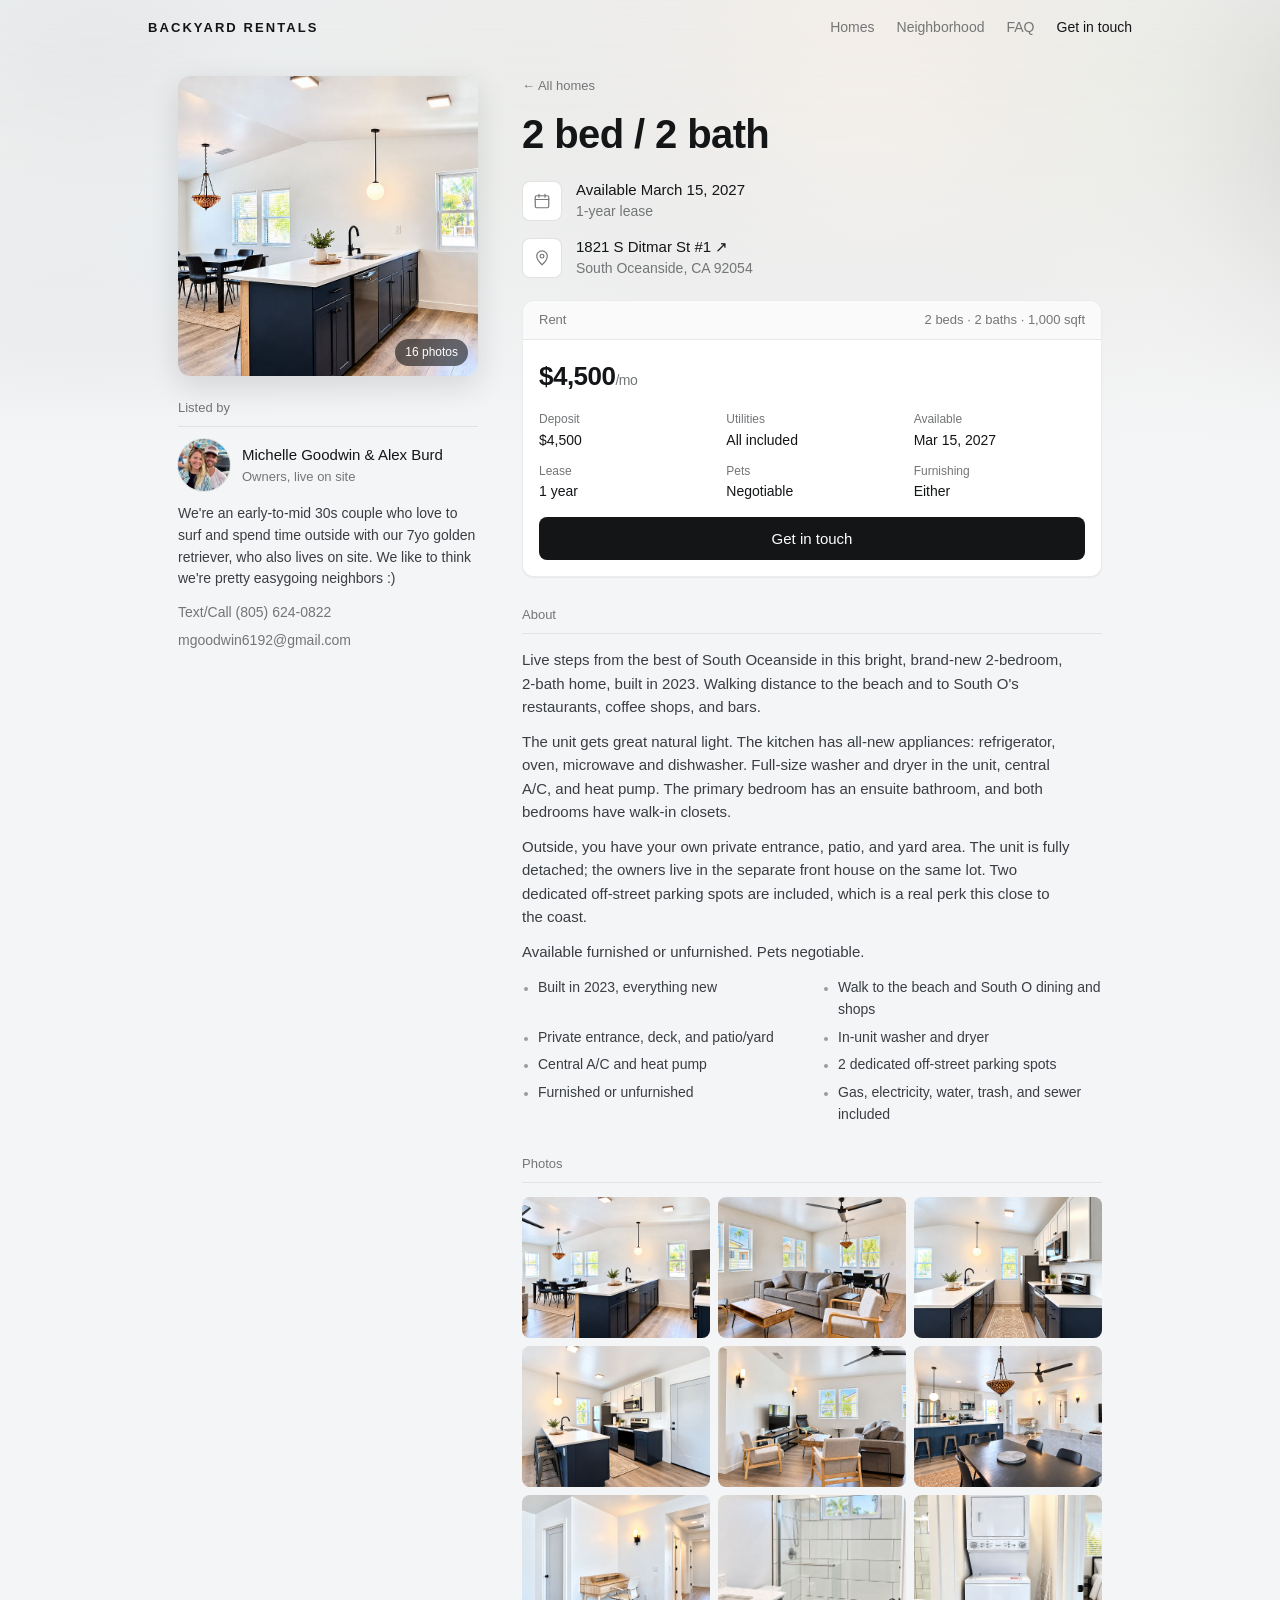
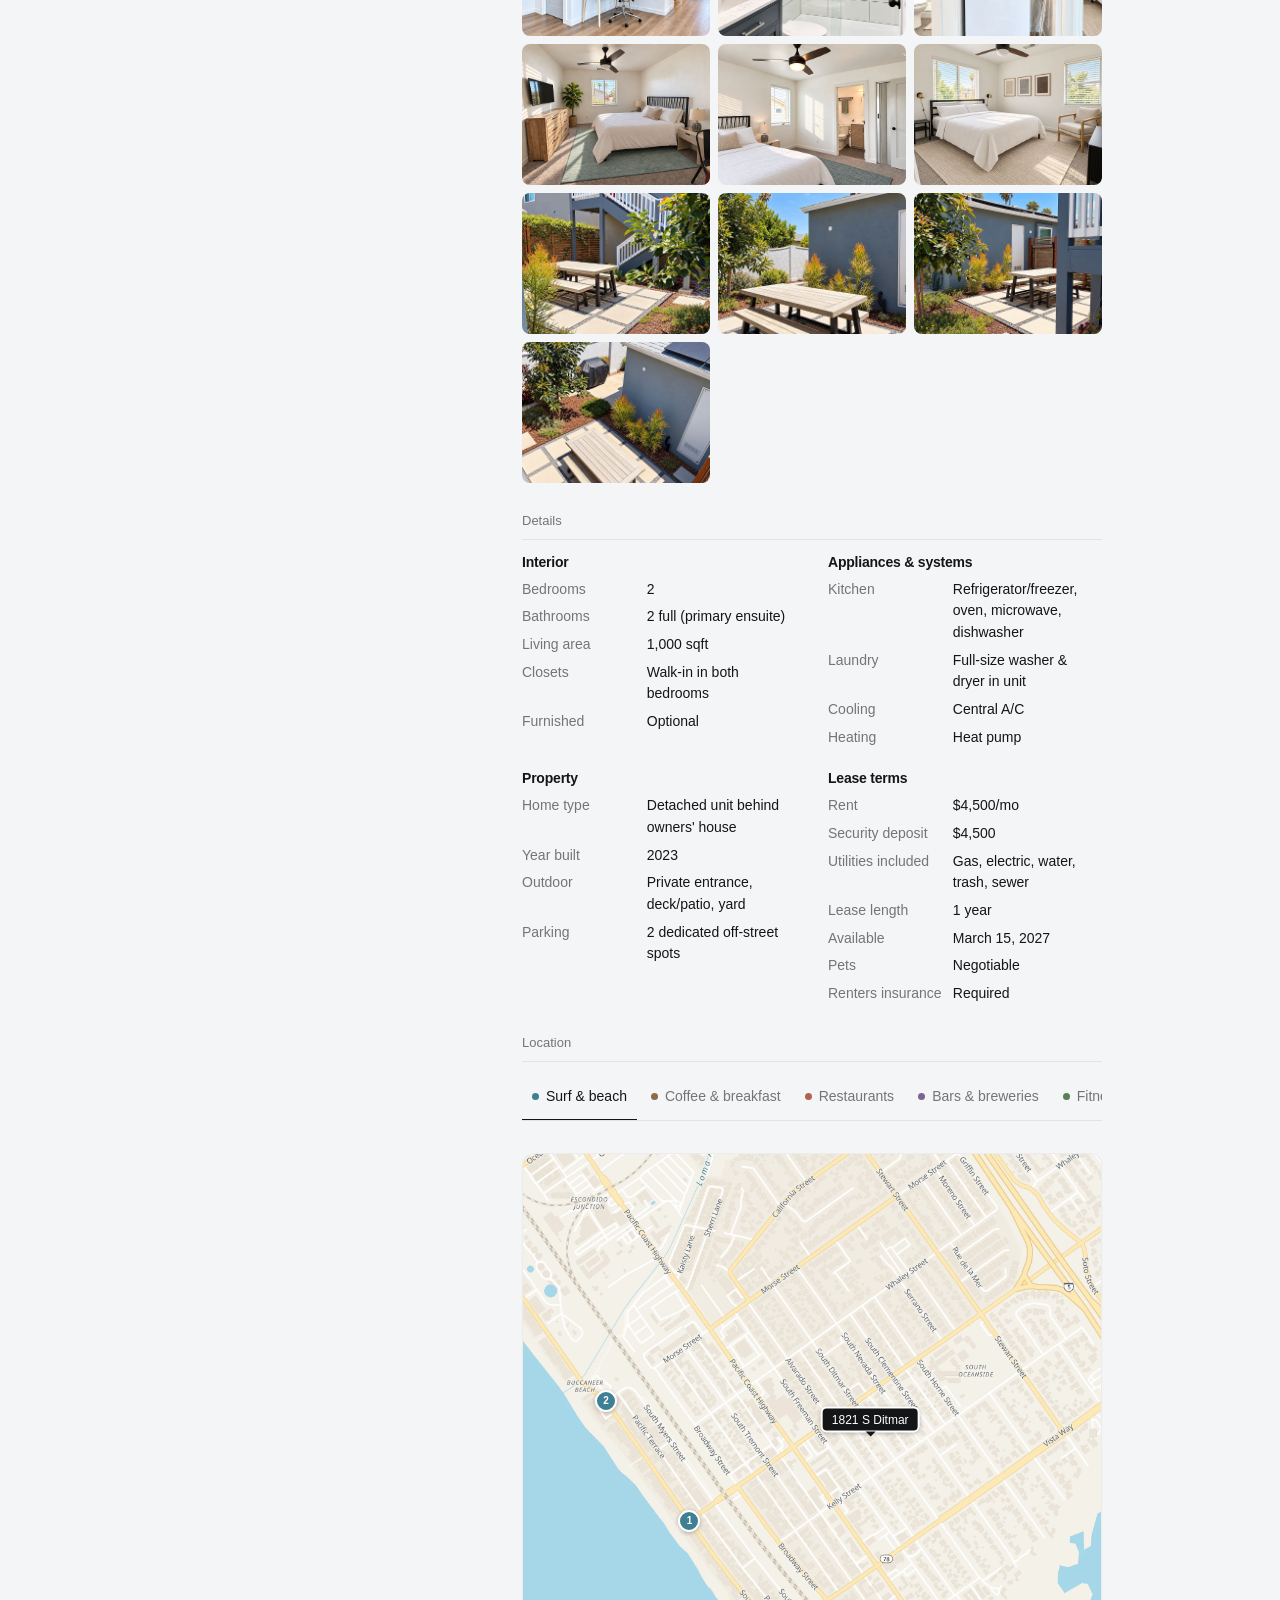
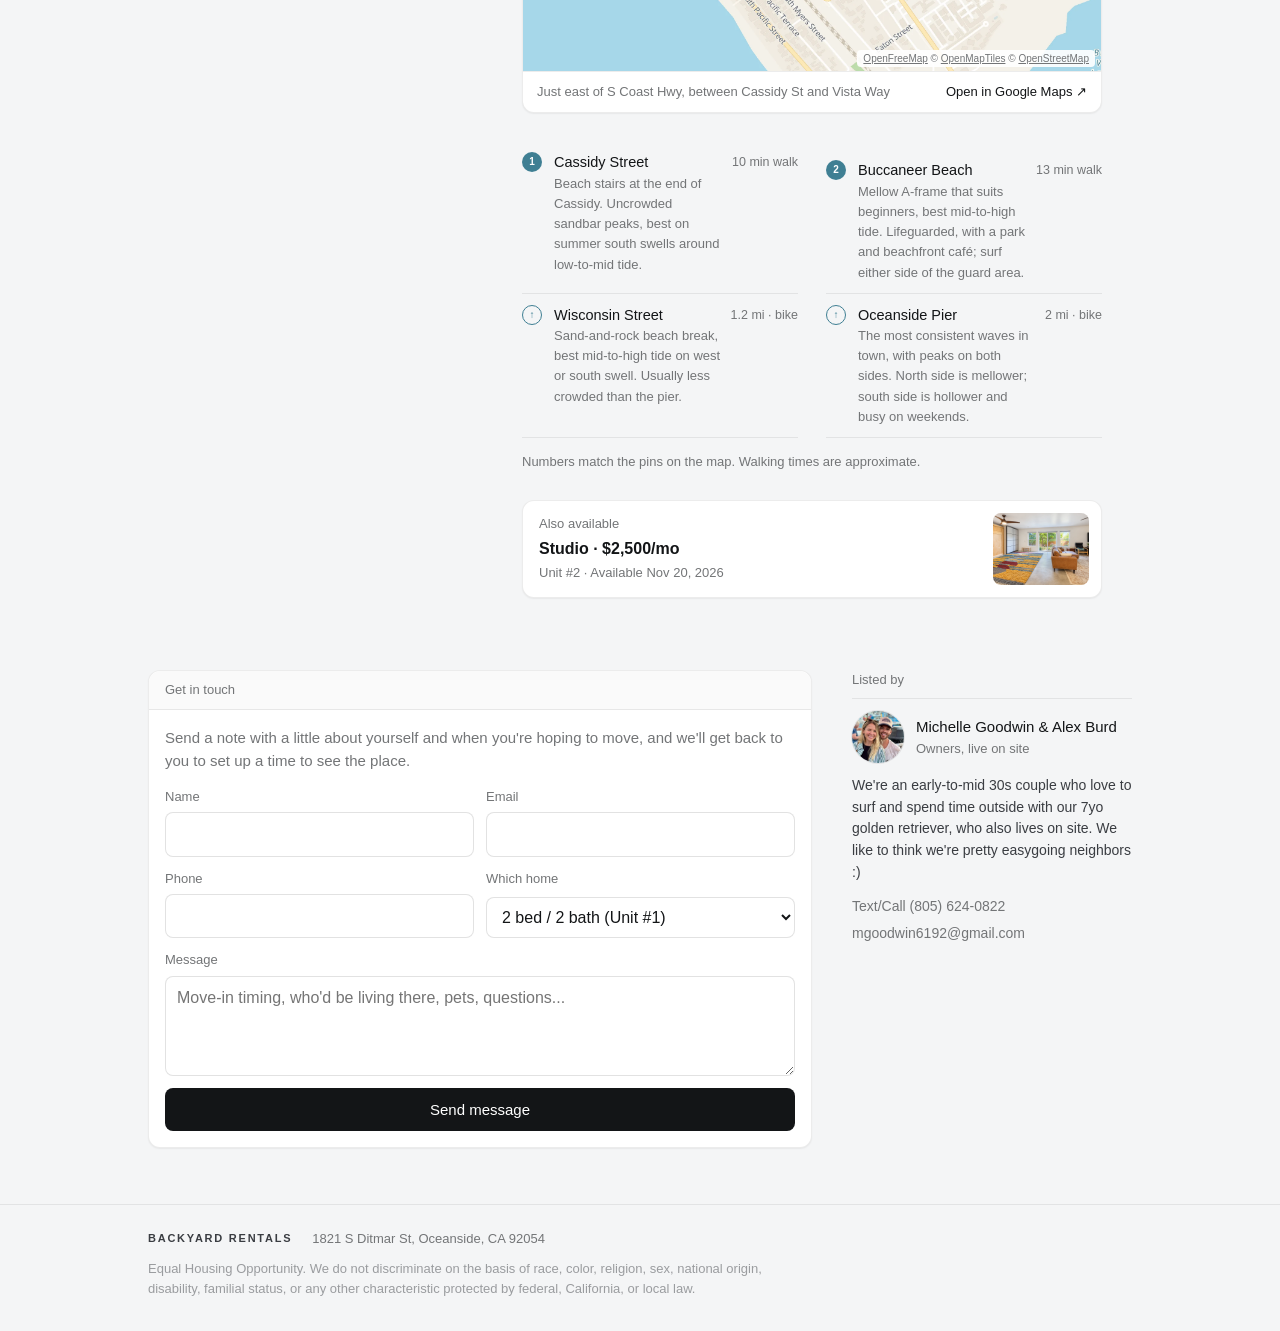
==== homes/unit1.html @ dcb22b27 "Add files via upload" ====
<!doctype html>
<html lang="en">
<head>
<meta charset="utf-8">
<meta name="viewport" content="width=device-width, initial-scale=1, viewport-fit=cover">
<title>2 bed / 2 bath for rent · $4,500/mo · 1821 S Ditmar St</title>
<meta name="description" content="2 bed / 2 bath at 1821 S Ditmar St in South Oceanside. $4,500/mo, available March 15, 2027. Utilities included.">
<meta name="robots" content="noindex, nofollow">
<link rel="canonical" href="https://osiderentals.com/homes/unit1">
<meta property="og:type" content="website">
<meta property="og:site_name" content="Backyard Rentals">
<meta property="og:title" content="2 bed / 2 bath for rent · $4,500/mo · 1821 S Ditmar St">
<meta property="og:description" content="2 bed / 2 bath at 1821 S Ditmar St in South Oceanside. $4,500/mo, available March 15, 2027. Utilities included.">
<meta property="og:url" content="https://osiderentals.com/homes/unit1">
<meta property="og:image" content="https://osiderentals.com/01.jpg">
<meta property="og:image:width" content="1024">
<meta property="og:image:height" content="768">
<meta name="twitter:card" content="summary_large_image">
<meta name="theme-color" content="#f4f5f6">
<link rel="icon" href="/favicon.svg" type="image/svg+xml">
<link rel="icon" href="/favicon-32.png" sizes="32x32" type="image/png">
<link rel="apple-touch-icon" href="/apple-touch-icon.png">
<link rel="stylesheet" href="/assets/site.css">
</head>
<body data-page="unit" class="has-mbar">
<div class="tint" aria-hidden="true"><img src="/01.jpg" alt=""></div>
<header class="site-header">
  <div class="wrap">
    <a class="wordmark" href="/">Backyard Rentals</a>
    <nav class="nav" aria-label="Main">
      <a href="/#homes">Homes</a>
      <a href="/#neighborhood">Neighborhood</a>
      <a href="/#faq">FAQ</a>
      <a class="nav-cta" href="#contact">Get in touch</a>
    </nav>
  </div>
</header>
<main class="wrap unit">
  <div class="unit-left">
    <button class="cover" type="button" data-i="0" aria-label="Open photos"><img src="/01.jpg" alt="Kitchen and dining" fetchpriority="high"><span class="cover-count">16 photos</span></button>
    <div class="host">
          <div class="label">Listed by</div>
          <div class="host-row"><img class="avatar-photo" src="/owners.jpg" alt="Michelle and Alex"><div><b>Michelle Goodwin &amp; Alex Burd</b><span>Owners, live on site</span></div></div>
          <p class="host-bio">We're an early-to-mid 30s couple who love to surf and spend time outside with our 7yo golden retriever, who also lives on site. We like to think we're pretty easygoing neighbors :)</p>
          <ul class="contact-list">
            <li>Text/Call <a href="tel:+18056240822">(805) 624-0822</a></li>
            <li><a href="mailto:mgoodwin6192@gmail.com?subject=1821%20S%20Ditmar%20rental">mgoodwin6192@gmail.com</a></li>
          </ul>
        </div>
  </div>

  <div class="unit-right">
    <a class="crumb" href="/#homes">← All homes</a>
    <h1>2 bed / 2 bath</h1>
    <div class="rows">
      <div class="row"><div class="ibox"><svg viewBox="0 0 24 24" fill="none" stroke="currentColor" stroke-width="1.6" stroke-linecap="round" stroke-linejoin="round" aria-hidden="true"><rect x="3" y="5" width="18" height="16" rx="2"/><path d="M3 10h18M8 3v4M16 3v4"/></svg></div><div><b>Available March 15, 2027</b><span>1-year lease</span></div></div>
      <div class="row"><div class="ibox"><svg viewBox="0 0 24 24" fill="none" stroke="currentColor" stroke-width="1.6" stroke-linecap="round" stroke-linejoin="round" aria-hidden="true"><path d="M12 21s-7-6.2-7-11.5A7 7 0 0 1 19 9.5C19 14.8 12 21 12 21z"/><circle cx="12" cy="9.5" r="2.5"/></svg></div><div><a class="addr" href="https://www.google.com/maps/search/?api=1&query=1821+S+Ditmar+St+Oceanside+CA+92054" target="_blank" rel="noopener">1821 S Ditmar St #1 ↗</a><span>South Oceanside, CA 92054</span></div></div>
    </div>

    <div class="card rent-card">
      <div class="card-head"><span class="label">Rent</span><span class="label">2 beds · 2 baths · 1,000 sqft</span></div>
      <div class="card-body">
        <div class="rent-price">$4,500<span>/mo</span></div>
        <dl class="terms"><div><dt>Deposit</dt><dd>$4,500</dd></div><div><dt>Utilities</dt><dd>All included</dd></div><div><dt>Available</dt><dd>Mar 15, 2027</dd></div><div><dt>Lease</dt><dd>1 year</dd></div><div><dt>Pets</dt><dd>Negotiable</dd></div><div><dt>Furnishing</dt><dd>Either</dd></div></dl>
        <a class="btn btn-block" href="#contact">Get in touch</a>
      </div>
    </div>

    <section class="u-sec"><div class="label sec-label">About</div><div class="desc"><p>Live steps from the best of South Oceanside in this bright, brand-new 2-bedroom, 2-bath home, built in 2023. Walking distance to the beach and to South O&#x27;s restaurants, coffee shops, and bars.</p><p>The unit gets great natural light. The kitchen has all-new appliances: refrigerator, oven, microwave and dishwasher. Full-size washer and dryer in the unit, central A/C, and heat pump. The primary bedroom has an ensuite bathroom, and both bedrooms have walk-in closets.</p><p>Outside, you have your own private entrance, patio, and yard area. The unit is fully detached; the owners live in the separate front house on the same lot. Two dedicated off-street parking spots are included, which is a real perk this close to the coast.</p><p>Available furnished or unfurnished. Pets negotiable.</p></div><ul class="bullets"><li>Built in 2023, everything new</li><li>Walk to the beach and South O dining and shops</li><li>Private entrance, deck, and patio/yard</li><li>In-unit washer and dryer</li><li>Central A/C and heat pump</li><li>2 dedicated off-street parking spots</li><li>Furnished or unfurnished</li><li>Gas, electricity, water, trash, and sewer included</li></ul></section>
    <section class="u-sec"><div class="label sec-label">Photos</div><div class="thumbs" id="thumbs"><button type="button" data-i="0" aria-label="Open photo 1: Kitchen and dining"><img src="/01.jpg" alt="Kitchen and dining" loading="lazy"></button><button type="button" data-i="1" aria-label="Open photo 2: Living room"><img src="/02.jpg" alt="Living room" loading="lazy"></button><button type="button" data-i="2" aria-label="Open photo 3: Kitchen"><img src="/03.jpg" alt="Kitchen" loading="lazy"></button><button type="button" data-i="3" aria-label="Open photo 4: Kitchen and entry"><img src="/04.jpg" alt="Kitchen and entry" loading="lazy"></button><button type="button" data-i="4" aria-label="Open photo 5: Living room"><img src="/05.jpg" alt="Living room" loading="lazy"></button><button type="button" data-i="5" aria-label="Open photo 6: Dining area"><img src="/06.jpg" alt="Dining area" loading="lazy"></button><button type="button" data-i="6" aria-label="Open photo 7: Hallway desk nook + storage closet"><img src="/07.jpg" alt="Hallway desk nook + storage closet" loading="lazy"></button><button type="button" data-i="7" aria-label="Open photo 8: Bathroom"><img src="/08.jpg" alt="Bathroom" loading="lazy"></button><button type="button" data-i="8" aria-label="Open photo 9: Laundry"><img src="/09.jpg" alt="Laundry" loading="lazy"></button><button type="button" data-i="9" aria-label="Open photo 10: Primary bedroom"><img src="/10.jpg" alt="Primary bedroom" loading="lazy"></button><button type="button" data-i="10" aria-label="Open photo 11: Primary bedroom and ensuite"><img src="/11.jpg" alt="Primary bedroom and ensuite" loading="lazy"></button><button type="button" data-i="11" aria-label="Open photo 12: Second bedroom"><img src="/12.jpg" alt="Second bedroom" loading="lazy"></button><button type="button" data-i="12" aria-label="Open photo 13: Patio"><img src="/13.jpg" alt="Patio" loading="lazy"></button><button type="button" data-i="13" aria-label="Open photo 14: Patio and yard"><img src="/14.jpg" alt="Patio and yard" loading="lazy"></button><button type="button" data-i="14" aria-label="Open photo 15: Yard"><img src="/15.jpg" alt="Yard" loading="lazy"></button><button type="button" data-i="15" aria-label="Open photo 16: Patio"><img src="/16.jpg" alt="Patio" loading="lazy"></button></div></section>
    <section class="u-sec"><div class="label sec-label">Details</div><div class="facts"><div><h3>Interior</h3><dl><div><dt>Bedrooms</dt><dd>2</dd></div><div><dt>Bathrooms</dt><dd>2 full (primary ensuite)</dd></div><div><dt>Living area</dt><dd>1,000 sqft</dd></div><div><dt>Closets</dt><dd>Walk-in in both bedrooms</dd></div><div><dt>Furnished</dt><dd>Optional</dd></div></dl></div><div><h3>Appliances &amp; systems</h3><dl><div><dt>Kitchen</dt><dd>Refrigerator/freezer, oven, microwave, dishwasher</dd></div><div><dt>Laundry</dt><dd>Full-size washer &amp; dryer in unit</dd></div><div><dt>Cooling</dt><dd>Central A/C</dd></div><div><dt>Heating</dt><dd>Heat pump</dd></div></dl></div><div><h3>Property</h3><dl><div><dt>Home type</dt><dd>Detached unit behind owners&#x27; house</dd></div><div><dt>Year built</dt><dd>2023</dd></div><div><dt>Outdoor</dt><dd>Private entrance, deck/patio, yard</dd></div><div><dt>Parking</dt><dd>2 dedicated off-street spots</dd></div></dl></div><div><h3>Lease terms</h3><dl><div><dt>Rent</dt><dd>$4,500/mo</dd></div><div><dt>Security deposit</dt><dd>$4,500</dd></div><div><dt>Utilities included</dt><dd>Gas, electric, water, trash, sewer</dd></div><div><dt>Lease length</dt><dd>1 year</dd></div><div><dt>Available</dt><dd>March 15, 2027</dd></div><div><dt>Pets</dt><dd>Negotiable</dd></div><div><dt>Renters insurance</dt><dd>Required</dd></div></dl></div></div></section>
    <section class="u-sec" id="neighborhood"><div class="label sec-label">Location</div><div class="tabs" id="filters" role="tablist" aria-label="Neighborhood categories"></div><div class="card map-card">
          <div class="map" id="mapBox">
            <img src="/map-color.webp" alt="Street map of South Oceanside showing the homes on S Ditmar St, a block east of Coast Highway" width="960" height="860" loading="lazy">
            <span class="pin home" style="left:60.07%;top:55.04%">1821 S Ditmar</span>
            <div class="map-attrib"><a href="https://openfreemap.org" target="_blank" rel="noopener">OpenFreeMap</a> © <a href="https://www.openmaptiles.org/" target="_blank" rel="noopener">OpenMapTiles</a> © <a href="https://www.openstreetmap.org/copyright" target="_blank" rel="noopener">OpenStreetMap</a></div>
          </div>
          <div class="map-foot">
            <span class="muted">Just east of S Coast Hwy, between Cassidy St and Vista Way</span>
            <a href="https://www.google.com/maps/search/?api=1&query=1821+S+Ditmar+St+Oceanside+CA+92054" target="_blank" rel="noopener">Open in Google Maps ↗</a>
          </div>
        </div><div><div class="groups" id="groups"></div>
        <p class="muted small" style="margin-top:14px">Numbers match the pins on the map. Walking times are approximate.</p></div></section>
    <a class="card also" href="/homes/unit2">
      <div><span class="label">Also available</span><b>Studio · $2,500/mo</b><span class="muted small">Unit #2 · Available Nov 20, 2026</span></div>
      <img src="/studio/s01.jpg" alt="">
    </a>
  </div>
</main>
<section class="contact" id="contact">
  <div class="wrap contact-wrap">
    <div class="card form-card">
      <div class="card-head"><span class="label">Get in touch</span></div>
      <div class="card-body">
        <p class="muted">Send a note with a little about yourself and when you're hoping to move, and we'll get back to you to set up a time to see the place.</p>
        <form class="form" id="tourForm" novalidate>
          <div class="form-row">
            <div class="field"><label for="f-name">Name</label><input id="f-name" name="name" autocomplete="name" required></div>
            <div class="field"><label for="f-email">Email</label><input id="f-email" name="email" type="email" autocomplete="email" required></div>
          </div>
          <div class="form-row">
            <div class="field"><label for="f-phone">Phone</label><input id="f-phone" name="phone" type="tel" autocomplete="tel"></div>
            <div class="field"><label for="f-unit">Which home</label><select id="f-unit" name="home"><option value="2 bed / 2 bath (Unit #1)" selected>2 bed / 2 bath (Unit #1)</option>
<option value="Studio (Unit #2)">Studio (Unit #2)</option>
<option value="Either / not sure">Either / not sure</option></select></div>
          </div>
          <div class="field"><label for="f-msg">Message</label><textarea id="f-msg" name="message" placeholder="Move-in timing, who'd be living there, pets, questions..."></textarea></div>
          <input class="hp" type="text" name="_gotcha" tabindex="-1" autocomplete="off" aria-hidden="true">
          <input type="hidden" name="_subject" value="Rental inquiry: 1821 S Ditmar">
          <button class="btn btn-block" type="submit">Send message</button>
          <div class="form-status" id="formStatus" hidden role="status"></div>
        </form>
      </div>
    </div>
    <div class="contact-side">
      <div class="host">
          <div class="label">Listed by</div>
          <div class="host-row"><img class="avatar-photo" src="/owners.jpg" alt="Michelle and Alex"><div><b>Michelle Goodwin &amp; Alex Burd</b><span>Owners, live on site</span></div></div>
          <p class="host-bio">We're an early-to-mid 30s couple who love to surf and spend time outside with our 7yo golden retriever, who also lives on site. We like to think we're pretty easygoing neighbors :)</p>
          <ul class="contact-list">
            <li>Text/Call <a href="tel:+18056240822">(805) 624-0822</a></li>
            <li><a href="mailto:mgoodwin6192@gmail.com?subject=1821%20S%20Ditmar%20rental">mgoodwin6192@gmail.com</a></li>
          </ul>
        </div>
    </div>
  </div>
</section>
<footer class="site-footer">
  <div class="wrap">
    <div class="footer-row">
      <a class="wordmark" href="/">Backyard Rentals</a>
      <span>1821 S Ditmar St, Oceanside, CA 92054</span>
    </div>
    <p class="eho">Equal Housing Opportunity. We do not discriminate on the basis of race, color, religion, sex, national origin, disability, familial status, or any other characteristic protected by federal, California, or local law.</p>
  </div>
</footer>
<div class="mbar"><div><div class="p">$4,500<small>/mo</small></div><div class="s">Available Mar 15, 2027</div></div><a class="btn" href="#contact">Get in touch</a></div>

<div class="lb" id="lb" hidden role="dialog" aria-modal="true" aria-label="Photo viewer">
  <div class="lb-top"><div class="cap" id="lbCap"></div><button class="lb-x" id="lbClose" type="button" aria-label="Close photos">×</button></div>
  <div class="lb-stage" id="lbStage">
    <button class="lb-nav lb-prev" id="lbPrev" type="button" aria-label="Previous photo"><svg viewBox="0 0 24 24" fill="none" stroke="currentColor" stroke-width="2"><path d="M15 5l-7 7 7 7"/></svg></button>
    <img id="lbImg" alt="">
    <button class="lb-nav lb-next" id="lbNext" type="button" aria-label="Next photo"><svg viewBox="0 0 24 24" fill="none" stroke="currentColor" stroke-width="2"><path d="M9 5l7 7-7 7"/></svg></button>
  </div>
  <div class="lb-strip" id="lbStrip"></div>
</div>
<script>window.PHOTOS=[["/01.jpg","Kitchen and dining"],["/02.jpg","Living room"],["/03.jpg","Kitchen"],["/04.jpg","Kitchen and entry"],["/05.jpg","Living room"],["/06.jpg","Dining area"],["/07.jpg","Hallway desk nook + storage closet"],["/08.jpg","Bathroom"],["/09.jpg","Laundry"],["/10.jpg","Primary bedroom"],["/11.jpg","Primary bedroom and ensuite"],["/12.jpg","Second bedroom"],["/13.jpg","Patio"],["/14.jpg","Patio and yard"],["/15.jpg","Yard"],["/16.jpg","Patio"]];</script>
<script src="/assets/site.js" defer></script>
</body>
</html>
---- assets/site.css ----
/* Oside Rentals — Luma-inspired: soft gray canvas, white rounded cards, small muted labels, photo-tinted washes. */
:root{
  --bg:#f4f5f6;
  --card:#ffffff;
  --ink:#131517;
  --ink-2:#3a3d42;
  --muted:#737577;
  --faint:#9a9c9f;
  --line:rgba(19,21,23,.08);
  --line-2:rgba(19,21,23,.12);
  --soft:#f2f3f4;
  --accent:#3b6e72;
  --radius:12px;
  --shadow:0 1px 2px rgba(19,21,23,.04),0 1px 1px rgba(19,21,23,.02);
  --font:-apple-system,BlinkMacSystemFont,"SF Pro Text","Segoe UI",Roboto,Helvetica,Arial,sans-serif;
  --c-surf:#3f7f93;--c-coffee:#8e6a48;--c-eat:#b0644f;--c-drink:#7d6493;--c-fit:#5b7f57;--c-every:#6b7078;
  color-scheme:light;
}
*{box-sizing:border-box}
html{scroll-behavior:smooth;-webkit-text-size-adjust:100%}
body{margin:0;background:var(--bg);color:var(--ink);font-family:var(--font);font-size:15px;line-height:1.55;-webkit-font-smoothing:antialiased;position:relative}
img{max-width:100%;display:block}
[hidden]{display:none!important}
a{color:inherit}
h1,h2,h3{margin:0;font-weight:600;line-height:1.2;letter-spacing:-.015em;text-wrap:balance}
p{margin:0}
:focus-visible{outline:2px solid var(--accent);outline-offset:2px;border-radius:6px}
.wrap{max-width:1040px;margin:0 auto;padding-inline:clamp(16px,3.5vw,28px)}
.muted{color:var(--muted)}
.small{font-size:13px}
.label{font-size:13px;color:var(--muted)}
svg{flex:none}
.btn{display:inline-flex;align-items:center;justify-content:center;gap:6px;font:inherit;font-weight:500;font-size:15px;padding:10px 18px;border-radius:8px;border:0;background:var(--ink);color:#fff;cursor:pointer;text-decoration:none;white-space:nowrap;transition:opacity .15s ease}
.btn:hover{opacity:.88}
.btn-block{width:100%}
.btn-light{background:#fff;color:var(--ink);border-radius:999px;padding:10px 22px}
.btn-soft{background:var(--soft);color:var(--ink)}
.btn-soft:hover{background:#e9eaeb;opacity:1}
.card{background:var(--card);border:1px solid var(--line);border-radius:var(--radius);box-shadow:var(--shadow)}
.card-head{display:flex;justify-content:space-between;gap:12px;padding:9px 16px;background:#fafafa;border-bottom:1px solid var(--line);border-radius:var(--radius) var(--radius) 0 0}
.card-body{padding:16px}

/* header */
.site-header{position:relative;z-index:5}
.site-header .wrap{display:flex;align-items:center;justify-content:space-between;gap:20px;height:56px}
.wordmark{font-size:13px;font-weight:600;letter-spacing:.16em;text-transform:uppercase;text-decoration:none;color:var(--ink);white-space:nowrap}
.nav{display:flex;align-items:center;gap:22px;font-size:14px}
.nav a{color:var(--muted);text-decoration:none;transition:color .15s ease}
.nav a:hover{color:var(--ink)}
.nav .nav-cta{color:var(--ink);font-weight:500}
.site-header.on-photo .wordmark,.site-header.on-photo .nav .nav-cta{color:#fff}
.site-header.on-photo .nav a{color:rgba(255,255,255,.72)}
.site-header.on-photo .nav a:hover{color:#fff}

/* home hero: full-bleed photo, gentle left shade for the text */
.hero{position:relative;overflow:hidden;background:#3a3f46;color:#fff;isolation:isolate;min-height:clamp(360px,58vh,560px);display:flex;flex-direction:column}
.hero-photo{position:absolute;inset:0;width:100%;height:100%;object-fit:cover;object-position:60% 55%;z-index:-2}
.hero::after{content:"";position:absolute;inset:0;z-index:-1;background:linear-gradient(90deg,rgba(15,18,22,.5) 0%,rgba(15,18,22,.2) 45%,rgba(15,18,22,0) 70%),linear-gradient(180deg,rgba(15,18,22,.35) 0%,rgba(15,18,22,0) 22%)}
.hero-content{position:relative;z-index:1;flex:1;width:100%;display:flex;align-items:flex-end;padding-block:40px clamp(40px,6vw,64px)}
.hero-text{display:grid;gap:14px;justify-items:start}
.hero h1{font-size:clamp(40px,5.4vw,60px);letter-spacing:-.02em}
.hero-meta{display:flex;align-items:center;gap:6px;font-size:14px;color:rgba(255,255,255,.85)}
.hero-meta svg{width:16px;height:16px}
a.hero-meta{text-decoration:none;border-bottom:1px solid transparent;transition:color .15s ease,border-color .15s ease}
a.hero-meta:hover{color:#fff;border-bottom-color:rgba(255,255,255,.7)}

/* home */
.home-main{padding-block:40px 24px}
.home-grid{display:grid;grid-template-columns:minmax(0,1fr) 280px;gap:40px;align-items:start}
.sec-title{font-size:22px;margin-bottom:18px}
.sec{padding-block:44px 8px}
.sec-sub{max-width:62ch;margin:-8px 0 20px}
.timeline{position:relative;display:grid;gap:26px;padding-left:22px}
.timeline::before{content:"";position:absolute;left:4px;top:8px;bottom:8px;border-left:1.5px dashed var(--line-2)}
.tl-item{position:relative;display:grid;gap:10px}
.tl-item::before{content:"";position:absolute;left:-22px;top:6px;width:9px;height:9px;border-radius:50%;background:var(--faint);box-shadow:0 0 0 4px var(--bg)}
.tl-date{font-size:15px}
.tl-date b{font-weight:600}
.tl-date span{color:var(--muted);margin-left:4px}
.tl-card{display:grid;grid-template-columns:minmax(0,1fr) 128px;gap:16px;align-items:start;background:var(--card);border:1px solid var(--line);border-radius:var(--radius);box-shadow:var(--shadow);padding:14px 14px 14px 16px;text-decoration:none;color:var(--ink);transition:border-color .15s ease,box-shadow .15s ease}
.tl-card:hover{border-color:var(--line-2);box-shadow:0 4px 14px rgba(19,21,23,.06)}
.tl-text{display:grid;gap:4px;min-width:0}
.tl-price{font-size:15px;color:var(--muted)}
.tl-price span{font-size:13px}
.tl-card h3{font-size:19px;margin-bottom:4px}
.tl-meta{display:flex;align-items:center;gap:8px;font-size:14px;color:var(--muted)}
.tl-meta svg{width:15px;height:15px;color:var(--faint)}
.tl-card img{width:128px;height:128px;object-fit:cover;border-radius:8px}
.side-card{background:transparent;display:grid;gap:10px;padding-top:44px}
.side-icon{width:40px;height:40px;border-radius:50%;background:var(--accent);color:#fff;display:grid;place-items:center}
.side-icon svg{width:20px;height:20px}
.side-card h3{font-size:17px}
.side-card p{font-size:14px;margin-bottom:6px}

/* home cards */
.homes{display:grid;grid-template-columns:repeat(2,minmax(0,1fr));gap:24px}
.home-card{display:grid;grid-template-rows:auto 1fr;background:var(--card);border:1px solid var(--line);border-radius:var(--radius);box-shadow:var(--shadow);overflow:hidden;text-decoration:none;color:var(--ink);transition:box-shadow .2s ease,border-color .2s ease}
.home-card:hover{border-color:var(--line-2);box-shadow:0 8px 24px rgba(19,21,23,.08)}
.hc-img{position:relative;aspect-ratio:3/2;overflow:hidden;background:var(--soft)}
.hc-img img{width:100%;height:100%;object-fit:cover;transition:transform .5s ease}
.home-card:hover .hc-img img{transform:scale(1.03)}
.hc-count{position:absolute;right:10px;bottom:10px;background:rgba(19,21,23,.6);color:#fff;font-size:12px;padding:4px 10px;border-radius:999px;backdrop-filter:blur(6px)}
.hc-body{display:grid;gap:7px;padding:16px 18px 18px}
.hc-title{margin-bottom:2px}
.hc-date{display:flex;align-items:center;gap:10px;font-size:14px;color:var(--muted);margin-bottom:4px}
.hc-title{display:flex;justify-content:space-between;align-items:baseline;gap:12px;flex-wrap:wrap}
.hc-title h3{font-size:21px}
.hc-price{font-size:19px;font-weight:600;white-space:nowrap}
.hc-price small{font-size:13px;font-weight:400;color:var(--muted)}

/* faq */
.faq{overflow:hidden;max-width:720px}
.faq details+details{border-top:1px solid var(--line)}
.faq summary{cursor:pointer;list-style:none;padding:14px 18px;display:flex;justify-content:space-between;gap:16px;align-items:center;font-weight:500}
.faq summary::-webkit-details-marker{display:none}
.faq summary::after{content:"";width:8px;height:8px;border-right:1.5px solid var(--muted);border-bottom:1.5px solid var(--muted);transform:rotate(45deg) translateY(-2px);transition:transform .2s ease;flex:none}
.faq details[open] summary::after{transform:rotate(-135deg)}
.faq details p{padding:0 18px 16px;color:var(--ink-2);max-width:62ch}

/* contact */
.contact{padding-block:48px 56px}
.contact-wrap{display:grid;grid-template-columns:minmax(0,1fr) 280px;gap:40px;align-items:start}
.form-card .card-body{display:grid;gap:14px}
.form{display:grid;gap:12px}
.form-row{display:grid;grid-template-columns:repeat(2,minmax(0,1fr));gap:12px}
.field{display:grid;gap:5px;min-width:0}
.field label{font-size:13px;color:var(--muted)}
.field input,.field select,.field textarea{font:inherit;font-size:16px;color:var(--ink);background:#fff;border:1px solid var(--line-2);border-radius:8px;padding:9px 11px;width:100%}
.field textarea{min-height:100px;resize:vertical}
.field input:focus,.field select:focus,.field textarea:focus{outline:none;border-color:var(--ink);box-shadow:0 0 0 3px rgba(19,21,23,.06)}
.hp{position:absolute;left:-9999px;width:1px;height:1px;overflow:hidden}
.form-status{font-size:14px;border-radius:8px;padding:11px 13px}
.form-status.ok{background:#e9f4ef;color:#245a43}
.form-status.err{background:#fbefec;color:#7c2e22}
.host{display:grid;gap:12px}
.host .label{padding-bottom:8px;border-bottom:1px solid var(--line)}
.host-row{display:flex;align-items:center;gap:12px}
.host-row b{display:block;font-weight:500}
.host-row div span{display:block;font-size:13px;color:var(--muted)}
.avatar{width:32px;height:32px;border-radius:50%;background:linear-gradient(135deg,#7f9497,#4f6466);color:#fff;font-size:12px;font-weight:600;display:grid;place-items:center}
.avatars{display:flex;flex:none}
.avatars .avatar+.avatar{margin-left:-10px;background:linear-gradient(135deg,#a9917a,#6f5a49)}
.avatars .avatar{box-shadow:0 0 0 2px var(--bg)}
.avatar-photo{width:52px;height:52px;border-radius:50%;object-fit:cover;flex:none;box-shadow:0 0 0 1px var(--line)}
.host-bio{font-size:14px;color:var(--ink-2);line-height:1.55}
.contact-list{list-style:none;margin:0;padding:0;display:grid;gap:6px;font-size:14px;color:var(--muted)}
.contact-list a{color:var(--muted);text-decoration:none;overflow-wrap:anywhere}
.contact-list a:hover{color:var(--ink);text-decoration:underline}

/* footer */
.site-footer{border-top:1px solid var(--line);padding-block:24px 32px;font-size:13px;color:var(--muted)}
.site-footer .wrap{display:grid;gap:10px}
.footer-row{display:flex;flex-wrap:wrap;gap:6px 20px;align-items:center}
.site-footer .wordmark{font-size:11px;color:var(--ink-2)}
.eho{max-width:90ch;color:var(--faint)}

/* ===== unit page ===== */
.tint{position:absolute;top:0;left:0;right:0;height:440px;overflow:hidden;z-index:-1;pointer-events:none}
.tint img{width:100%;height:100%;object-fit:cover;filter:blur(70px) saturate(1.2);opacity:.38;transform:scale(1.3)}
.tint::after{content:"";position:absolute;inset:0;background:linear-gradient(180deg,rgba(244,245,246,0) 0%,var(--bg) 100%)}
.unit{display:grid;grid-template-columns:300px minmax(0,1fr);gap:clamp(28px,4vw,44px);align-items:start;padding-block:20px 24px;max-width:980px}
.unit-left{position:sticky;top:20px;display:grid;gap:22px}
.cover{all:unset;position:relative;display:block;cursor:pointer;border-radius:var(--radius);overflow:hidden;aspect-ratio:1/1;box-shadow:0 10px 30px rgba(19,21,23,.12)}
.cover:focus-visible{outline:2px solid var(--accent);outline-offset:3px}
.cover img{width:100%;height:100%;object-fit:cover;transition:transform .5s ease}
.cover:hover img{transform:scale(1.03)}
.cover-count{position:absolute;right:10px;bottom:10px;background:rgba(19,21,23,.6);color:#fff;font-size:12px;padding:4px 10px;border-radius:999px;backdrop-filter:blur(6px)}
.unit-right{min-width:0;display:grid;gap:20px}
.crumb{font-size:13px;color:var(--muted);text-decoration:none;justify-self:start}
.crumb:hover{color:var(--ink)}
.unit-right h1{font-size:clamp(32px,4vw,40px);margin-top:-6px}
.rows{display:grid;gap:12px}
.row{display:flex;align-items:center;gap:14px}
.row b{display:block;font-weight:500;font-size:15px}
.row span{display:block;font-size:14px;color:var(--muted)}
.row .addr{font-weight:500;text-decoration:none}
.row .addr:hover{text-decoration:underline}
.cal{width:40px;height:42px;border:1px solid var(--line-2);border-radius:8px;overflow:hidden;display:grid;grid-template-rows:14px 1fr;text-align:center;flex:none;background:#fff}
.cal span{font-size:9px;font-weight:600;letter-spacing:.06em;color:var(--muted);background:#f3f3f4;line-height:14px;display:block}
.cal b{font-size:15px;font-weight:600;line-height:26px;display:block}
.ibox{width:40px;height:40px;border:1px solid var(--line-2);border-radius:8px;display:grid;place-items:center;color:var(--muted);background:#fff;flex:none}
.ibox svg{width:18px;height:18px}
.rent-card .card-body{display:grid;gap:14px}
.rent-price{font-size:26px;font-weight:600;letter-spacing:-.02em}
.rent-price span{font-size:14px;font-weight:400;color:var(--muted)}
.terms{display:grid;grid-template-columns:repeat(3,minmax(0,1fr));gap:10px 16px;margin:0}
.terms div{display:grid;gap:1px}
.terms dt{font-size:12px;color:var(--muted)}
.terms dd{margin:0;font-size:14px}
.u-sec{display:grid;gap:14px;padding-top:8px}
.sec-label{padding-bottom:8px;border-bottom:1px solid var(--line)}
.desc p{color:var(--ink-2);max-width:66ch}
.desc p+p{margin-top:12px}
.quick{list-style:none;margin:4px 0 0;padding:0;display:grid;grid-template-columns:repeat(2,minmax(0,1fr));gap:10px 20px}
.quick li{display:flex;align-items:center;gap:10px;font-size:14px;color:var(--ink-2)}
.quick svg{width:18px;height:18px;color:var(--faint)}
.bullets{list-style:none;padding:0;margin:0;display:grid;grid-template-columns:repeat(2,minmax(0,1fr));gap:6px 20px;font-size:14px}
.bullets li{position:relative;padding-left:16px;color:var(--ink-2)}
.bullets li::before{content:"";position:absolute;left:2px;top:.7em;width:4px;height:4px;border-radius:50%;background:var(--faint)}
.thumbs{display:grid;grid-template-columns:repeat(3,minmax(0,1fr));gap:8px}
.thumbs button{all:unset;cursor:pointer;border-radius:8px;overflow:hidden;aspect-ratio:4/3;background:var(--soft)}
.thumbs button:focus-visible{outline:2px solid var(--accent);outline-offset:2px}
.thumbs img{width:100%;height:100%;object-fit:cover;transition:opacity .15s ease}
.thumbs button:hover img{opacity:.88}
.facts{display:grid;grid-template-columns:repeat(2,minmax(0,1fr));gap:22px 32px}
.facts h3{font-size:14px;font-weight:600;margin-bottom:8px}
.facts dl{margin:0;display:grid;gap:6px}
.facts dl div{display:grid;grid-template-columns:minmax(0,1fr) minmax(0,1.3fr);gap:10px;font-size:14px}
.facts dt{color:var(--muted)}
.facts dd{margin:0}
.also{display:grid;grid-template-columns:minmax(0,1fr) 96px;gap:14px;align-items:center;padding:12px 12px 12px 16px;text-decoration:none;color:var(--ink);margin-top:8px}
.also div{display:grid;gap:2px}
.also b{font-size:16px;font-weight:600}
.also img{width:96px;height:72px;object-fit:cover;border-radius:8px}
.also:hover{border-color:var(--line-2)}

/* neighborhood tabs */
.tabs{display:flex;gap:4px;overflow-x:auto;scrollbar-width:none;border-bottom:1px solid var(--line);margin-bottom:18px;-webkit-overflow-scrolling:touch}
.tabs::-webkit-scrollbar{display:none}
.tab{flex:none;display:inline-flex;align-items:center;gap:7px;font:inherit;font-size:14px;color:var(--muted);background:none;border:0;border-bottom:2px solid transparent;padding:10px 10px 11px;margin-bottom:-1px;cursor:pointer;white-space:nowrap}
.tab i{width:7px;height:7px;border-radius:50%;background:var(--c)}
.tab:hover{color:var(--ink)}
.tab[aria-selected="true"]{color:var(--ink);font-weight:500;border-bottom-color:var(--ink)}


/* map + neighborhood */
.nbhd{display:grid;grid-template-columns:minmax(0,1.05fr) minmax(0,.95fr);gap:28px;align-items:start}
.nbhd .map-card{position:sticky;top:20px}
.nbhd .groups{margin-top:0}
.nbhd .places{grid-template-columns:minmax(0,1fr)}
.map-card{overflow:hidden}
.map{position:relative;aspect-ratio:960/860;max-width:100%;overflow:hidden;background:var(--soft)}
.map img{position:absolute;inset:0;width:100%;height:100%}
.pin{position:absolute;transform:translate(-50%,-50%);width:22px;height:22px;border-radius:50%;background:var(--c,var(--ink));color:#fff;font:600 10px/18px var(--font);text-align:center;border:2px solid #fff;box-shadow:0 1px 4px rgba(0,0,0,.25);cursor:pointer;padding:0;transition:transform .15s ease,opacity .2s ease}
.pin.on,.pin:hover{transform:translate(-50%,-50%) scale(1.3);z-index:3}
.pin.off{opacity:0;pointer-events:none}
.pin.home{width:auto;height:auto;padding:5px 9px;border-radius:6px;background:var(--ink);color:#fff;font:500 12px/1 var(--font);z-index:2;cursor:default;transform:translate(-50%,-125%);white-space:nowrap}
.pin.home::after{content:"";position:absolute;left:50%;bottom:-6px;transform:translateX(-50%);border:5px solid transparent;border-top-color:var(--ink);border-bottom:0}
.map-attrib{position:absolute;right:6px;bottom:4px;font-size:10px;background:rgba(255,255,255,.9);color:var(--muted);padding:1px 6px;border-radius:4px}
.map-attrib a{color:inherit}
.map-filters{display:flex;flex-wrap:wrap;gap:6px;padding:10px 12px;border-bottom:1px solid var(--line)}
.fbtn{display:inline-flex;align-items:center;gap:6px;border:1px solid var(--line);background:#fff;border-radius:999px;padding:4px 10px;font:inherit;font-size:12.5px;cursor:pointer;color:var(--ink-2)}
.fbtn i{width:7px;height:7px;border-radius:50%;background:var(--c,var(--ink))}
.fbtn[aria-pressed="true"]{background:var(--ink);color:#fff;border-color:var(--ink)}
.map-foot{display:flex;flex-wrap:wrap;justify-content:space-between;align-items:center;gap:8px;padding:10px 14px;border-top:1px solid var(--line);font-size:13px}
.map-foot a{text-decoration:none;font-weight:500}
.map-foot a:hover{text-decoration:underline}
.groups{display:grid;gap:22px;margin-top:22px}
.nbhd .places li:first-child,.u-sec .places li:first-child{padding-top:2px}
.group h3{display:flex;align-items:center;gap:8px;font-size:15px}
.group h3 i{width:8px;height:8px;border-radius:50%;background:var(--c)}
.places{list-style:none;margin:0;padding:0;display:grid;grid-template-columns:repeat(auto-fit,minmax(min(100%,260px),1fr));gap:0 28px}
.places li{display:grid;grid-template-columns:22px minmax(0,1fr) auto;gap:10px;align-items:start;padding:10px 0;border-bottom:1px solid var(--line)}
.places li[data-pin]{cursor:pointer}
.places li[data-pin]:hover strong,.places li.on strong{color:var(--accent)}
.places .n{width:20px;height:20px;border-radius:50%;background:var(--c);color:#fff;font:600 10px/20px var(--font);text-align:center;margin-top:1px}
.places .n.far{background:transparent;color:var(--c);border:1.5px solid var(--c);line-height:17px;font-size:10px}
.places strong{display:block;font-weight:500;font-size:14.5px}
.places span{color:var(--muted);font-size:13px;display:block}
.places em{font-style:normal;font-size:12.5px;color:var(--muted);white-space:nowrap;padding-top:2px}

.mbar{display:none}

/* lightbox */
.lb{position:fixed;inset:0;z-index:60;background:rgba(12,13,15,.96);color:#fff;display:grid;grid-template-rows:auto minmax(0,1fr) auto;padding-top:env(safe-area-inset-top,0px);padding-bottom:env(safe-area-inset-bottom,0px)}
.lb[hidden]{display:none}
.lb-top{display:flex;justify-content:space-between;align-items:center;padding:14px 18px;gap:12px;font-size:14px}
.lb-top .cap b{font-weight:400;opacity:.6;margin-right:10px;font-variant-numeric:tabular-nums}
.lb-x{background:rgba(255,255,255,.1);border:0;color:#fff;width:38px;height:38px;border-radius:50%;cursor:pointer;font-size:22px;line-height:1}
.lb-stage{position:relative;display:flex;align-items:center;justify-content:center;min-height:0;padding:0 64px}
.lb-stage img{max-width:100%;max-height:100%;object-fit:contain;user-select:none;border-radius:6px}
.lb-nav{position:absolute;top:50%;transform:translateY(-50%);width:44px;height:44px;border-radius:50%;border:0;background:rgba(255,255,255,.1);color:#fff;cursor:pointer;display:grid;place-items:center}
.lb-nav:hover{background:rgba(255,255,255,.2)}
.lb-nav svg{width:20px;height:20px}
.lb-prev{left:10px}.lb-next{right:10px}
.lb-strip{display:flex;gap:6px;overflow-x:auto;padding:12px 18px 16px}
.lb-strip button{flex:none;border:2px solid transparent;padding:0;border-radius:6px;overflow:hidden;cursor:pointer;opacity:.5;background:none}
.lb-strip button.on{border-color:#fff;opacity:1}
.lb-strip img{width:80px;height:58px;object-fit:cover}

section[id]{scroll-margin-top:16px}

/* responsive */
@media (max-width:900px){
  .home-grid,.contact-wrap{grid-template-columns:minmax(0,1fr)}
  .homes{grid-template-columns:minmax(0,1fr)}
  .side-card{padding-top:0;max-width:520px}
  .nbhd{grid-template-columns:minmax(0,1fr)}
  .nbhd .map-card{position:static}
  .nbhd .places{grid-template-columns:repeat(auto-fit,minmax(min(100%,260px),1fr))}
  .unit{grid-template-columns:minmax(0,1fr)}
  .unit-left{position:static}
  .unit-left .host{display:none}
  .cover{aspect-ratio:4/3}
}
@media (max-width:720px){
  .nav a:not(.nav-cta){display:none}
  .hero{min-height:400px}
  .hero::after{background:linear-gradient(180deg,rgba(15,18,22,.35) 0%,rgba(15,18,22,0) 25%,rgba(15,18,22,0) 50%,rgba(15,18,22,.5) 100%)}
  .terms{grid-template-columns:repeat(2,minmax(0,1fr))}
  .facts,.bullets,.quick{grid-template-columns:minmax(0,1fr)}
  .form-row{grid-template-columns:minmax(0,1fr)}
  .thumbs{grid-template-columns:repeat(2,minmax(0,1fr))}
  .tl-card{grid-template-columns:minmax(0,1fr) 92px}
  .tl-card img{width:92px;height:92px}
}
@media (max-width:640px){
  .lb-stage{padding:0 8px}
  .lb-nav{display:none}
  .map-attrib{font-size:9px;left:6px;right:auto}
  .pin{width:18px;height:18px;font-size:9px;line-height:14px}
  body.has-mbar{padding-bottom:calc(70px + env(safe-area-inset-bottom,0px))}
  .mbar{display:flex;position:fixed;left:0;right:0;bottom:0;z-index:40;background:rgba(255,255,255,.96);backdrop-filter:blur(10px);-webkit-backdrop-filter:blur(10px);border-top:1px solid var(--line);padding:10px 16px calc(10px + env(safe-area-inset-bottom,0px));align-items:center;justify-content:space-between;gap:12px}
  .mbar .p{font-size:17px;font-weight:600;line-height:1.2}
  .mbar .p small{font-size:13px;color:var(--muted);font-weight:400}
  .mbar .s{font-size:12px;color:var(--muted)}
}
.group h3{display:none}
@media (prefers-reduced-motion:reduce){*{transition:none!important;scroll-behavior:auto!important}}
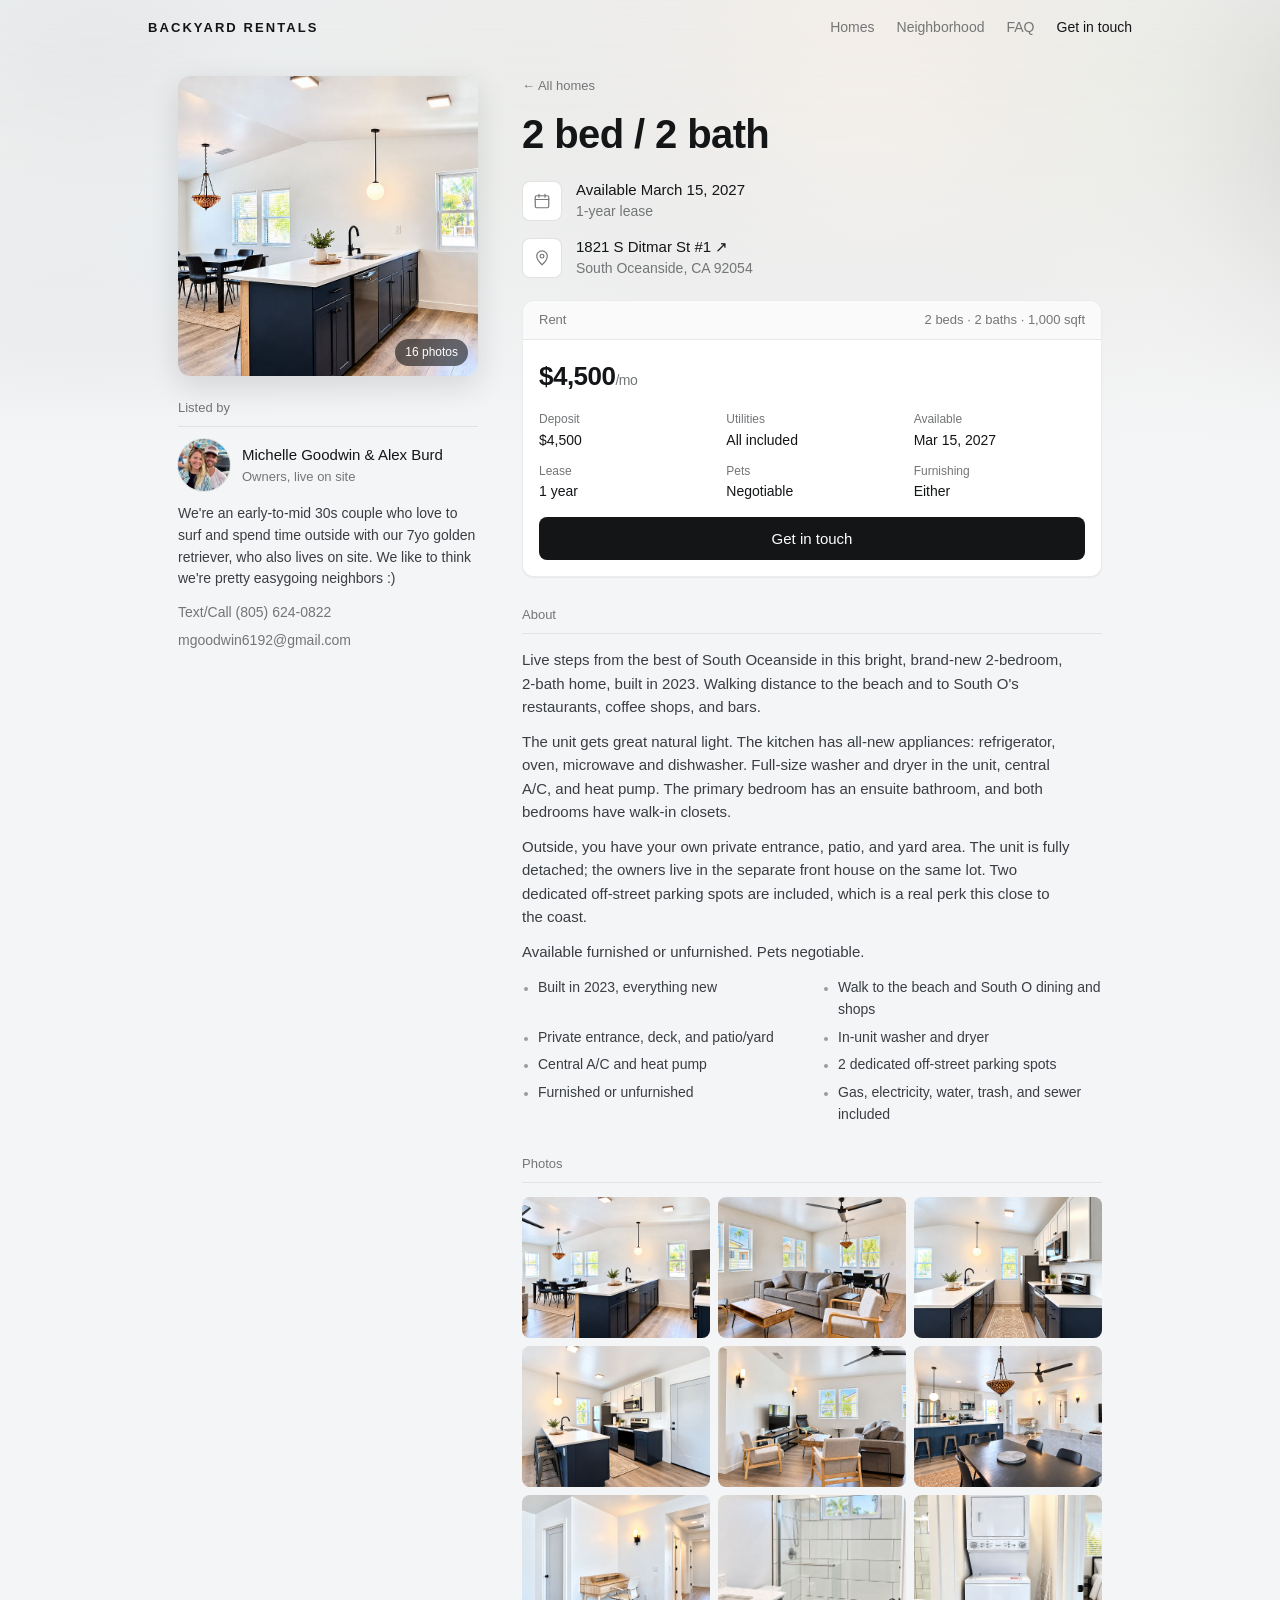
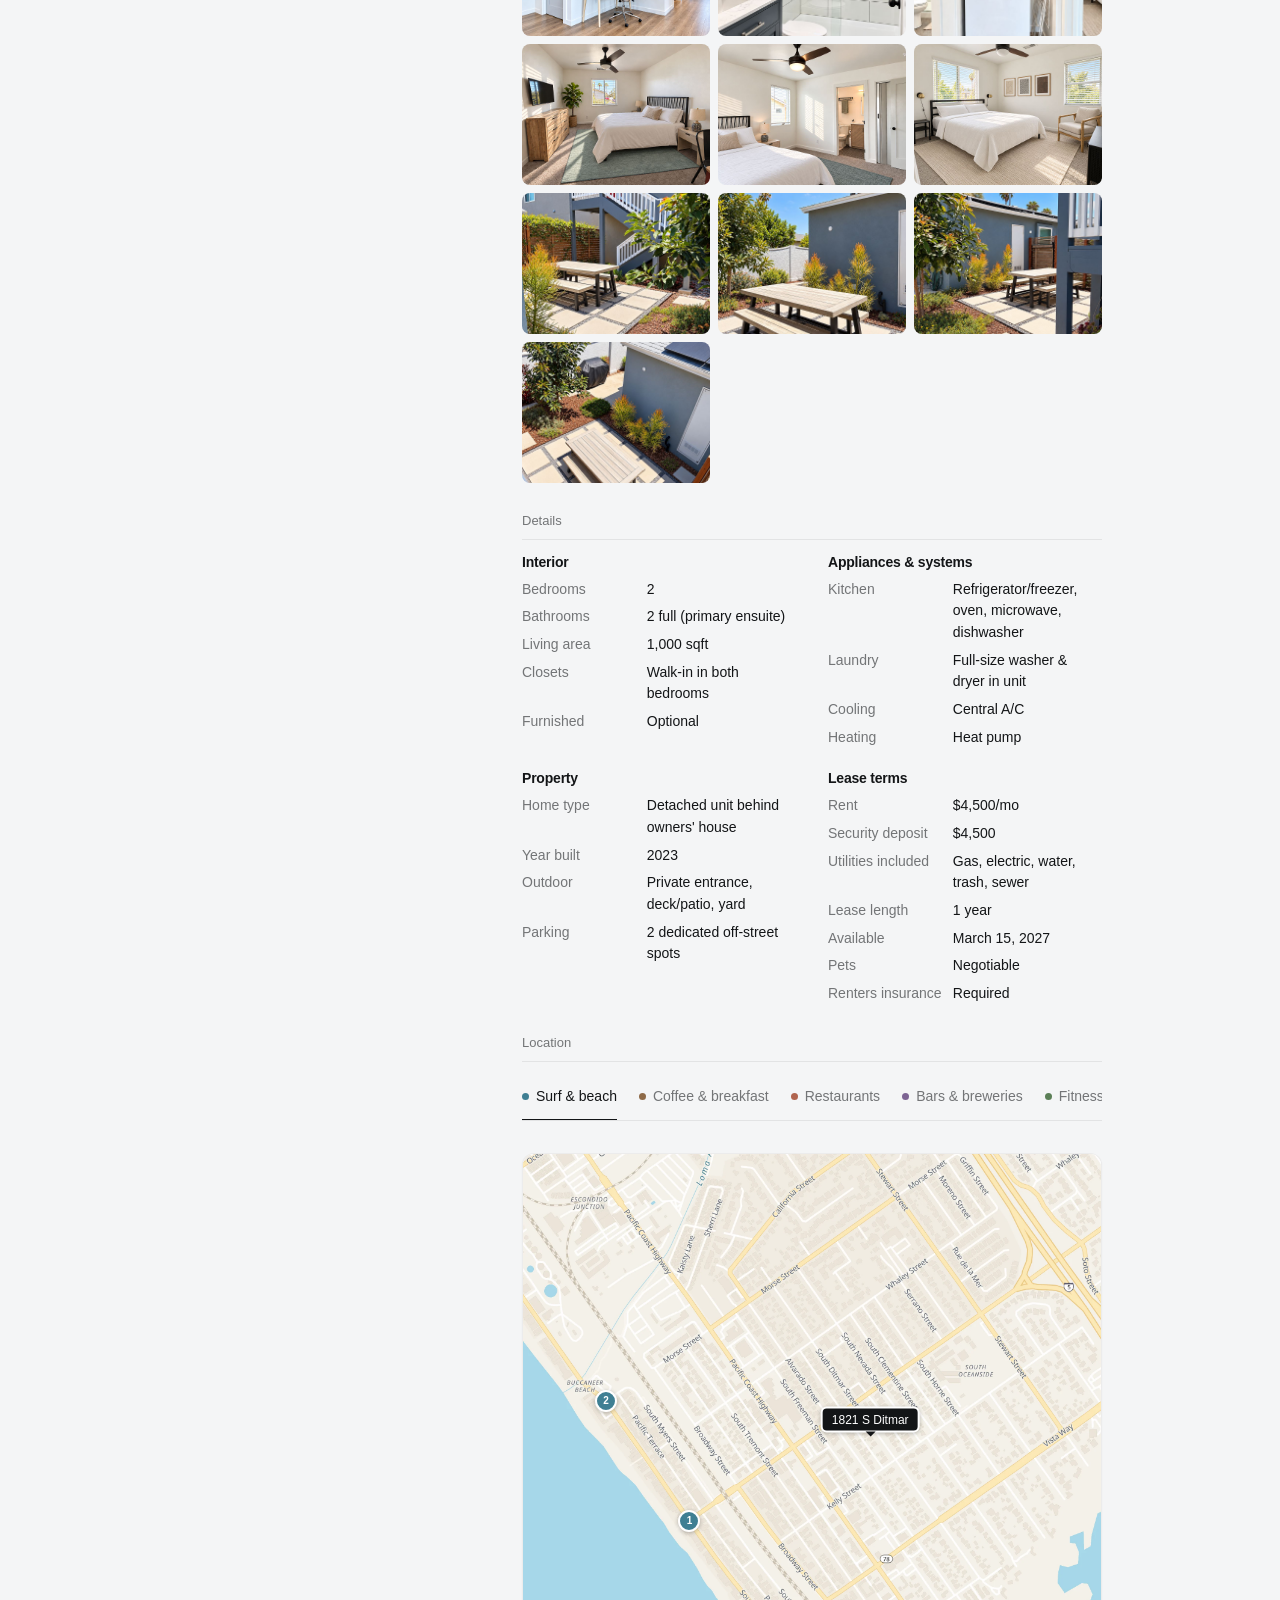
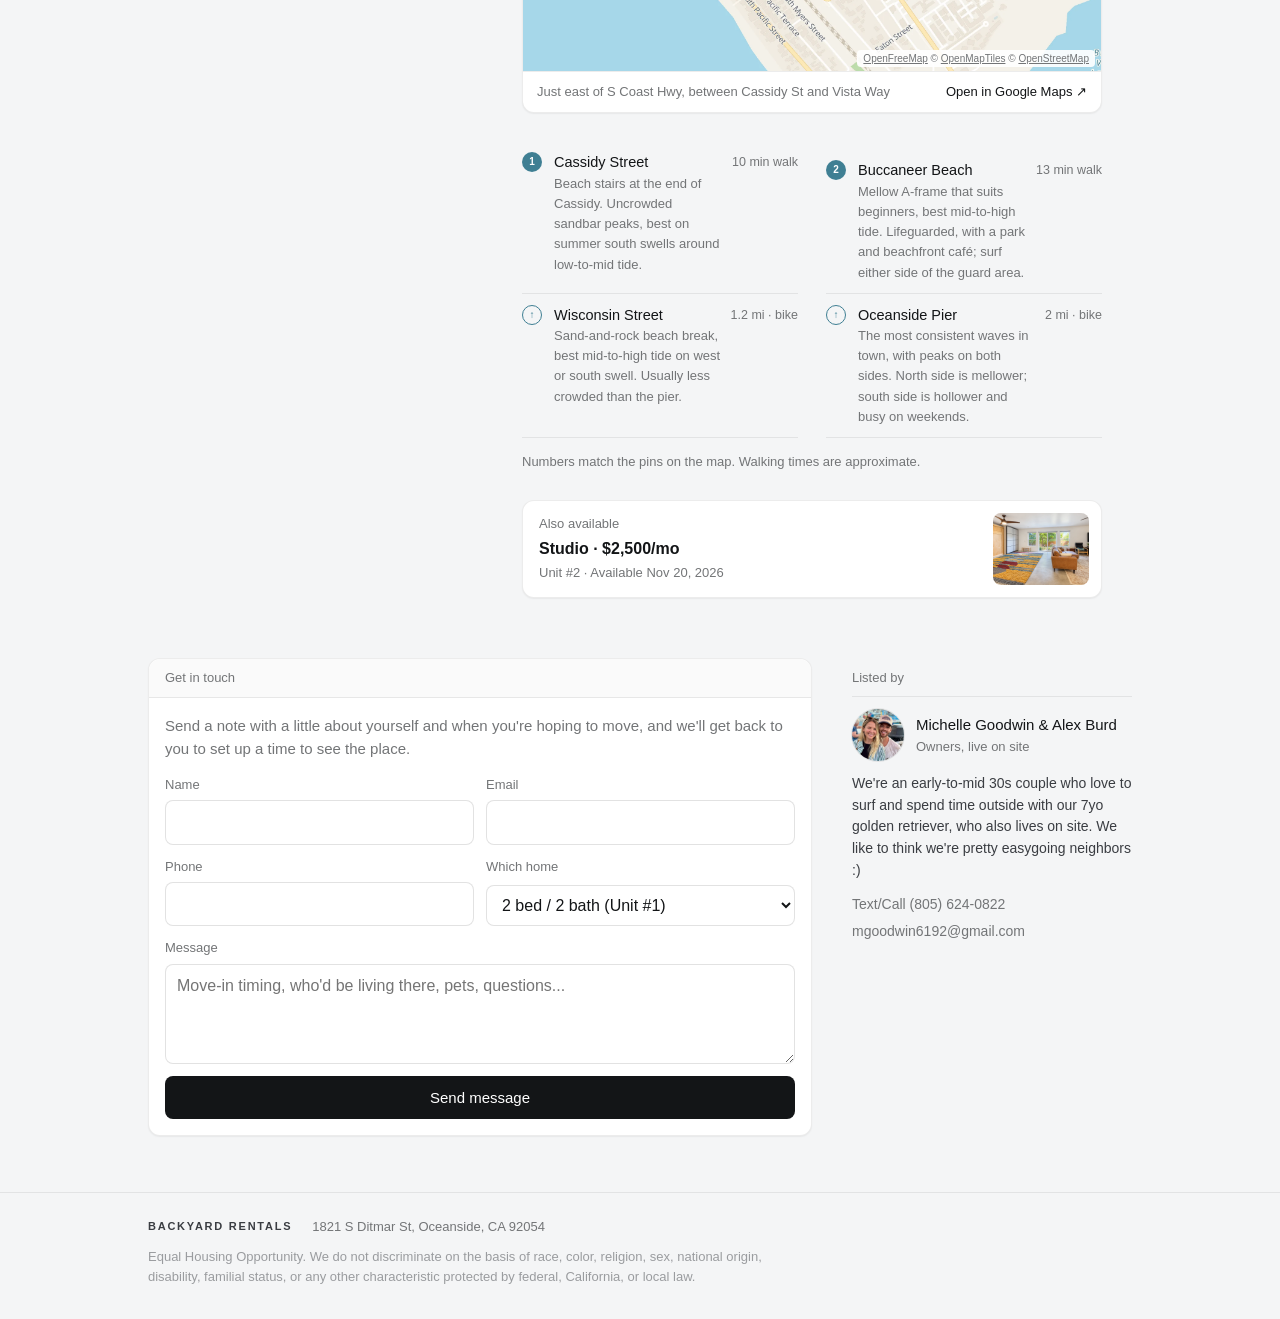
==== commit f52855d6: "New site icon: backyard house and wave The old O icons are kept in review/old-icons/.  Co-Authored-B" ====
--- a/homes/unit1.html
+++ b/homes/unit1.html
@@ -17,9 +17,9 @@
 <meta property="og:image:height" content="768">
 <meta name="twitter:card" content="summary_large_image">
 <meta name="theme-color" content="#f4f5f6">
-<link rel="icon" href="/favicon.svg" type="image/svg+xml">
-<link rel="icon" href="/favicon-32.png" sizes="32x32" type="image/png">
-<link rel="apple-touch-icon" href="/apple-touch-icon.png">
+<link rel="icon" href="/favicon.svg?v=2" type="image/svg+xml">
+<link rel="icon" href="/favicon-32.png?v=2" sizes="32x32" type="image/png">
+<link rel="apple-touch-icon" href="/apple-touch-icon.png?v=2">
 <link rel="stylesheet" href="/assets/site.css">
 </head>
 <body data-page="unit" class="has-mbar">
--- a/assets/site.css
+++ b/assets/site.css
@@ -53,12 +53,12 @@
 .site-header.on-photo .nav a:hover{color:#fff}
 
 /* home hero: full-bleed photo, gentle left shade for the text */
-.hero{position:relative;overflow:hidden;background:#3a3f46;color:#fff;isolation:isolate;min-height:clamp(360px,58vh,560px);display:flex;flex-direction:column}
+.hero{position:relative;overflow:hidden;background:#3a3f46;color:#fff;isolation:isolate;min-height:clamp(280px,42vh,400px);display:flex;flex-direction:column}
 .hero-photo{position:absolute;inset:0;width:100%;height:100%;object-fit:cover;object-position:60% 55%;z-index:-2}
 .hero::after{content:"";position:absolute;inset:0;z-index:-1;background:linear-gradient(90deg,rgba(15,18,22,.5) 0%,rgba(15,18,22,.2) 45%,rgba(15,18,22,0) 70%),linear-gradient(180deg,rgba(15,18,22,.35) 0%,rgba(15,18,22,0) 22%)}
-.hero-content{position:relative;z-index:1;flex:1;width:100%;display:flex;align-items:flex-end;padding-block:40px clamp(40px,6vw,64px)}
+.hero-content{position:relative;z-index:1;flex:1;width:100%;display:flex;align-items:flex-end;padding-block:24px clamp(32px,4vw,44px)}
 .hero-text{display:grid;gap:14px;justify-items:start}
-.hero h1{font-size:clamp(40px,5.4vw,60px);letter-spacing:-.02em}
+.hero h1{font-size:clamp(34px,4.2vw,50px);letter-spacing:-.02em}
 .hero-meta{display:flex;align-items:center;gap:6px;font-size:14px;color:rgba(255,255,255,.85)}
 .hero-meta svg{width:16px;height:16px}
 a.hero-meta{text-decoration:none;border-bottom:1px solid transparent;transition:color .15s ease,border-color .15s ease}
@@ -109,7 +109,7 @@
 .hc-price small{font-size:13px;font-weight:400;color:var(--muted)}
 
 /* faq */
-.faq{overflow:hidden;max-width:720px}
+.faq{overflow:hidden;max-width:calc(100% - 320px)}
 .faq details+details{border-top:1px solid var(--line)}
 .faq summary{cursor:pointer;list-style:none;padding:14px 18px;display:flex;justify-content:space-between;gap:16px;align-items:center;font-weight:500}
 .faq summary::-webkit-details-marker{display:none}
@@ -118,7 +118,7 @@
 .faq details p{padding:0 18px 16px;color:var(--ink-2);max-width:62ch}
 
 /* contact */
-.contact{padding-block:48px 56px}
+.contact{padding-block:36px 56px}
 .contact-wrap{display:grid;grid-template-columns:minmax(0,1fr) 280px;gap:40px;align-items:start}
 .form-card .card-body{display:grid;gap:14px}
 .form{display:grid;gap:12px}
@@ -134,6 +134,7 @@
 .form-status.err{background:#fbefec;color:#7c2e22}
 .host{display:grid;gap:12px}
 .host .label{padding-bottom:8px;border-bottom:1px solid var(--line)}
+.contact-side .host{padding-top:10px}
 .host-row{display:flex;align-items:center;gap:12px}
 .host-row b{display:block;font-weight:500}
 .host-row div span{display:block;font-size:13px;color:var(--muted)}
@@ -215,9 +216,9 @@
 .also:hover{border-color:var(--line-2)}
 
 /* neighborhood tabs */
-.tabs{display:flex;gap:4px;overflow-x:auto;scrollbar-width:none;border-bottom:1px solid var(--line);margin-bottom:18px;-webkit-overflow-scrolling:touch}
+.tabs{display:flex;gap:22px;overflow-x:auto;scrollbar-width:none;border-bottom:1px solid var(--line);margin-bottom:18px;-webkit-overflow-scrolling:touch}
 .tabs::-webkit-scrollbar{display:none}
-.tab{flex:none;display:inline-flex;align-items:center;gap:7px;font:inherit;font-size:14px;color:var(--muted);background:none;border:0;border-bottom:2px solid transparent;padding:10px 10px 11px;margin-bottom:-1px;cursor:pointer;white-space:nowrap}
+.tab{flex:none;display:inline-flex;align-items:center;gap:7px;font:inherit;font-size:14px;color:var(--muted);background:none;border:0;border-bottom:2px solid transparent;padding:10px 0 11px;margin-bottom:-1px;cursor:pointer;white-space:nowrap}
 .tab i{width:7px;height:7px;border-radius:50%;background:var(--c)}
 .tab:hover{color:var(--ink)}
 .tab[aria-selected="true"]{color:var(--ink);font-weight:500;border-bottom-color:var(--ink)}
@@ -283,6 +284,8 @@
 /* responsive */
 @media (max-width:900px){
   .home-grid,.contact-wrap{grid-template-columns:minmax(0,1fr)}
+  .faq{max-width:none}
+  .contact-side .host{padding-top:0}
   .homes{grid-template-columns:minmax(0,1fr)}
   .side-card{padding-top:0;max-width:520px}
   .nbhd{grid-template-columns:minmax(0,1fr)}
@@ -295,7 +298,7 @@
 }
 @media (max-width:720px){
   .nav a:not(.nav-cta){display:none}
-  .hero{min-height:400px}
+  .hero{min-height:340px}
   .hero::after{background:linear-gradient(180deg,rgba(15,18,22,.35) 0%,rgba(15,18,22,0) 25%,rgba(15,18,22,0) 50%,rgba(15,18,22,.5) 100%)}
   .terms{grid-template-columns:repeat(2,minmax(0,1fr))}
   .facts,.bullets,.quick{grid-template-columns:minmax(0,1fr)}
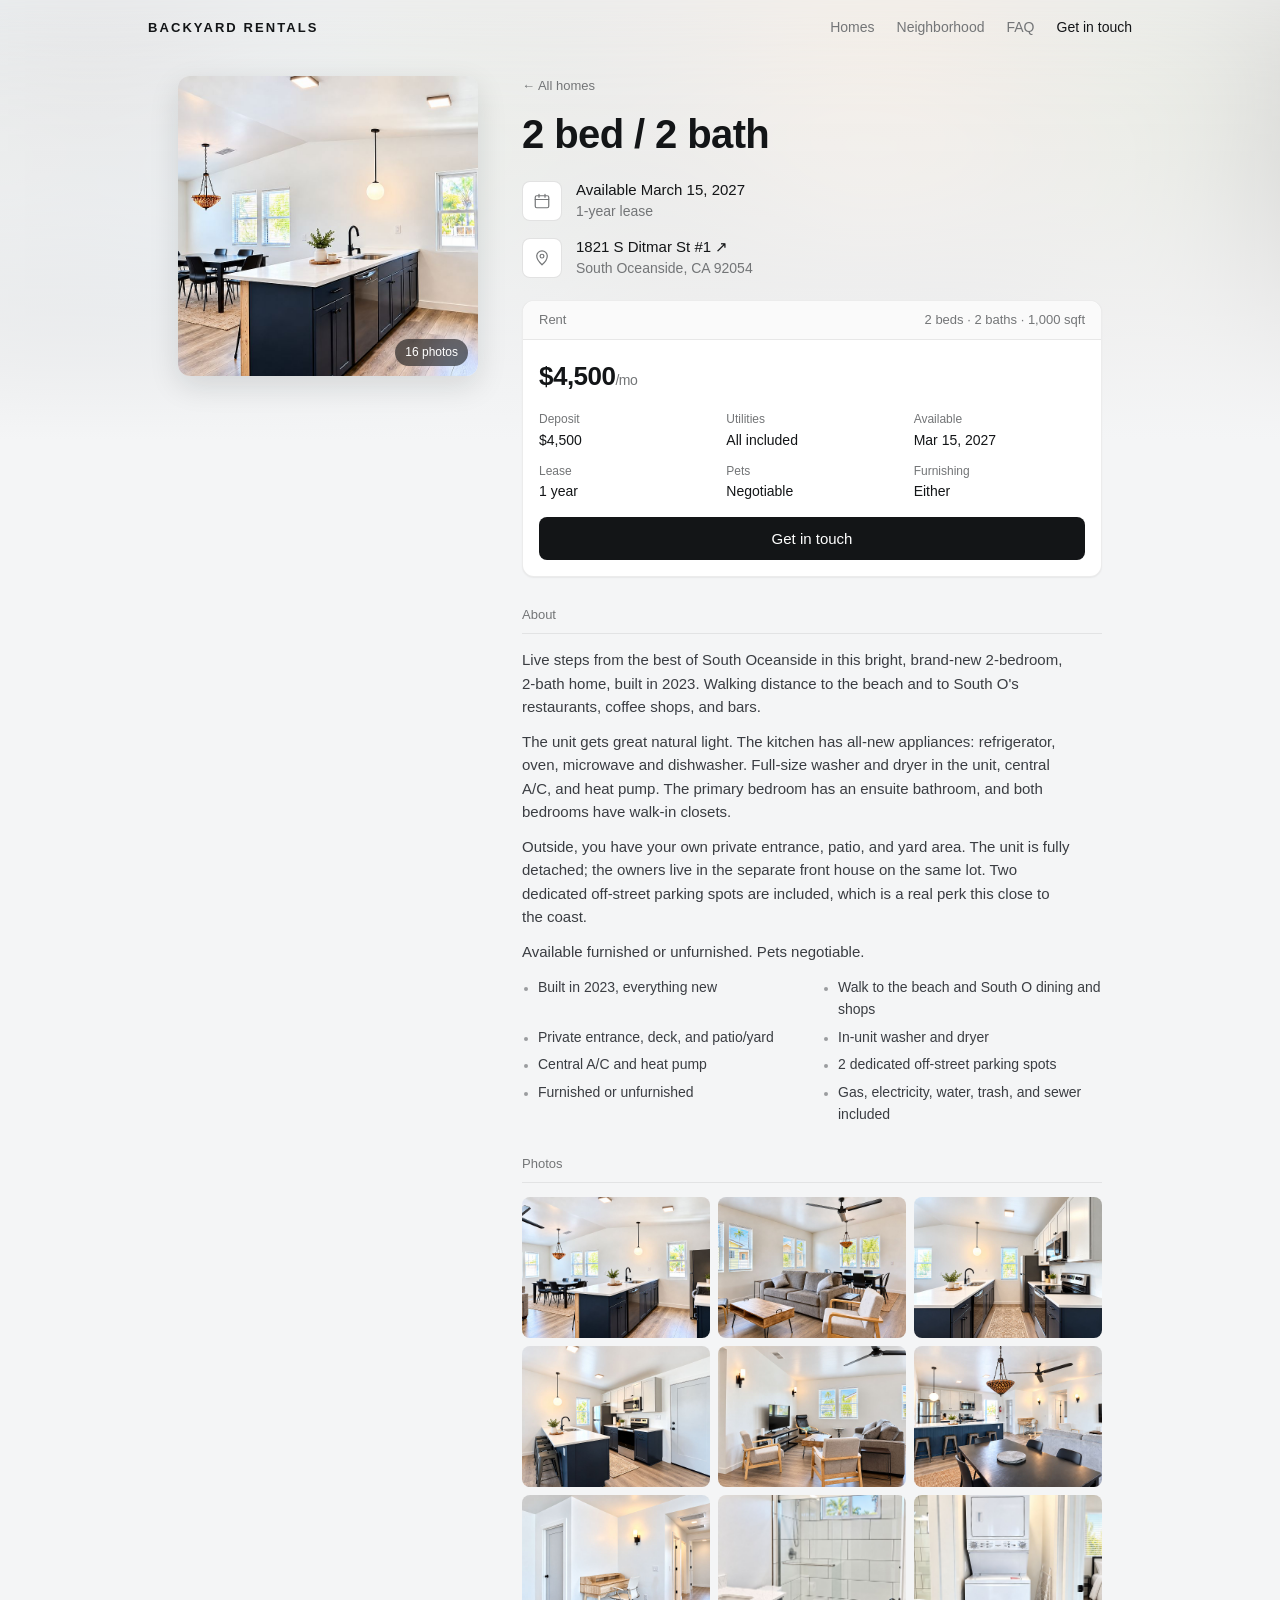
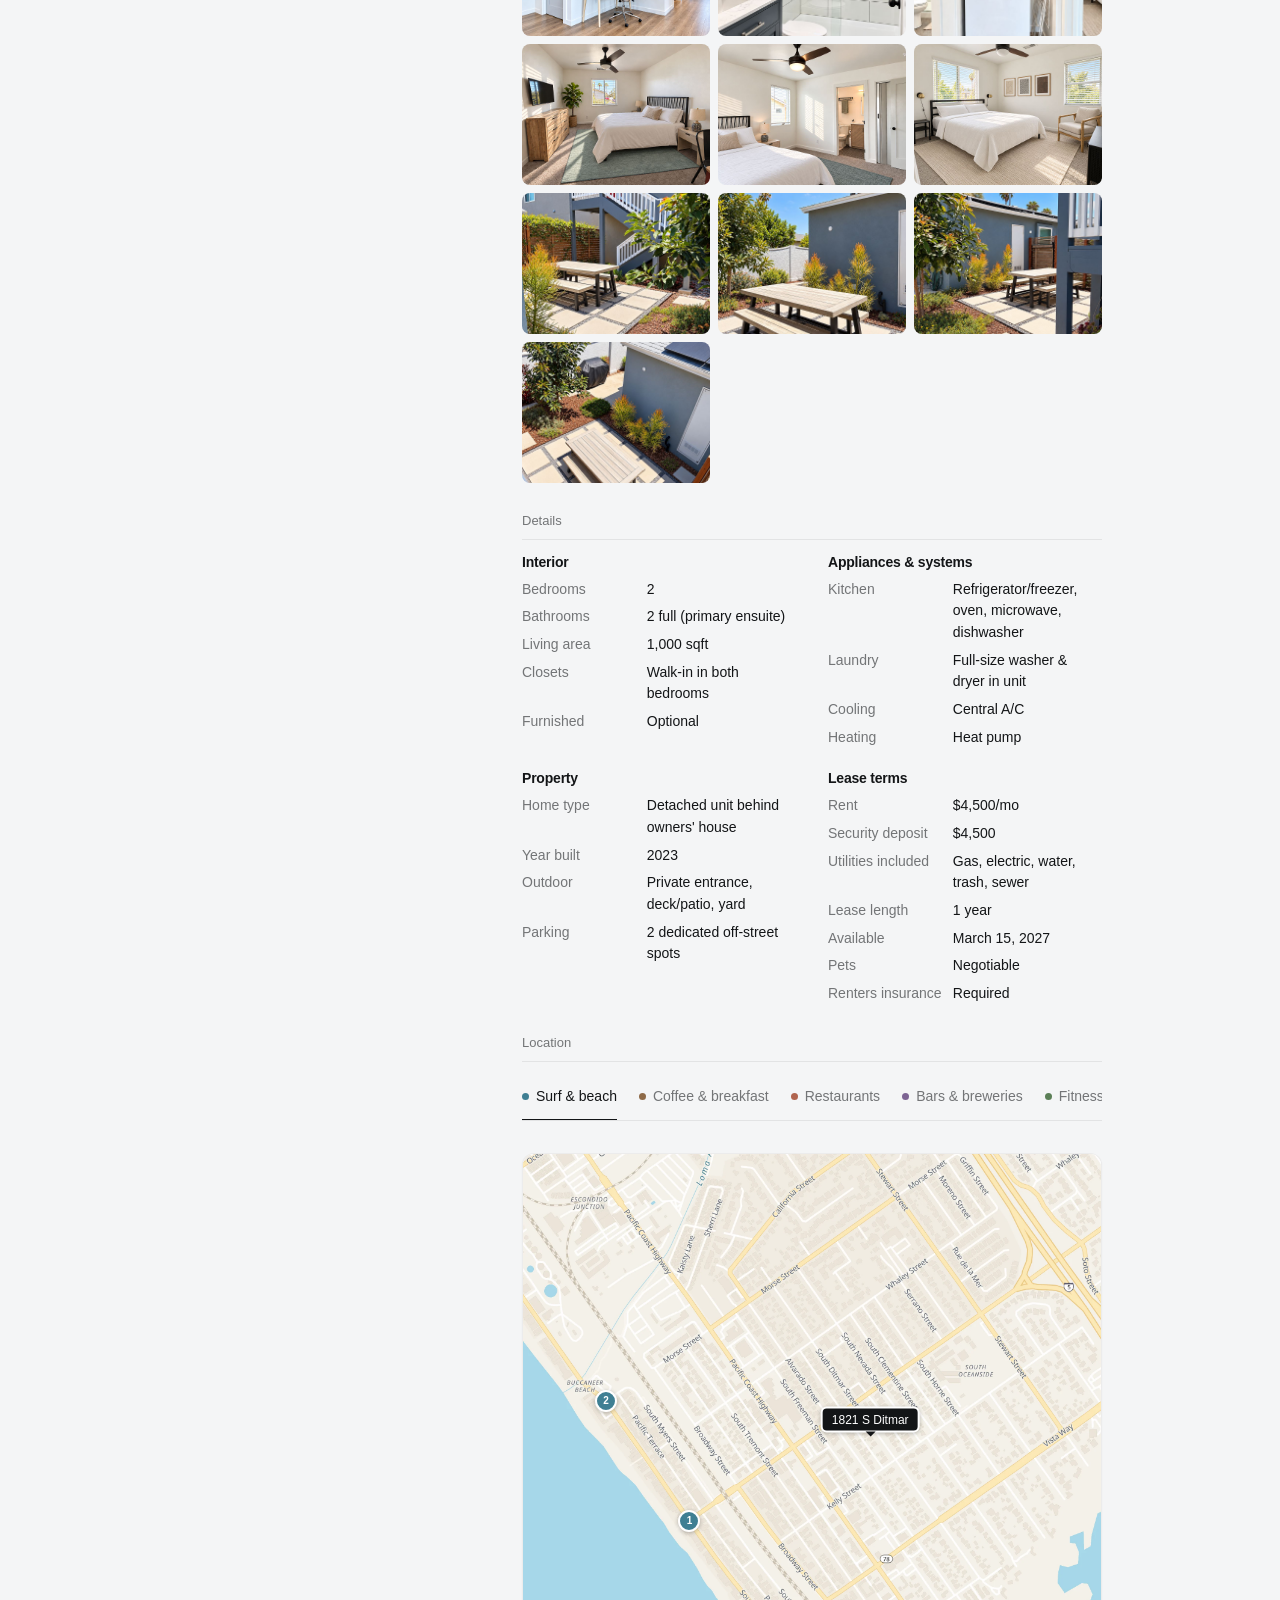
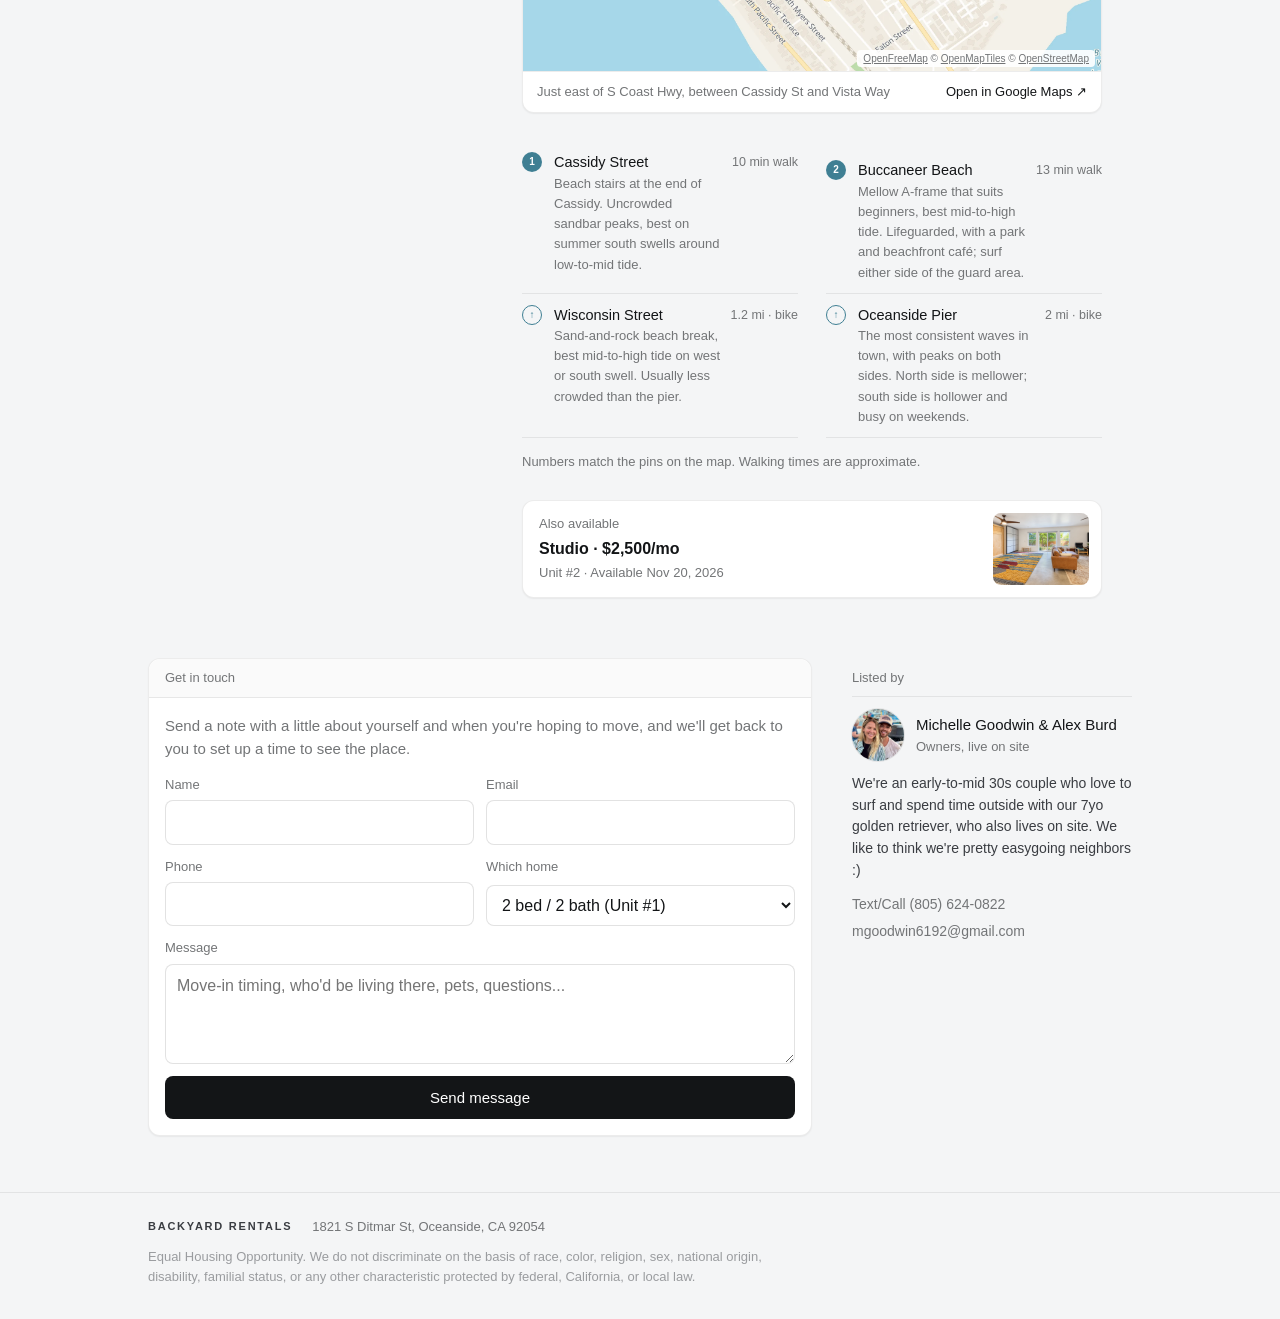
==== commit cb735928: "Show Listed by once, at the bottom of each unit page Co-Authored-By: Claude Opus 5.5 <noreply@anthro" ====
--- a/homes/unit1.html
+++ b/homes/unit1.html
@@ -38,15 +38,6 @@
 <main class="wrap unit">
   <div class="unit-left">
     <button class="cover" type="button" data-i="0" aria-label="Open photos"><img src="/01.jpg" alt="Kitchen and dining" fetchpriority="high"><span class="cover-count">16 photos</span></button>
-    <div class="host">
-          <div class="label">Listed by</div>
-          <div class="host-row"><img class="avatar-photo" src="/owners.jpg" alt="Michelle and Alex"><div><b>Michelle Goodwin &amp; Alex Burd</b><span>Owners, live on site</span></div></div>
-          <p class="host-bio">We're an early-to-mid 30s couple who love to surf and spend time outside with our 7yo golden retriever, who also lives on site. We like to think we're pretty easygoing neighbors :)</p>
-          <ul class="contact-list">
-            <li>Text/Call <a href="tel:+18056240822">(805) 624-0822</a></li>
-            <li><a href="mailto:mgoodwin6192@gmail.com?subject=1821%20S%20Ditmar%20rental">mgoodwin6192@gmail.com</a></li>
-          </ul>
-        </div>
   </div>
 
   <div class="unit-right">
--- a/assets/site.css
+++ b/assets/site.css
@@ -293,7 +293,6 @@
   .nbhd .places{grid-template-columns:repeat(auto-fit,minmax(min(100%,260px),1fr))}
   .unit{grid-template-columns:minmax(0,1fr)}
   .unit-left{position:static}
-  .unit-left .host{display:none}
   .cover{aspect-ratio:4/3}
 }
 @media (max-width:720px){
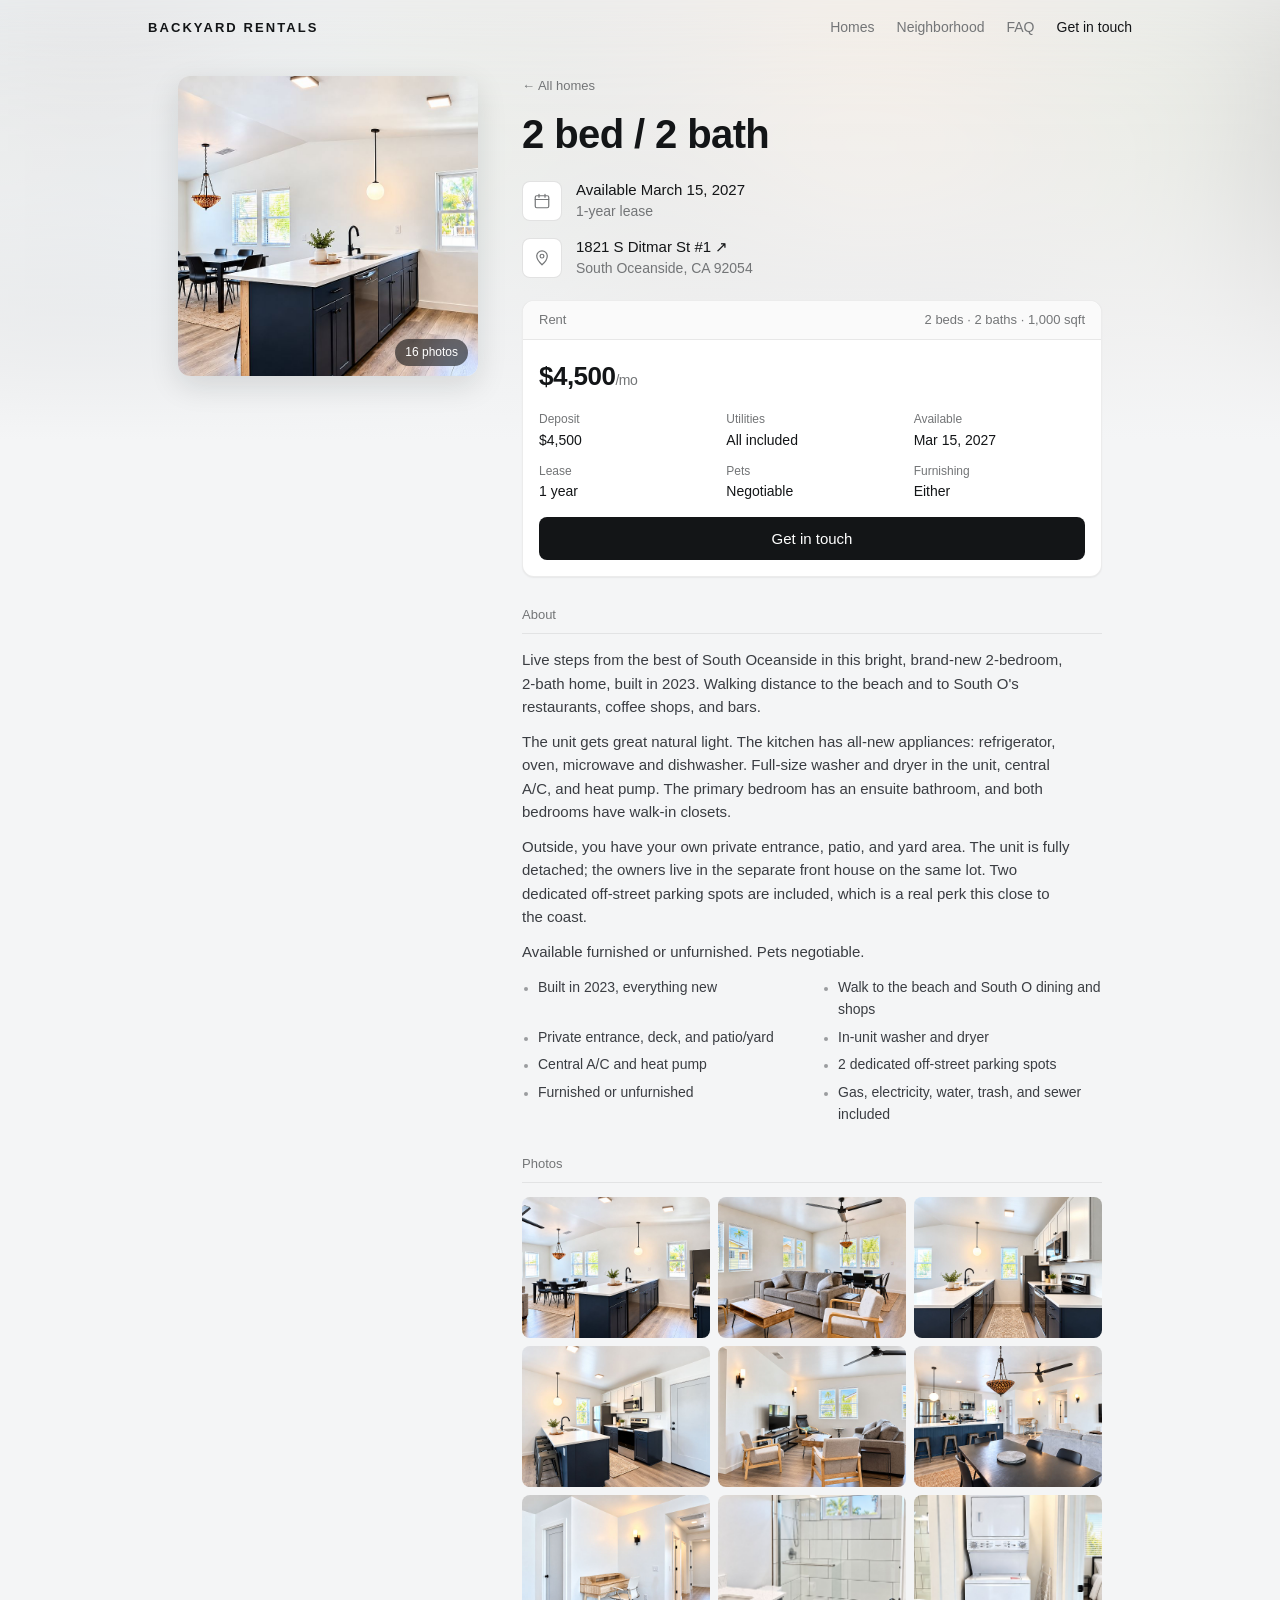
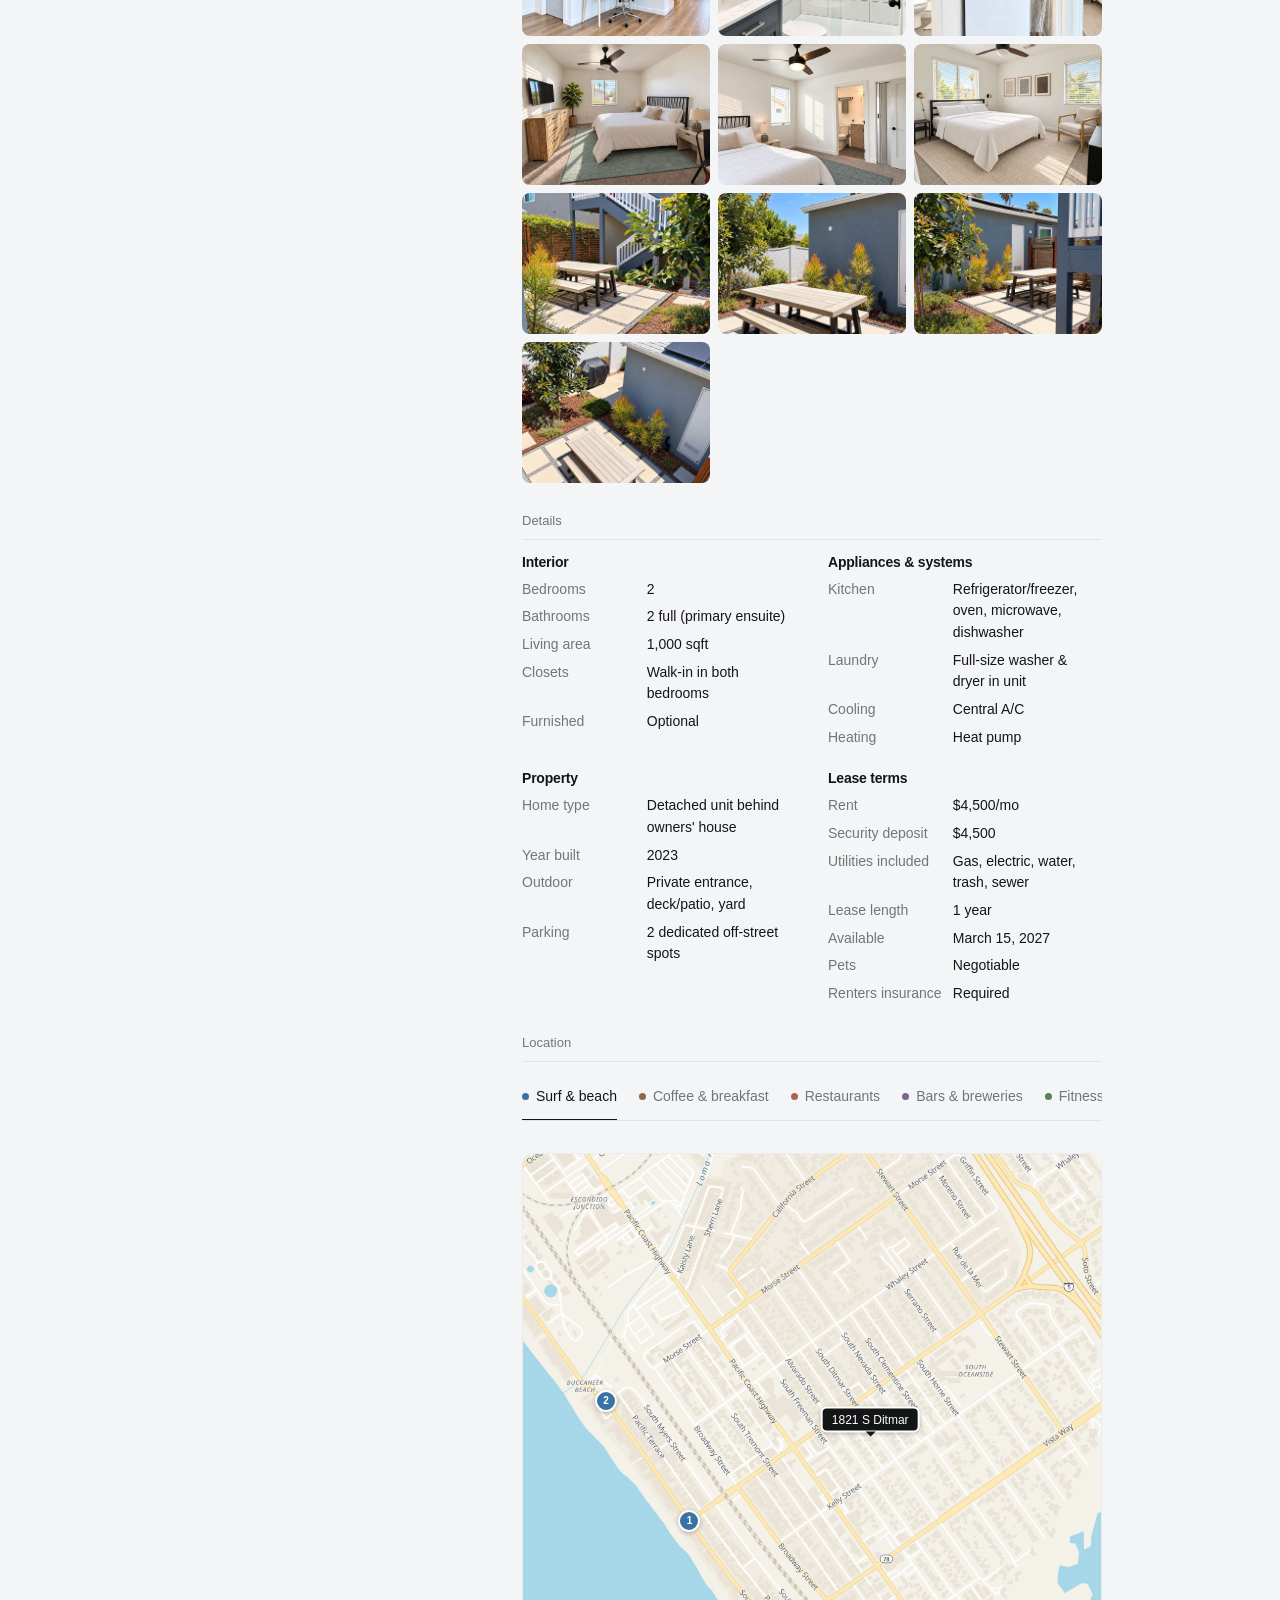
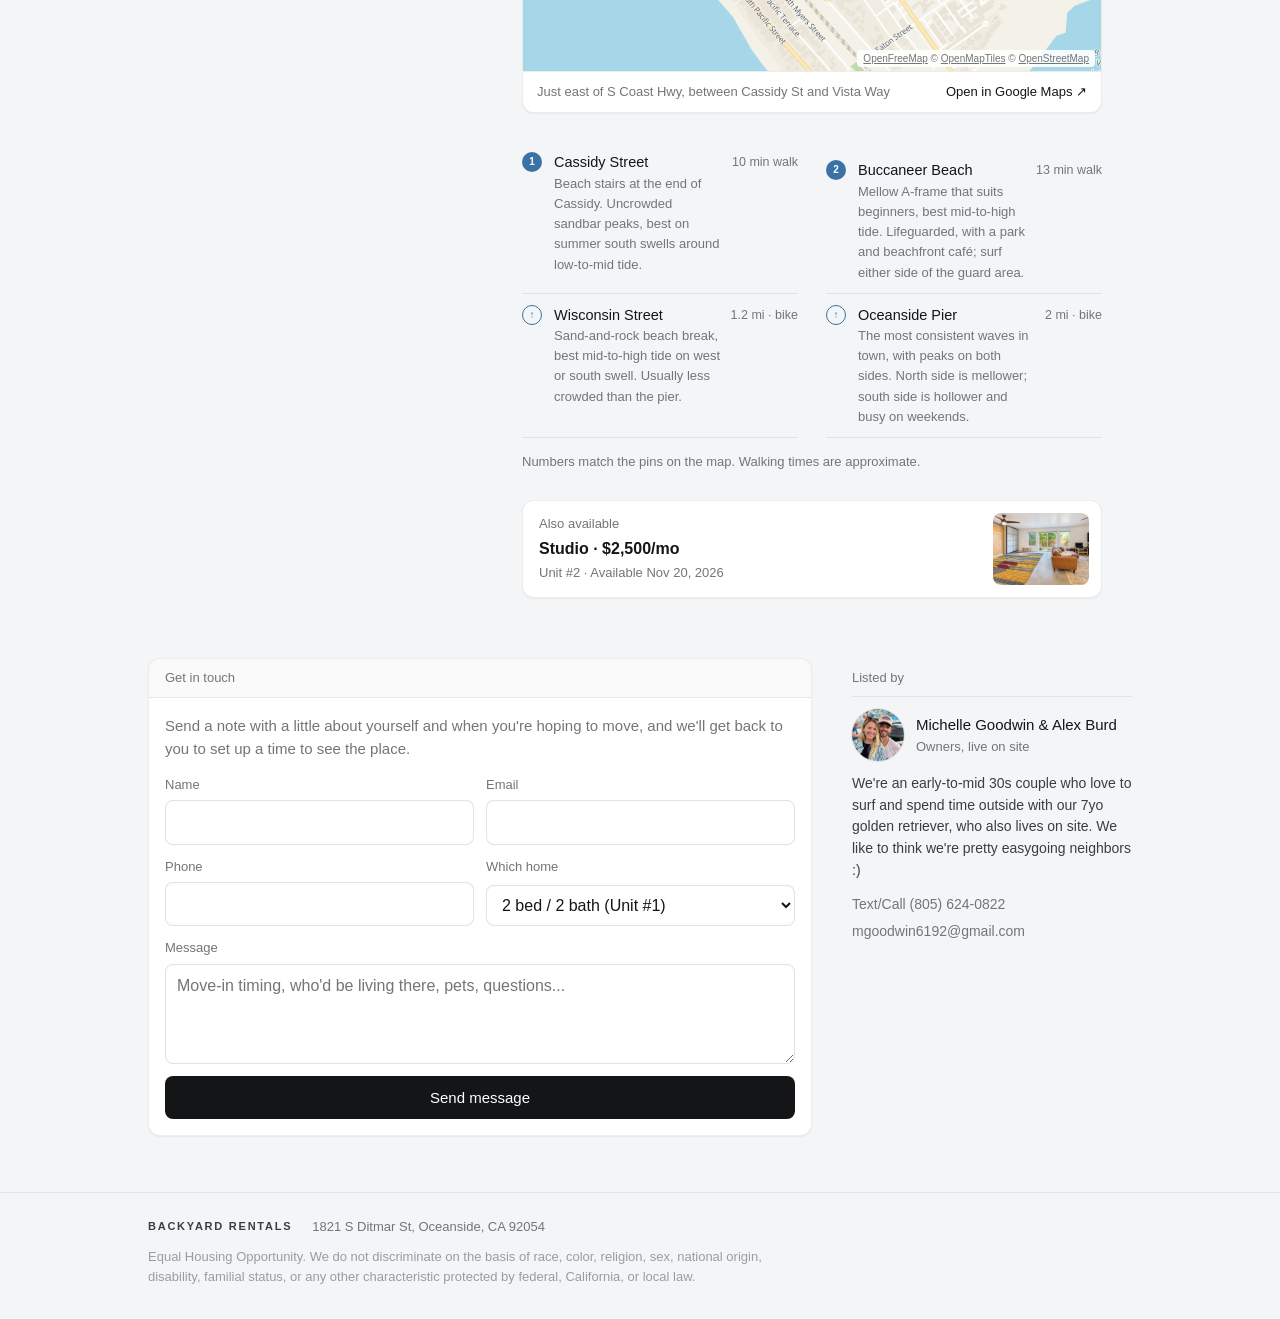
==== commit 2ae5bc64: "Shift accent and icon from teal to ocean blue Co-Authored-By: Claude Opus 5.5 <noreply@anthropic.com" ====
--- a/homes/unit1.html
+++ b/homes/unit1.html
@@ -17,9 +17,9 @@
 <meta property="og:image:height" content="768">
 <meta name="twitter:card" content="summary_large_image">
 <meta name="theme-color" content="#f4f5f6">
-<link rel="icon" href="/favicon.svg?v=2" type="image/svg+xml">
-<link rel="icon" href="/favicon-32.png?v=2" sizes="32x32" type="image/png">
-<link rel="apple-touch-icon" href="/apple-touch-icon.png?v=2">
+<link rel="icon" href="/favicon.svg?v=3" type="image/svg+xml">
+<link rel="icon" href="/favicon-32.png?v=3" sizes="32x32" type="image/png">
+<link rel="apple-touch-icon" href="/apple-touch-icon.png?v=3">
 <link rel="stylesheet" href="/assets/site.css">
 </head>
 <body data-page="unit" class="has-mbar">
--- a/assets/site.css
+++ b/assets/site.css
@@ -9,11 +9,11 @@
   --line:rgba(19,21,23,.08);
   --line-2:rgba(19,21,23,.12);
   --soft:#f2f3f4;
-  --accent:#3b6e72;
+  --accent:#35618a;
   --radius:12px;
   --shadow:0 1px 2px rgba(19,21,23,.04),0 1px 1px rgba(19,21,23,.02);
   --font:-apple-system,BlinkMacSystemFont,"SF Pro Text","Segoe UI",Roboto,Helvetica,Arial,sans-serif;
-  --c-surf:#3f7f93;--c-coffee:#8e6a48;--c-eat:#b0644f;--c-drink:#7d6493;--c-fit:#5b7f57;--c-every:#6b7078;
+  --c-surf:#3a72a4;--c-coffee:#8e6a48;--c-eat:#b0644f;--c-drink:#7d6493;--c-fit:#5b7f57;--c-every:#6b7078;
   color-scheme:light;
 }
 *{box-sizing:border-box}
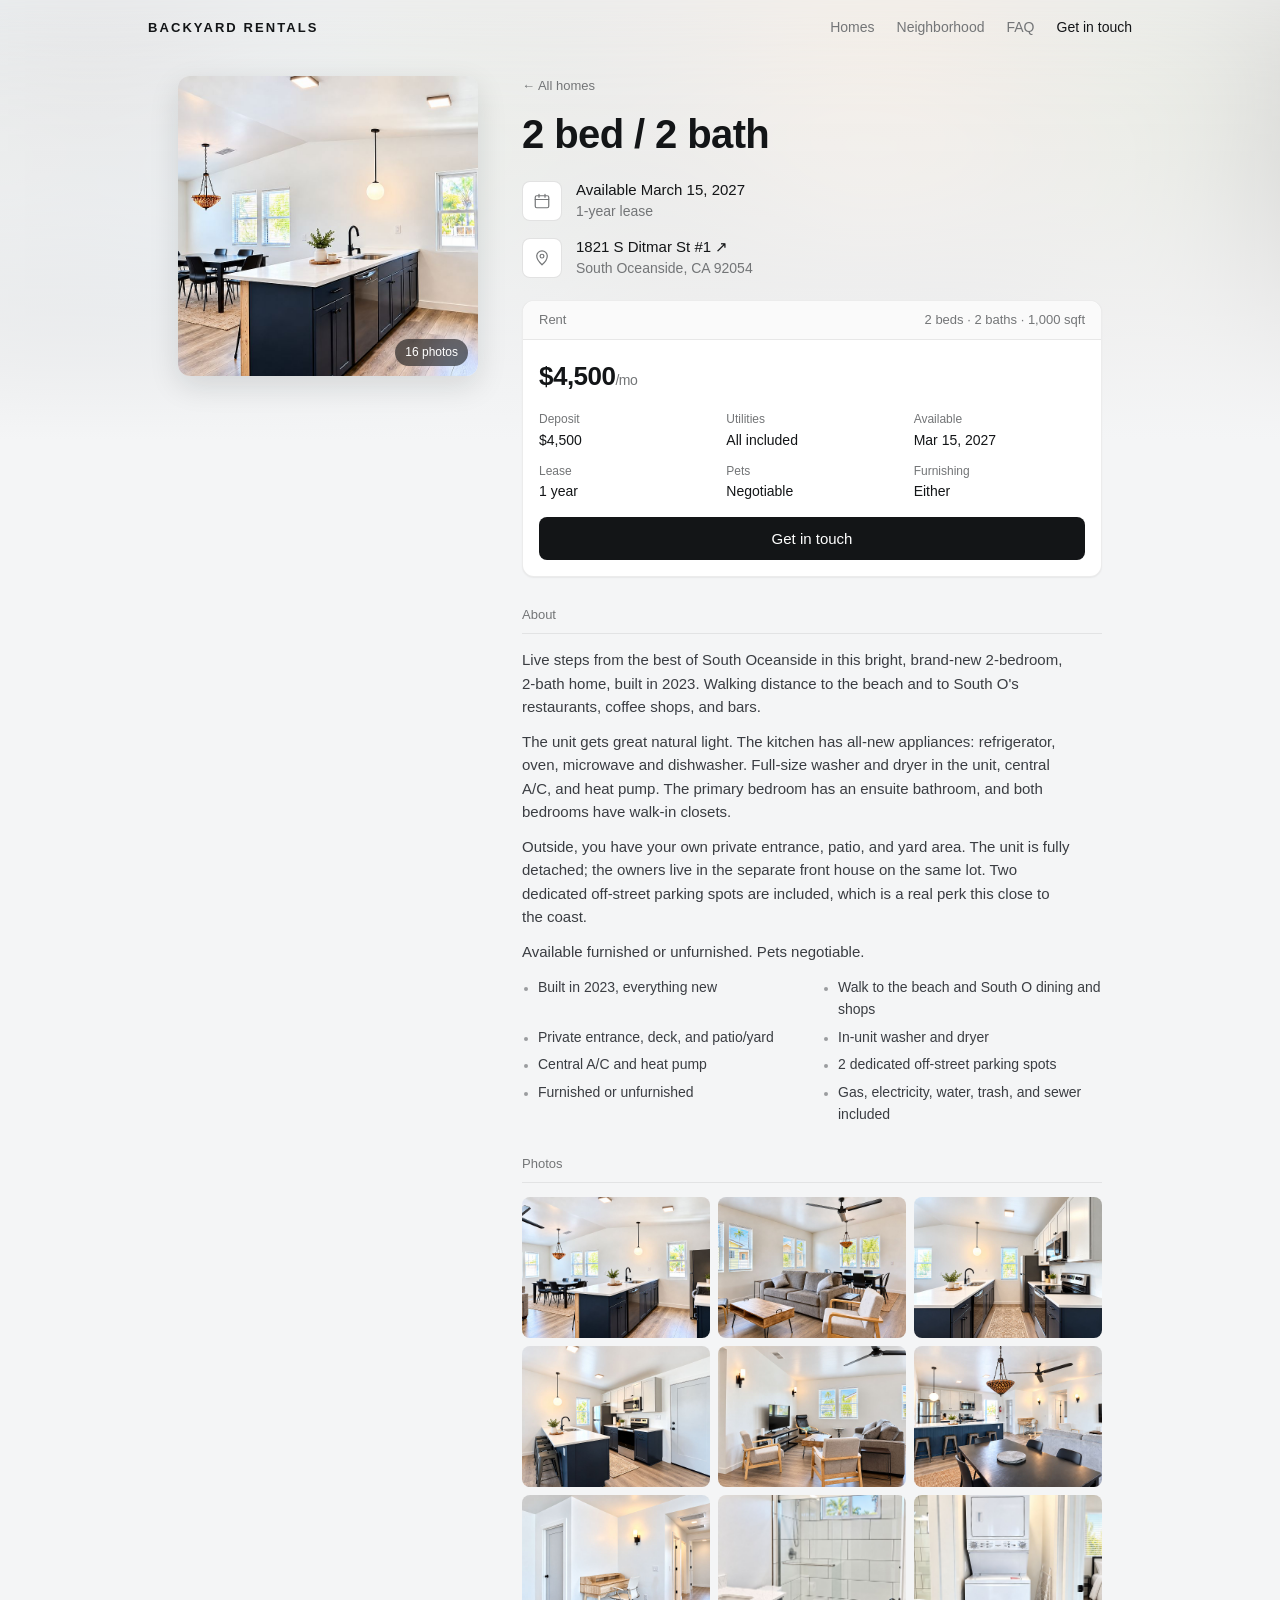
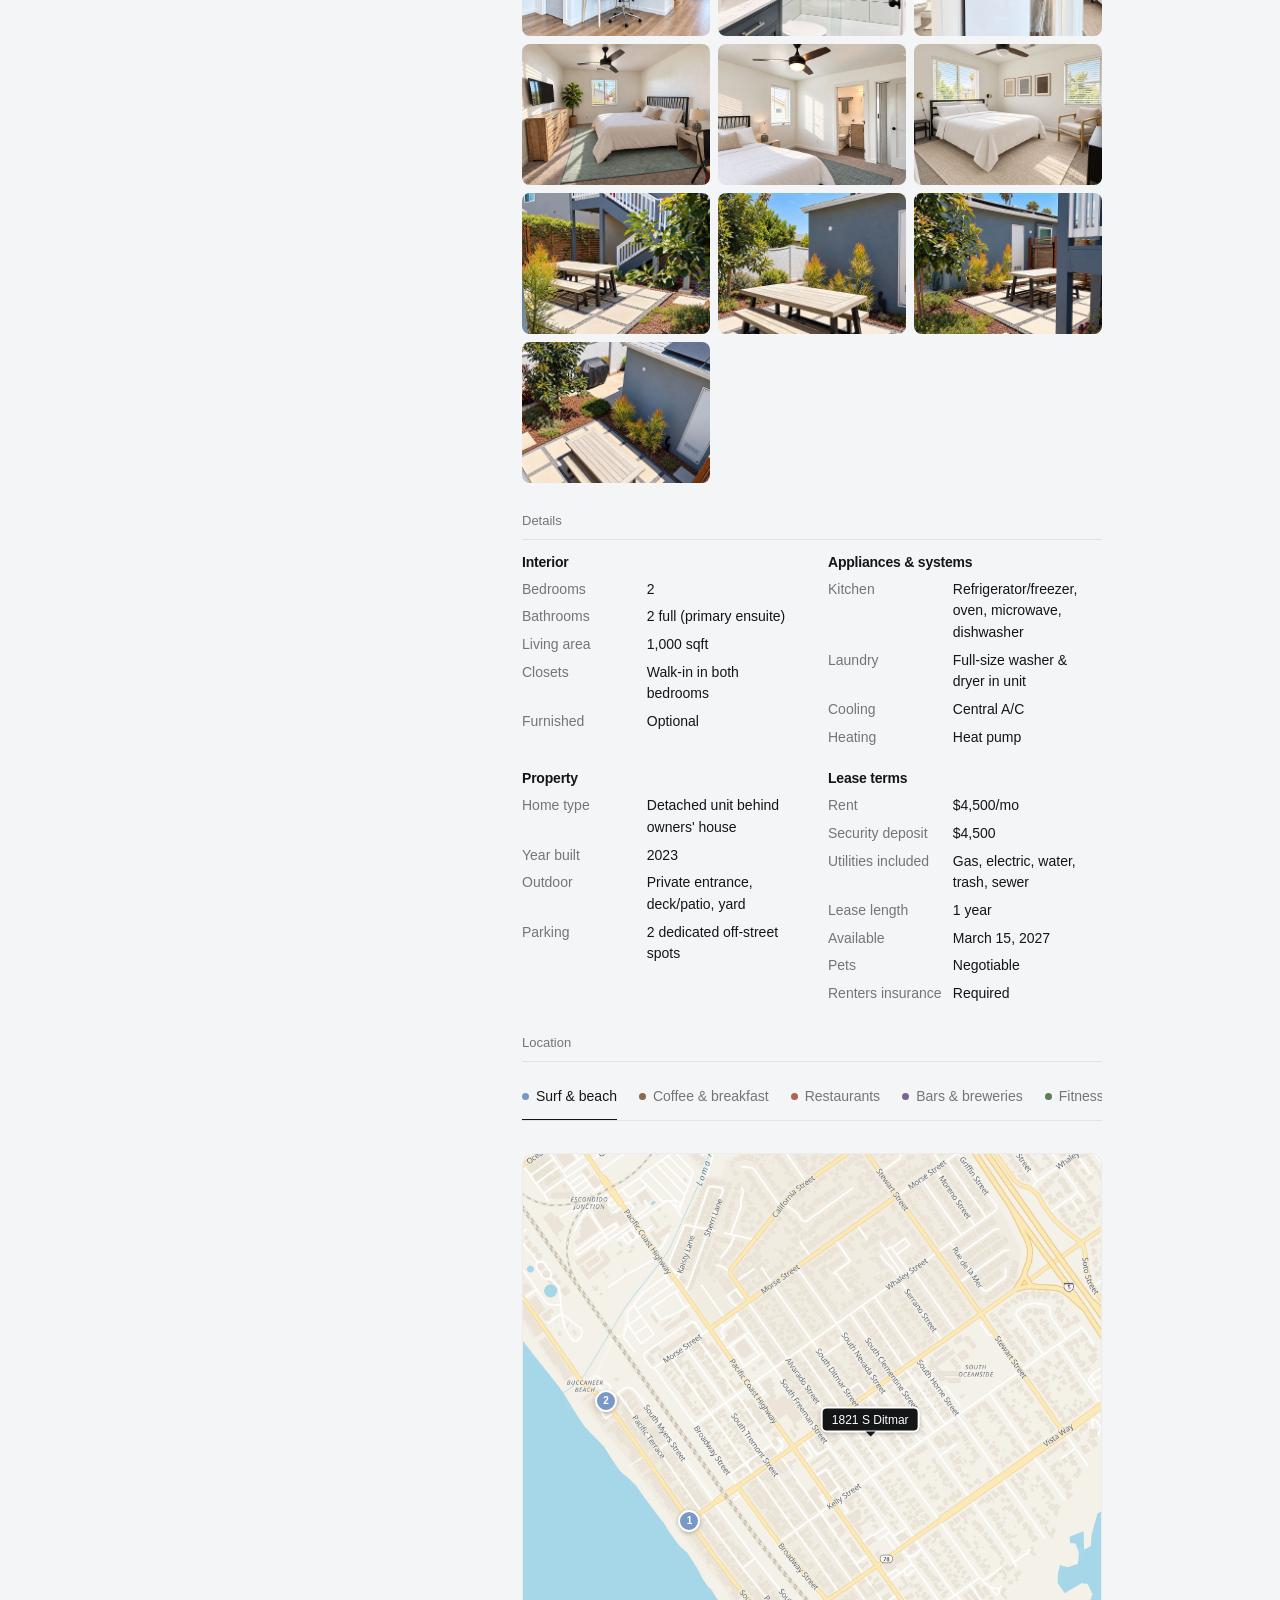
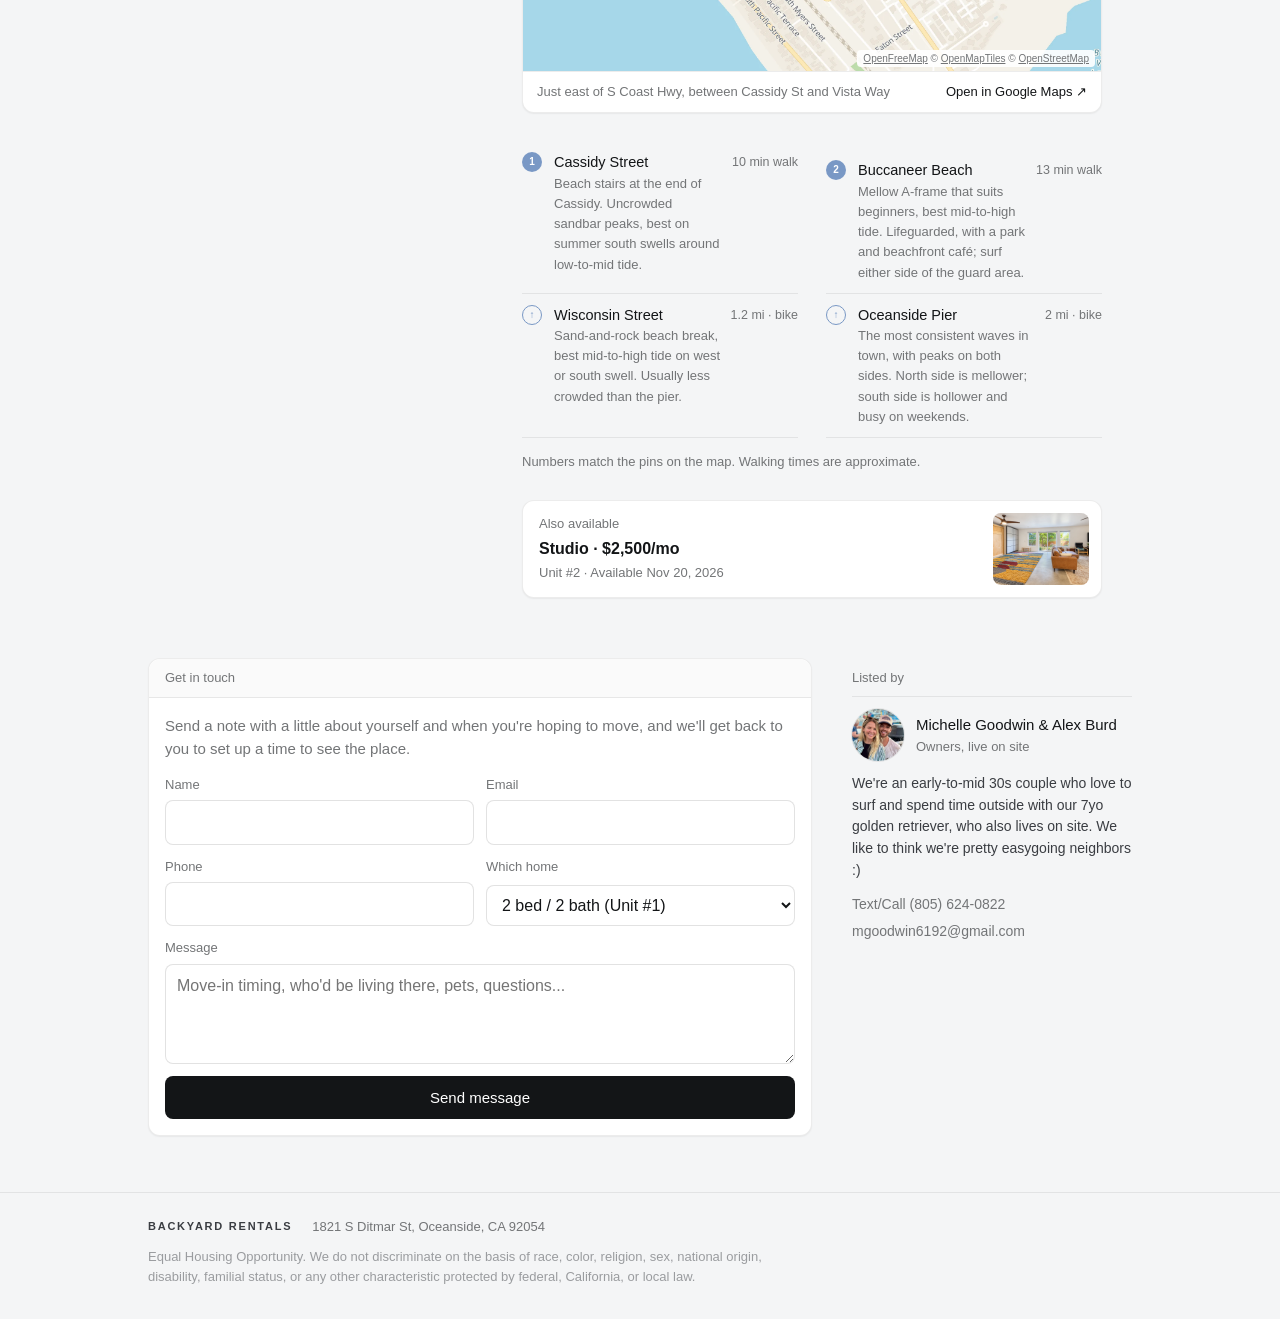
==== commit b488e2f8: "Soften blue accent and icon to #7998c5 Co-Authored-By: Claude Opus 5.5 <noreply@anthropic.com> Claud" ====
--- a/homes/unit1.html
+++ b/homes/unit1.html
@@ -17,9 +17,9 @@
 <meta property="og:image:height" content="768">
 <meta name="twitter:card" content="summary_large_image">
 <meta name="theme-color" content="#f4f5f6">
-<link rel="icon" href="/favicon.svg?v=3" type="image/svg+xml">
-<link rel="icon" href="/favicon-32.png?v=3" sizes="32x32" type="image/png">
-<link rel="apple-touch-icon" href="/apple-touch-icon.png?v=3">
+<link rel="icon" href="/favicon.svg?v=4" type="image/svg+xml">
+<link rel="icon" href="/favicon-32.png?v=4" sizes="32x32" type="image/png">
+<link rel="apple-touch-icon" href="/apple-touch-icon.png?v=4">
 <link rel="stylesheet" href="/assets/site.css">
 </head>
 <body data-page="unit" class="has-mbar">
--- a/assets/site.css
+++ b/assets/site.css
@@ -9,11 +9,11 @@
   --line:rgba(19,21,23,.08);
   --line-2:rgba(19,21,23,.12);
   --soft:#f2f3f4;
-  --accent:#35618a;
+  --accent:#5a7bab;
   --radius:12px;
   --shadow:0 1px 2px rgba(19,21,23,.04),0 1px 1px rgba(19,21,23,.02);
   --font:-apple-system,BlinkMacSystemFont,"SF Pro Text","Segoe UI",Roboto,Helvetica,Arial,sans-serif;
-  --c-surf:#3a72a4;--c-coffee:#8e6a48;--c-eat:#b0644f;--c-drink:#7d6493;--c-fit:#5b7f57;--c-every:#6b7078;
+  --c-surf:#7998c5;--c-coffee:#8e6a48;--c-eat:#b0644f;--c-drink:#7d6493;--c-fit:#5b7f57;--c-every:#6b7078;
   color-scheme:light;
 }
 *{box-sizing:border-box}
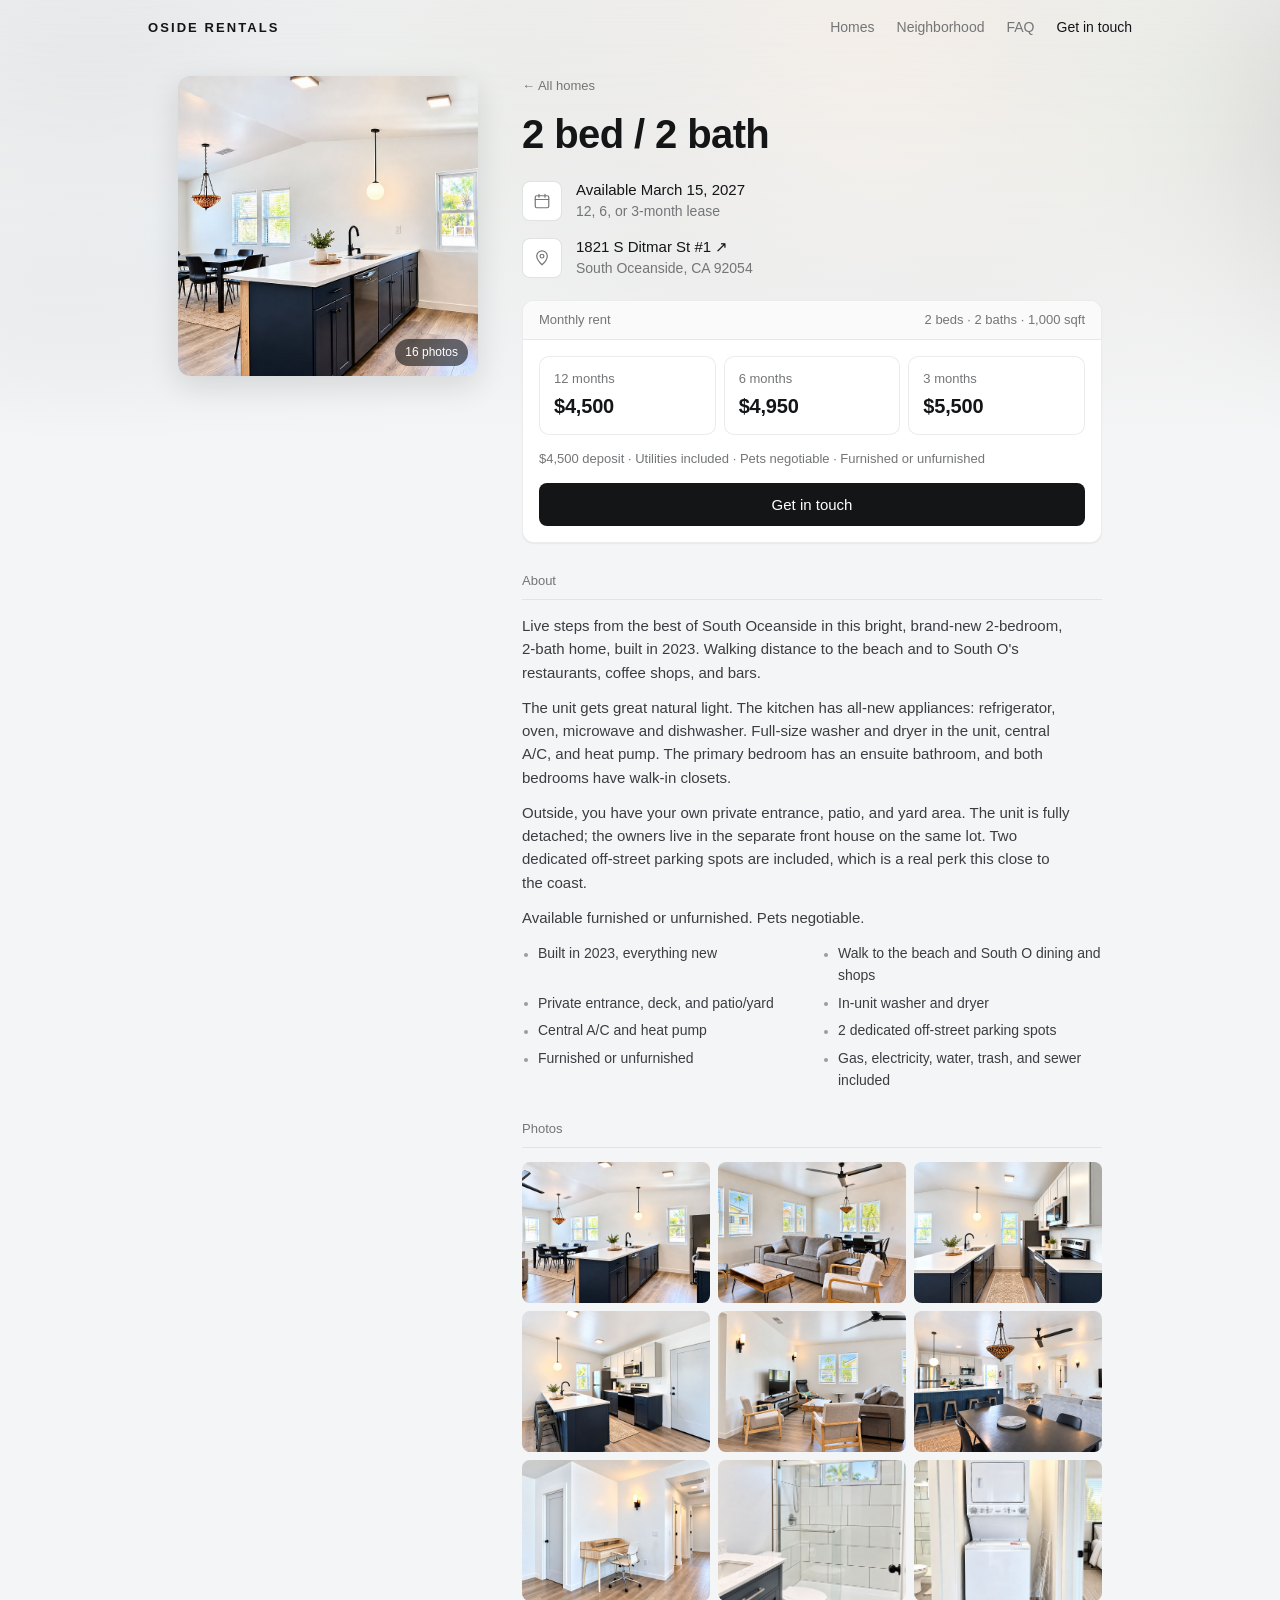
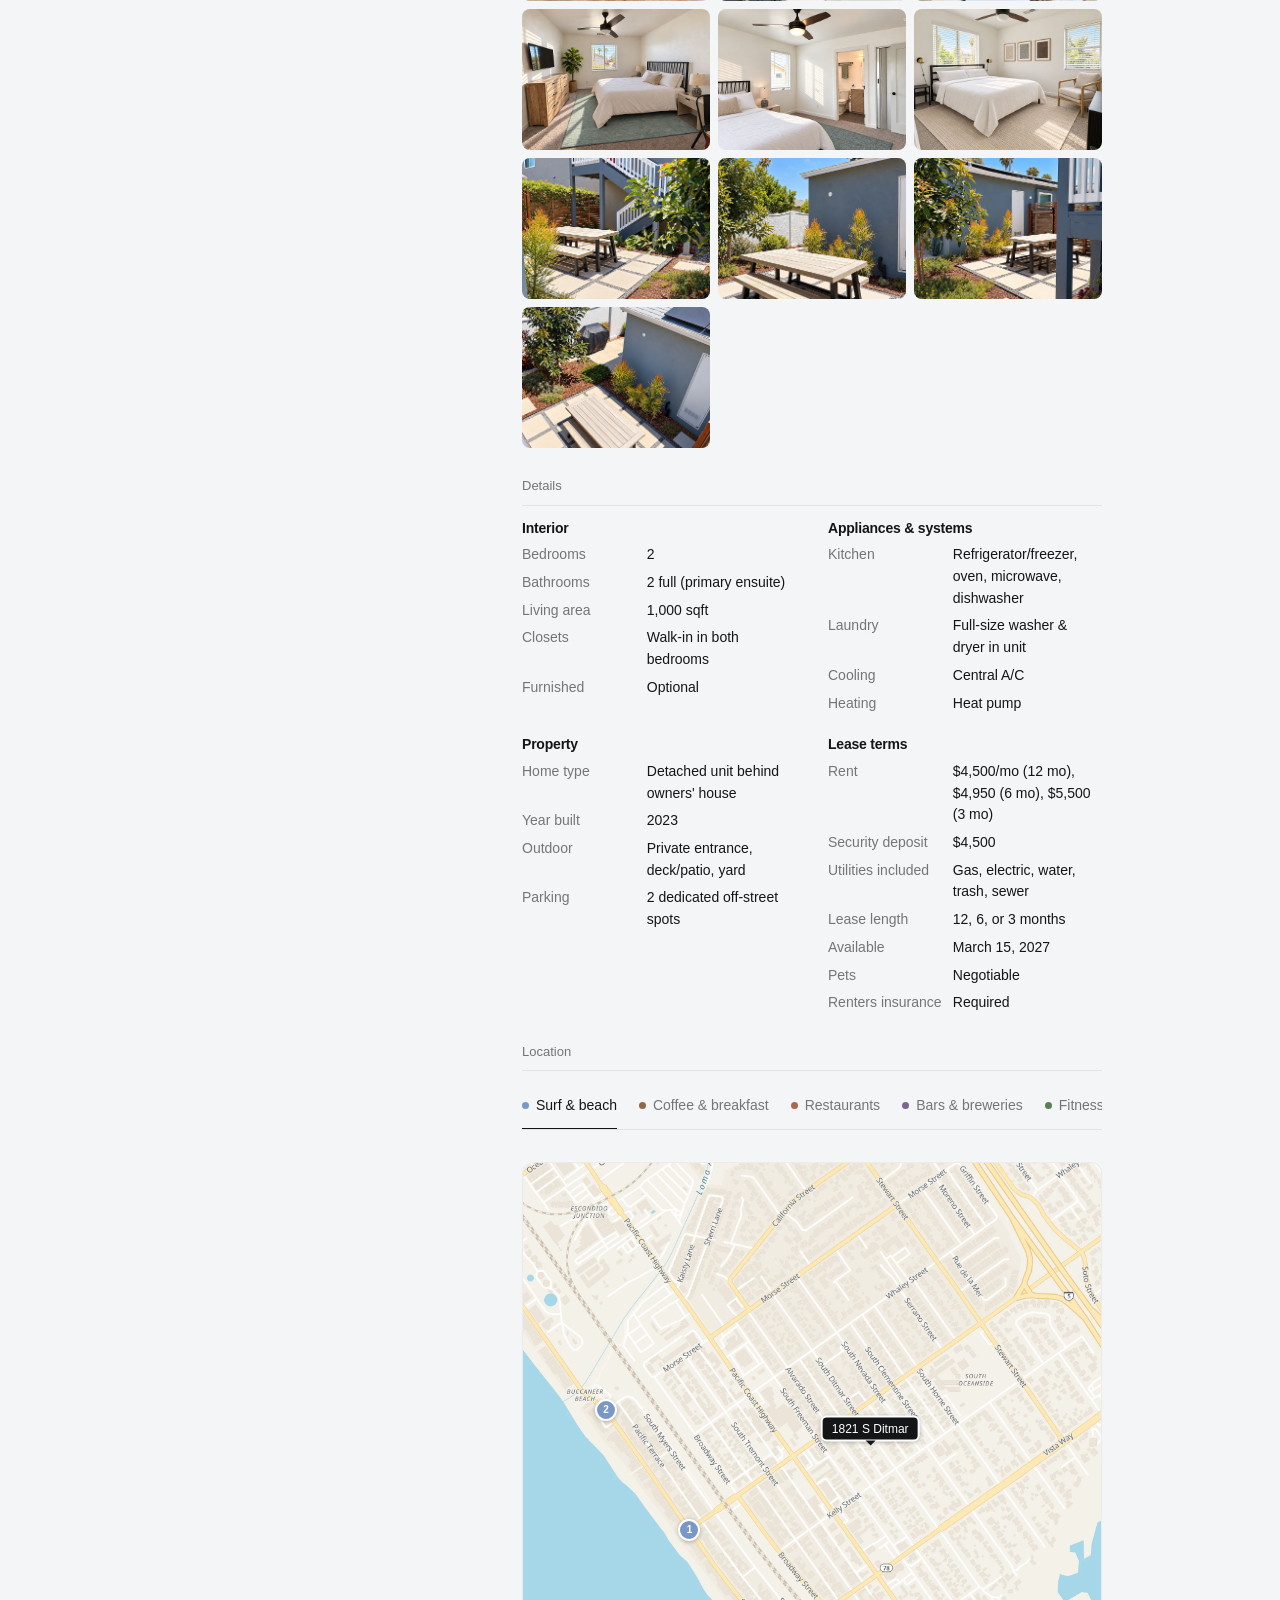
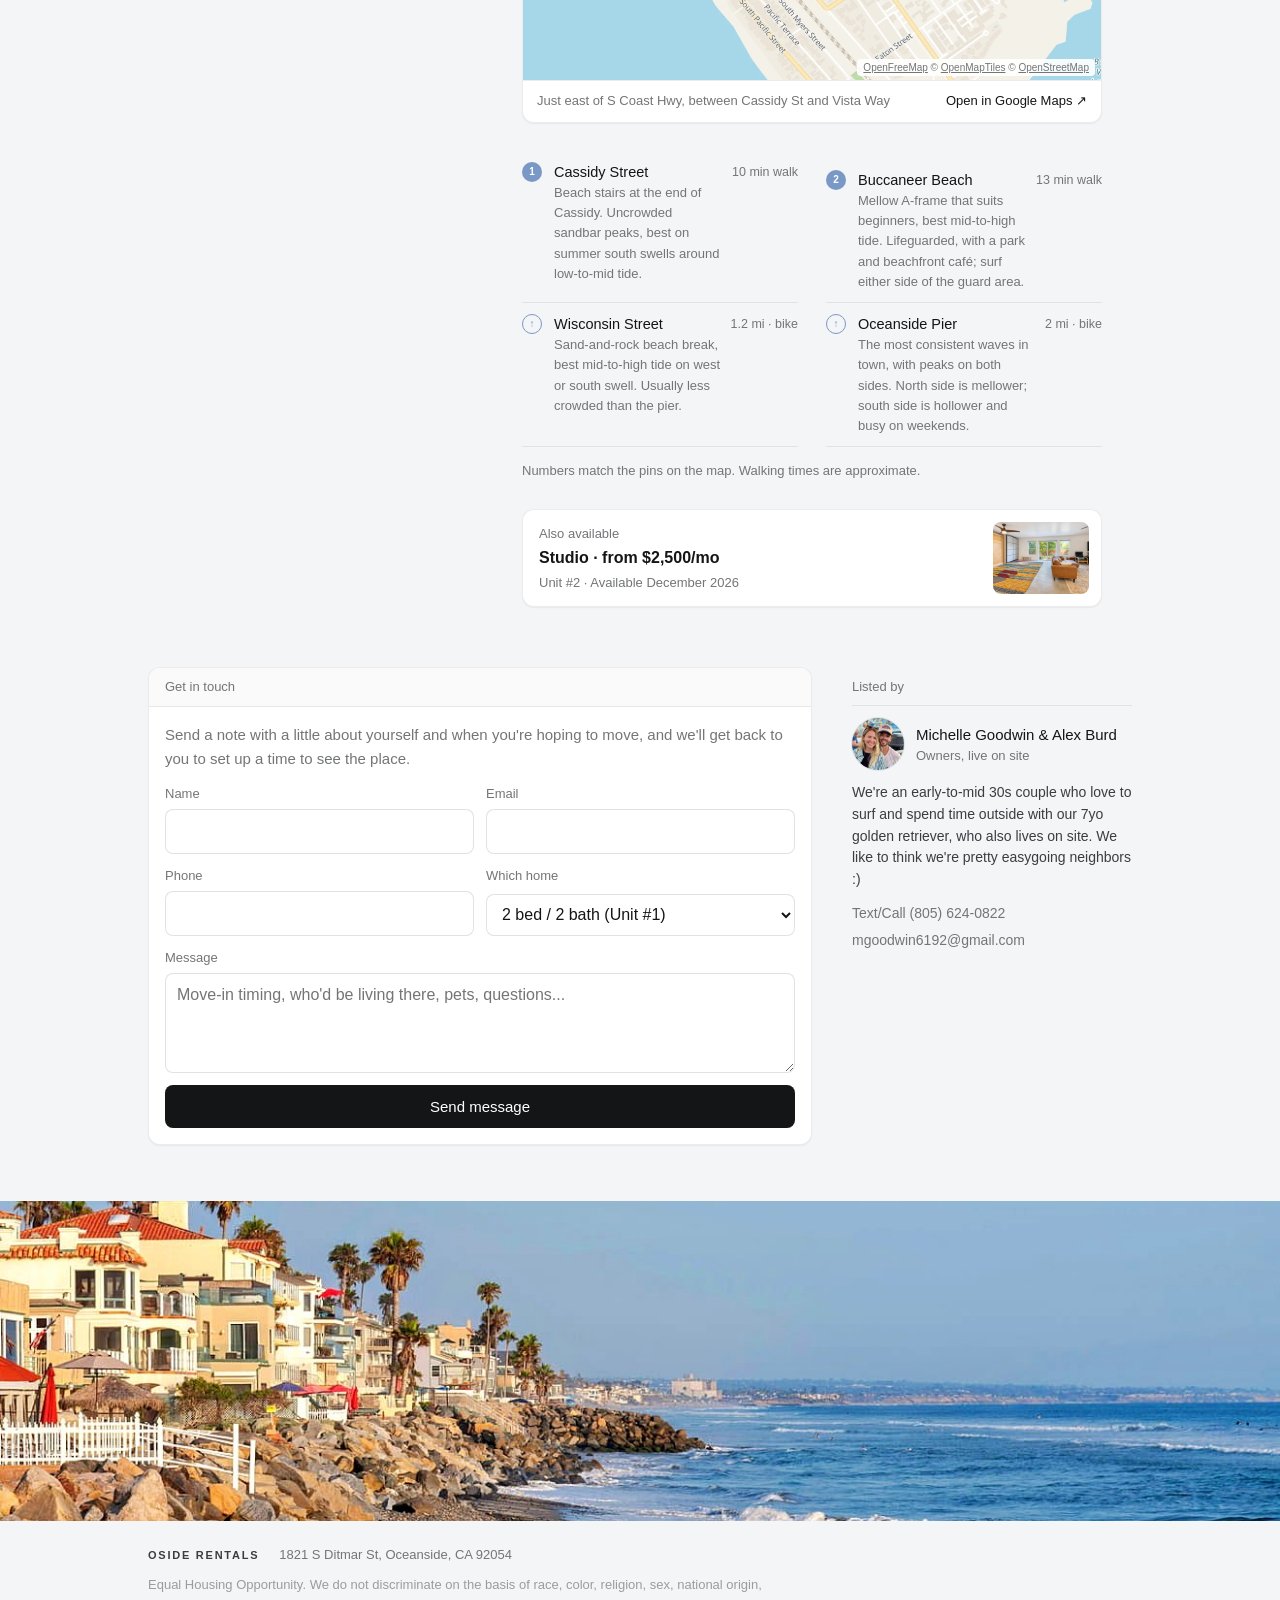
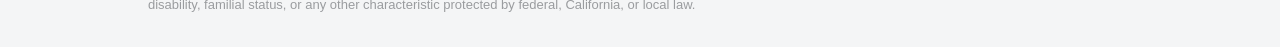
==== commit 5fd4b72d: "Add files via upload" ====
--- a/homes/unit1.html
+++ b/homes/unit1.html
@@ -3,14 +3,14 @@
 <head>
 <meta charset="utf-8">
 <meta name="viewport" content="width=device-width, initial-scale=1, viewport-fit=cover">
-<title>2 bed / 2 bath for rent · $4,500/mo · 1821 S Ditmar St</title>
-<meta name="description" content="2 bed / 2 bath at 1821 S Ditmar St in South Oceanside. $4,500/mo, available March 15, 2027. Utilities included.">
+<title>2 bed / 2 bath for rent · from $4,500/mo · 1821 S Ditmar St</title>
+<meta name="description" content="2 bed / 2 bath at 1821 S Ditmar St in South Oceanside. From $4,500/mo, available March 15, 2027. Utilities included.">
 <meta name="robots" content="noindex, nofollow">
 <link rel="canonical" href="https://osiderentals.com/homes/unit1">
 <meta property="og:type" content="website">
-<meta property="og:site_name" content="Backyard Rentals">
-<meta property="og:title" content="2 bed / 2 bath for rent · $4,500/mo · 1821 S Ditmar St">
-<meta property="og:description" content="2 bed / 2 bath at 1821 S Ditmar St in South Oceanside. $4,500/mo, available March 15, 2027. Utilities included.">
+<meta property="og:site_name" content="Oside Rentals">
+<meta property="og:title" content="2 bed / 2 bath for rent · from $4,500/mo · 1821 S Ditmar St">
+<meta property="og:description" content="2 bed / 2 bath at 1821 S Ditmar St in South Oceanside. From $4,500/mo, available March 15, 2027. Utilities included.">
 <meta property="og:url" content="https://osiderentals.com/homes/unit1">
 <meta property="og:image" content="https://osiderentals.com/01.jpg">
 <meta property="og:image:width" content="1024">
@@ -26,7 +26,7 @@
 <div class="tint" aria-hidden="true"><img src="/01.jpg" alt=""></div>
 <header class="site-header">
   <div class="wrap">
-    <a class="wordmark" href="/">Backyard Rentals</a>
+    <a class="wordmark" href="/">Oside Rentals</a>
     <nav class="nav" aria-label="Main">
       <a href="/#homes">Homes</a>
       <a href="/#neighborhood">Neighborhood</a>
@@ -44,22 +44,22 @@
     <a class="crumb" href="/#homes">← All homes</a>
     <h1>2 bed / 2 bath</h1>
     <div class="rows">
-      <div class="row"><div class="ibox"><svg viewBox="0 0 24 24" fill="none" stroke="currentColor" stroke-width="1.6" stroke-linecap="round" stroke-linejoin="round" aria-hidden="true"><rect x="3" y="5" width="18" height="16" rx="2"/><path d="M3 10h18M8 3v4M16 3v4"/></svg></div><div><b>Available March 15, 2027</b><span>1-year lease</span></div></div>
+      <div class="row"><div class="ibox"><svg viewBox="0 0 24 24" fill="none" stroke="currentColor" stroke-width="1.6" stroke-linecap="round" stroke-linejoin="round" aria-hidden="true"><rect x="3" y="5" width="18" height="16" rx="2"/><path d="M3 10h18M8 3v4M16 3v4"/></svg></div><div><b>Available March 15, 2027</b><span>12, 6, or 3-month lease</span></div></div>
       <div class="row"><div class="ibox"><svg viewBox="0 0 24 24" fill="none" stroke="currentColor" stroke-width="1.6" stroke-linecap="round" stroke-linejoin="round" aria-hidden="true"><path d="M12 21s-7-6.2-7-11.5A7 7 0 0 1 19 9.5C19 14.8 12 21 12 21z"/><circle cx="12" cy="9.5" r="2.5"/></svg></div><div><a class="addr" href="https://www.google.com/maps/search/?api=1&query=1821+S+Ditmar+St+Oceanside+CA+92054" target="_blank" rel="noopener">1821 S Ditmar St #1 ↗</a><span>South Oceanside, CA 92054</span></div></div>
     </div>
 
     <div class="card rent-card">
-      <div class="card-head"><span class="label">Rent</span><span class="label">2 beds · 2 baths · 1,000 sqft</span></div>
+      <div class="card-head"><span class="label">Monthly rent</span><span class="label">2 beds · 2 baths · 1,000 sqft</span></div>
       <div class="card-body">
-        <div class="rent-price">$4,500<span>/mo</span></div>
-        <dl class="terms"><div><dt>Deposit</dt><dd>$4,500</dd></div><div><dt>Utilities</dt><dd>All included</dd></div><div><dt>Available</dt><dd>Mar 15, 2027</dd></div><div><dt>Lease</dt><dd>1 year</dd></div><div><dt>Pets</dt><dd>Negotiable</dd></div><div><dt>Furnishing</dt><dd>Either</dd></div></dl>
+        <div class="tiers"><div><span>12 months</span><b>$4,500</b></div><div><span>6 months</span><b>$4,950</b></div><div><span>3 months</span><b>$5,500</b></div></div>
+        <p class="rent-note">$4,500 deposit · Utilities included · Pets negotiable · Furnished or unfurnished</p>
         <a class="btn btn-block" href="#contact">Get in touch</a>
       </div>
     </div>
 
     <section class="u-sec"><div class="label sec-label">About</div><div class="desc"><p>Live steps from the best of South Oceanside in this bright, brand-new 2-bedroom, 2-bath home, built in 2023. Walking distance to the beach and to South O&#x27;s restaurants, coffee shops, and bars.</p><p>The unit gets great natural light. The kitchen has all-new appliances: refrigerator, oven, microwave and dishwasher. Full-size washer and dryer in the unit, central A/C, and heat pump. The primary bedroom has an ensuite bathroom, and both bedrooms have walk-in closets.</p><p>Outside, you have your own private entrance, patio, and yard area. The unit is fully detached; the owners live in the separate front house on the same lot. Two dedicated off-street parking spots are included, which is a real perk this close to the coast.</p><p>Available furnished or unfurnished. Pets negotiable.</p></div><ul class="bullets"><li>Built in 2023, everything new</li><li>Walk to the beach and South O dining and shops</li><li>Private entrance, deck, and patio/yard</li><li>In-unit washer and dryer</li><li>Central A/C and heat pump</li><li>2 dedicated off-street parking spots</li><li>Furnished or unfurnished</li><li>Gas, electricity, water, trash, and sewer included</li></ul></section>
     <section class="u-sec"><div class="label sec-label">Photos</div><div class="thumbs" id="thumbs"><button type="button" data-i="0" aria-label="Open photo 1: Kitchen and dining"><img src="/01.jpg" alt="Kitchen and dining" loading="lazy"></button><button type="button" data-i="1" aria-label="Open photo 2: Living room"><img src="/02.jpg" alt="Living room" loading="lazy"></button><button type="button" data-i="2" aria-label="Open photo 3: Kitchen"><img src="/03.jpg" alt="Kitchen" loading="lazy"></button><button type="button" data-i="3" aria-label="Open photo 4: Kitchen and entry"><img src="/04.jpg" alt="Kitchen and entry" loading="lazy"></button><button type="button" data-i="4" aria-label="Open photo 5: Living room"><img src="/05.jpg" alt="Living room" loading="lazy"></button><button type="button" data-i="5" aria-label="Open photo 6: Dining area"><img src="/06.jpg" alt="Dining area" loading="lazy"></button><button type="button" data-i="6" aria-label="Open photo 7: Hallway desk nook + storage closet"><img src="/07.jpg" alt="Hallway desk nook + storage closet" loading="lazy"></button><button type="button" data-i="7" aria-label="Open photo 8: Bathroom"><img src="/08.jpg" alt="Bathroom" loading="lazy"></button><button type="button" data-i="8" aria-label="Open photo 9: Laundry"><img src="/09.jpg" alt="Laundry" loading="lazy"></button><button type="button" data-i="9" aria-label="Open photo 10: Primary bedroom"><img src="/10.jpg" alt="Primary bedroom" loading="lazy"></button><button type="button" data-i="10" aria-label="Open photo 11: Primary bedroom and ensuite"><img src="/11.jpg" alt="Primary bedroom and ensuite" loading="lazy"></button><button type="button" data-i="11" aria-label="Open photo 12: Second bedroom"><img src="/12.jpg" alt="Second bedroom" loading="lazy"></button><button type="button" data-i="12" aria-label="Open photo 13: Patio"><img src="/13.jpg" alt="Patio" loading="lazy"></button><button type="button" data-i="13" aria-label="Open photo 14: Patio and yard"><img src="/14.jpg" alt="Patio and yard" loading="lazy"></button><button type="button" data-i="14" aria-label="Open photo 15: Yard"><img src="/15.jpg" alt="Yard" loading="lazy"></button><button type="button" data-i="15" aria-label="Open photo 16: Patio"><img src="/16.jpg" alt="Patio" loading="lazy"></button></div></section>
-    <section class="u-sec"><div class="label sec-label">Details</div><div class="facts"><div><h3>Interior</h3><dl><div><dt>Bedrooms</dt><dd>2</dd></div><div><dt>Bathrooms</dt><dd>2 full (primary ensuite)</dd></div><div><dt>Living area</dt><dd>1,000 sqft</dd></div><div><dt>Closets</dt><dd>Walk-in in both bedrooms</dd></div><div><dt>Furnished</dt><dd>Optional</dd></div></dl></div><div><h3>Appliances &amp; systems</h3><dl><div><dt>Kitchen</dt><dd>Refrigerator/freezer, oven, microwave, dishwasher</dd></div><div><dt>Laundry</dt><dd>Full-size washer &amp; dryer in unit</dd></div><div><dt>Cooling</dt><dd>Central A/C</dd></div><div><dt>Heating</dt><dd>Heat pump</dd></div></dl></div><div><h3>Property</h3><dl><div><dt>Home type</dt><dd>Detached unit behind owners&#x27; house</dd></div><div><dt>Year built</dt><dd>2023</dd></div><div><dt>Outdoor</dt><dd>Private entrance, deck/patio, yard</dd></div><div><dt>Parking</dt><dd>2 dedicated off-street spots</dd></div></dl></div><div><h3>Lease terms</h3><dl><div><dt>Rent</dt><dd>$4,500/mo</dd></div><div><dt>Security deposit</dt><dd>$4,500</dd></div><div><dt>Utilities included</dt><dd>Gas, electric, water, trash, sewer</dd></div><div><dt>Lease length</dt><dd>1 year</dd></div><div><dt>Available</dt><dd>March 15, 2027</dd></div><div><dt>Pets</dt><dd>Negotiable</dd></div><div><dt>Renters insurance</dt><dd>Required</dd></div></dl></div></div></section>
+    <section class="u-sec"><div class="label sec-label">Details</div><div class="facts"><div><h3>Interior</h3><dl><div><dt>Bedrooms</dt><dd>2</dd></div><div><dt>Bathrooms</dt><dd>2 full (primary ensuite)</dd></div><div><dt>Living area</dt><dd>1,000 sqft</dd></div><div><dt>Closets</dt><dd>Walk-in in both bedrooms</dd></div><div><dt>Furnished</dt><dd>Optional</dd></div></dl></div><div><h3>Appliances &amp; systems</h3><dl><div><dt>Kitchen</dt><dd>Refrigerator/freezer, oven, microwave, dishwasher</dd></div><div><dt>Laundry</dt><dd>Full-size washer &amp; dryer in unit</dd></div><div><dt>Cooling</dt><dd>Central A/C</dd></div><div><dt>Heating</dt><dd>Heat pump</dd></div></dl></div><div><h3>Property</h3><dl><div><dt>Home type</dt><dd>Detached unit behind owners&#x27; house</dd></div><div><dt>Year built</dt><dd>2023</dd></div><div><dt>Outdoor</dt><dd>Private entrance, deck/patio, yard</dd></div><div><dt>Parking</dt><dd>2 dedicated off-street spots</dd></div></dl></div><div><h3>Lease terms</h3><dl><div><dt>Rent</dt><dd>$4,500/mo (12 mo), $4,950 (6 mo), $5,500 (3 mo)</dd></div><div><dt>Security deposit</dt><dd>$4,500</dd></div><div><dt>Utilities included</dt><dd>Gas, electric, water, trash, sewer</dd></div><div><dt>Lease length</dt><dd>12, 6, or 3 months</dd></div><div><dt>Available</dt><dd>March 15, 2027</dd></div><div><dt>Pets</dt><dd>Negotiable</dd></div><div><dt>Renters insurance</dt><dd>Required</dd></div></dl></div></div></section>
     <section class="u-sec" id="neighborhood"><div class="label sec-label">Location</div><div class="tabs" id="filters" role="tablist" aria-label="Neighborhood categories"></div><div class="card map-card">
           <div class="map" id="mapBox">
             <img src="/map-color.webp" alt="Street map of South Oceanside showing the homes on S Ditmar St, a block east of Coast Highway" width="960" height="860" loading="lazy">
@@ -73,7 +73,7 @@
         </div><div><div class="groups" id="groups"></div>
         <p class="muted small" style="margin-top:14px">Numbers match the pins on the map. Walking times are approximate.</p></div></section>
     <a class="card also" href="/homes/unit2">
-      <div><span class="label">Also available</span><b>Studio · $2,500/mo</b><span class="muted small">Unit #2 · Available Nov 20, 2026</span></div>
+      <div><span class="label">Also available</span><b>Studio · from $2,500/mo</b><span class="muted small">Unit #2 · Available December 2026</span></div>
       <img src="/studio/s01.jpg" alt="">
     </a>
   </div>
@@ -116,16 +116,17 @@
     </div>
   </div>
 </section>
+<div class="photo-band" aria-hidden="true"><img src="/hero-coast.jpg" alt="" loading="lazy"></div>
 <footer class="site-footer">
   <div class="wrap">
     <div class="footer-row">
-      <a class="wordmark" href="/">Backyard Rentals</a>
+      <a class="wordmark" href="/">Oside Rentals</a>
       <span>1821 S Ditmar St, Oceanside, CA 92054</span>
     </div>
     <p class="eho">Equal Housing Opportunity. We do not discriminate on the basis of race, color, religion, sex, national origin, disability, familial status, or any other characteristic protected by federal, California, or local law.</p>
   </div>
 </footer>
-<div class="mbar"><div><div class="p">$4,500<small>/mo</small></div><div class="s">Available Mar 15, 2027</div></div><a class="btn" href="#contact">Get in touch</a></div>
+<div class="mbar"><div><div class="p"><small>From </small>$4,500<small>/mo</small></div><div class="s">Available Mar 15, 2027</div></div><a class="btn" href="#contact">Get in touch</a></div>
 
 <div class="lb" id="lb" hidden role="dialog" aria-modal="true" aria-label="Photo viewer">
   <div class="lb-top"><div class="cap" id="lbCap"></div><button class="lb-x" id="lbClose" type="button" aria-label="Close photos">×</button></div>
--- a/assets/site.css
+++ b/assets/site.css
@@ -54,8 +54,8 @@
 
 /* home hero: full-bleed photo, gentle left shade for the text */
 .hero{position:relative;overflow:hidden;background:#3a3f46;color:#fff;isolation:isolate;min-height:clamp(280px,42vh,400px);display:flex;flex-direction:column}
-.hero-photo{position:absolute;inset:0;width:100%;height:100%;object-fit:cover;object-position:60% 55%;z-index:-2}
-.hero::after{content:"";position:absolute;inset:0;z-index:-1;background:linear-gradient(90deg,rgba(15,18,22,.5) 0%,rgba(15,18,22,.2) 45%,rgba(15,18,22,0) 70%),linear-gradient(180deg,rgba(15,18,22,.35) 0%,rgba(15,18,22,0) 22%)}
+.hero-photo{position:absolute;inset:0;width:100%;height:100%;object-fit:cover;object-position:50% 40%;z-index:-2}
+.hero::after{content:"";position:absolute;inset:0;z-index:-1;background:linear-gradient(90deg,rgba(15,18,22,.52) 0%,rgba(15,18,22,.26) 42%,rgba(15,18,22,0) 70%),linear-gradient(180deg,rgba(15,18,22,.35) 0%,rgba(15,18,22,0) 22%)}
 .hero-content{position:relative;z-index:1;flex:1;width:100%;display:flex;align-items:flex-end;padding-block:24px clamp(32px,4vw,44px)}
 .hero-text{display:grid;gap:14px;justify-items:start}
 .hero h1{font-size:clamp(34px,4.2vw,50px);letter-spacing:-.02em}
@@ -149,6 +149,9 @@
 .contact-list a:hover{color:var(--ink);text-decoration:underline}
 
 /* footer */
+.photo-band{height:clamp(200px,28vw,320px);overflow:hidden;background:var(--soft)}
+.photo-band img{width:100%;height:100%;object-fit:cover;object-position:50% 30%;display:block}
+.photo-band + .site-footer{border-top:0}
 .site-footer{border-top:1px solid var(--line);padding-block:24px 32px;font-size:13px;color:var(--muted)}
 .site-footer .wrap{display:grid;gap:10px}
 .footer-row{display:flex;flex-wrap:wrap;gap:6px 20px;align-items:center}
@@ -298,7 +301,10 @@
 @media (max-width:720px){
   .nav a:not(.nav-cta){display:none}
   .hero{min-height:340px}
-  .hero::after{background:linear-gradient(180deg,rgba(15,18,22,.35) 0%,rgba(15,18,22,0) 25%,rgba(15,18,22,0) 50%,rgba(15,18,22,.5) 100%)}
+  .hero-photo{object-position:88% 50%}
+  .photo-band{height:200px}
+  .photo-band img{object-position:50% 50%}
+  .hero::after{background:linear-gradient(180deg,rgba(15,18,22,.35) 0%,rgba(15,18,22,0) 22%,rgba(15,18,22,.2) 40%,rgba(15,18,22,.72) 100%)}
   .terms{grid-template-columns:repeat(2,minmax(0,1fr))}
   .facts,.bullets,.quick{grid-template-columns:minmax(0,1fr)}
   .form-row{grid-template-columns:minmax(0,1fr)}
@@ -319,3 +325,11 @@
 }
 .group h3{display:none}
 @media (prefers-reduced-motion:reduce){*{transition:none!important;scroll-behavior:auto!important}}
+.desc p.note{background:var(--soft,#f2f3f4);border-radius:8px;padding:10px 14px;font-size:14px}
+
+.tiers{display:grid;grid-template-columns:repeat(3,minmax(0,1fr));gap:8px}
+.tiers div{display:grid;gap:2px;padding:12px 14px;border:1px solid var(--line);border-radius:10px;background:#fff}
+.tiers span{font-size:13px;color:var(--muted)}
+.tiers b{font-size:20px;font-weight:600;letter-spacing:-.01em}
+.rent-note{font-size:13px;color:var(--muted);line-height:1.5}
+.hc-price small:first-child,.mbar .p small:first-child{font-weight:400;color:var(--muted);font-size:13px}
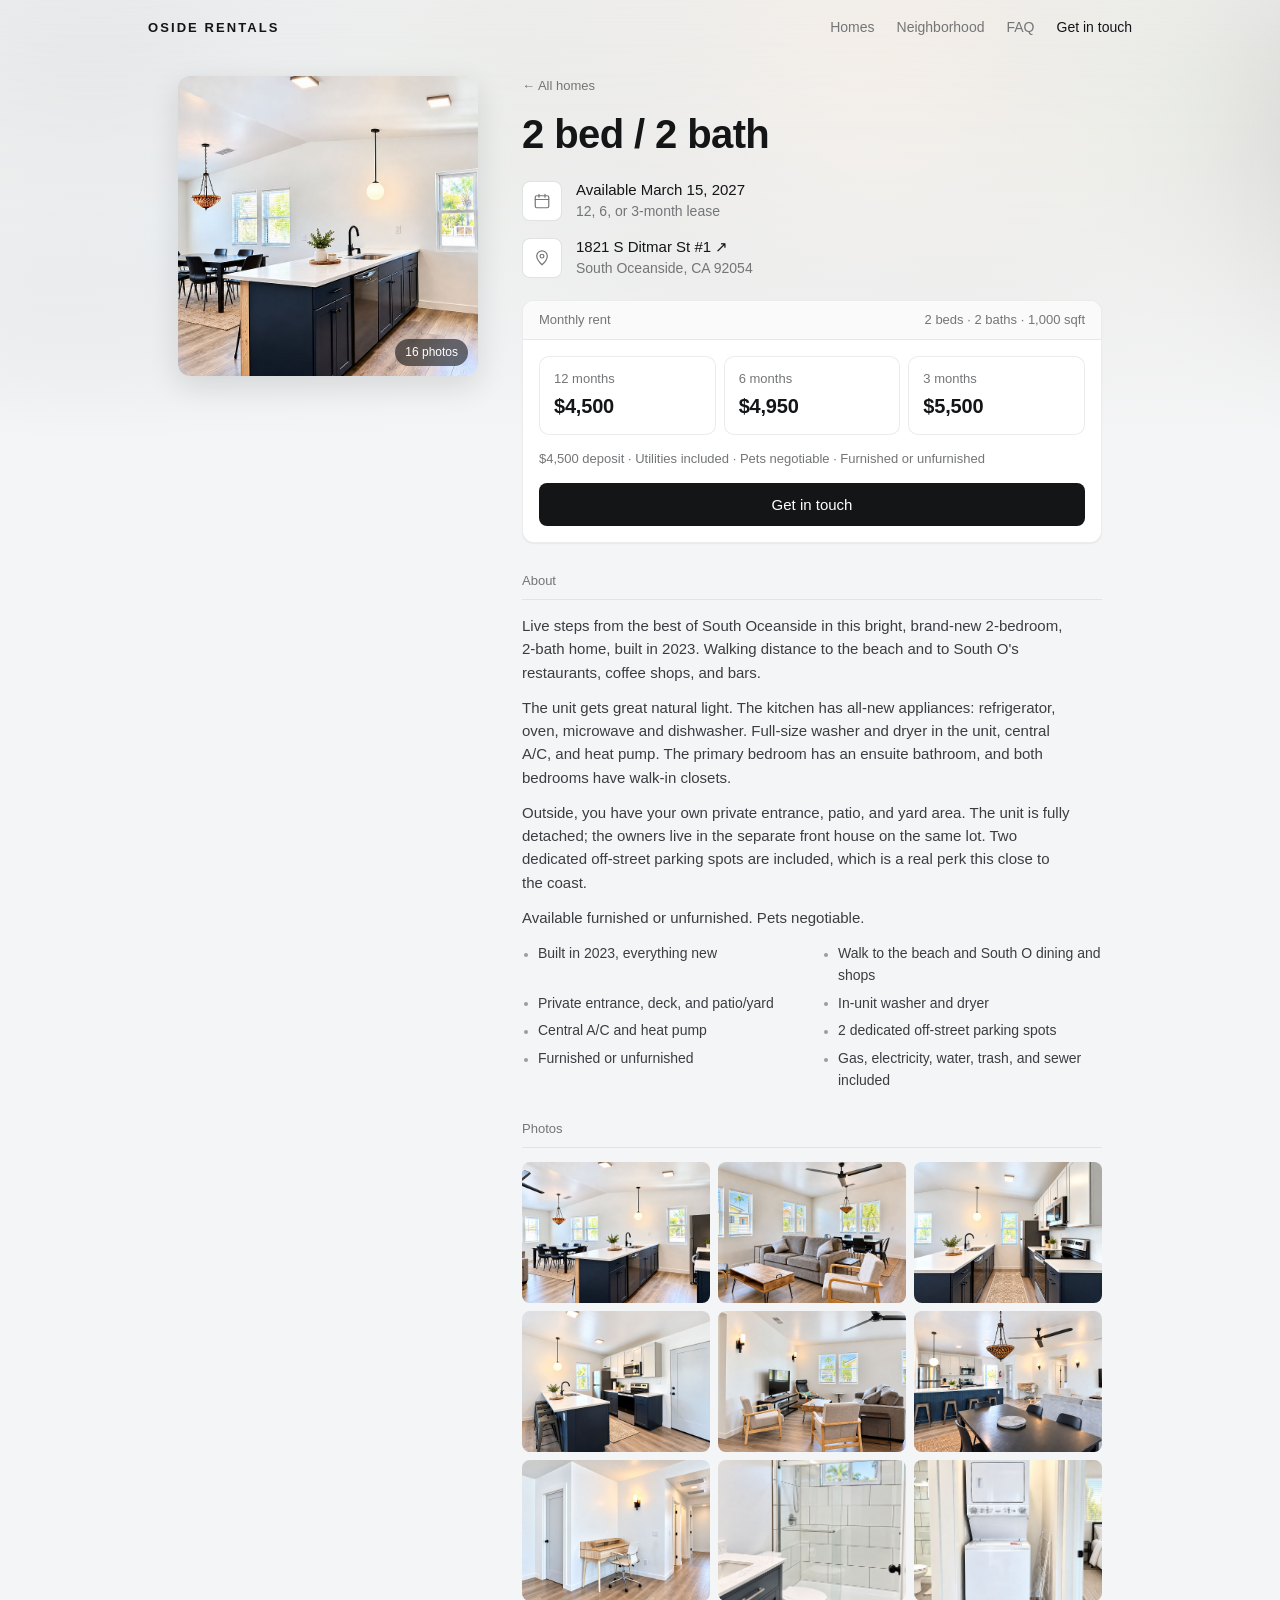
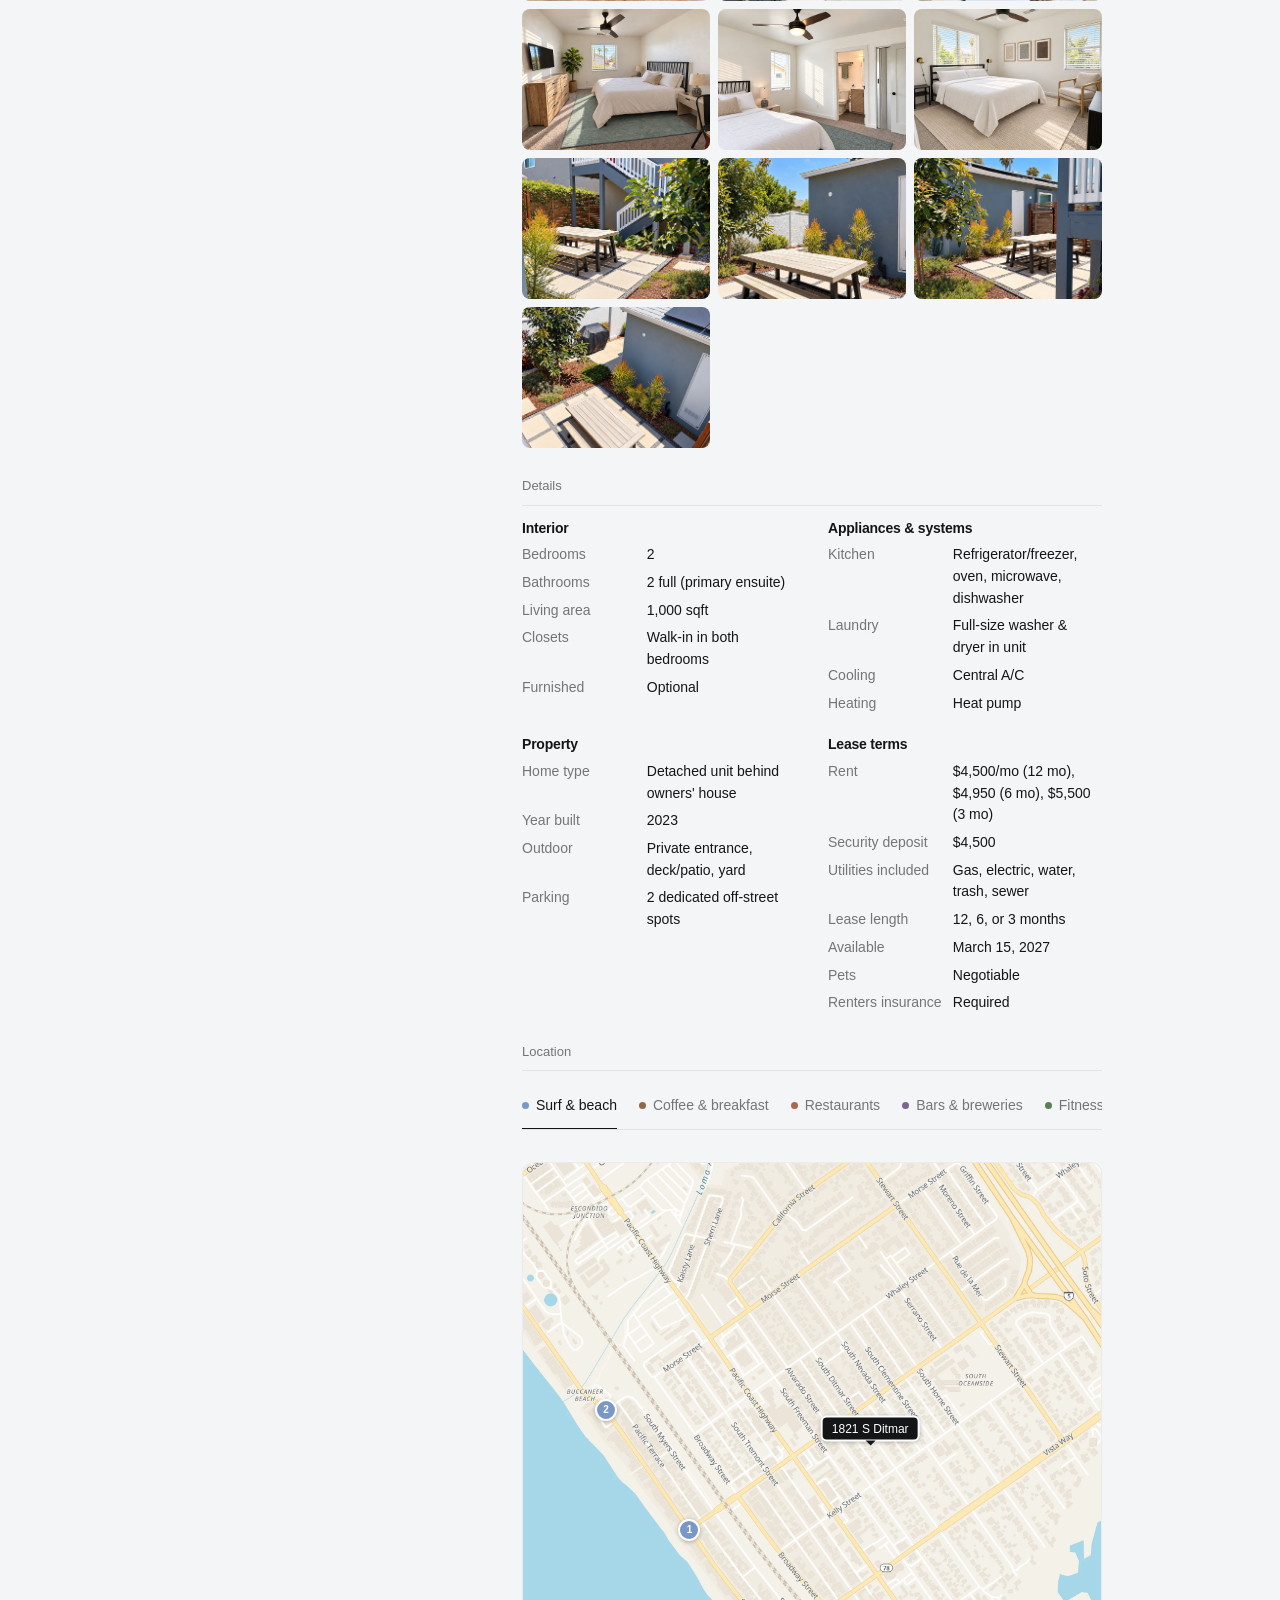
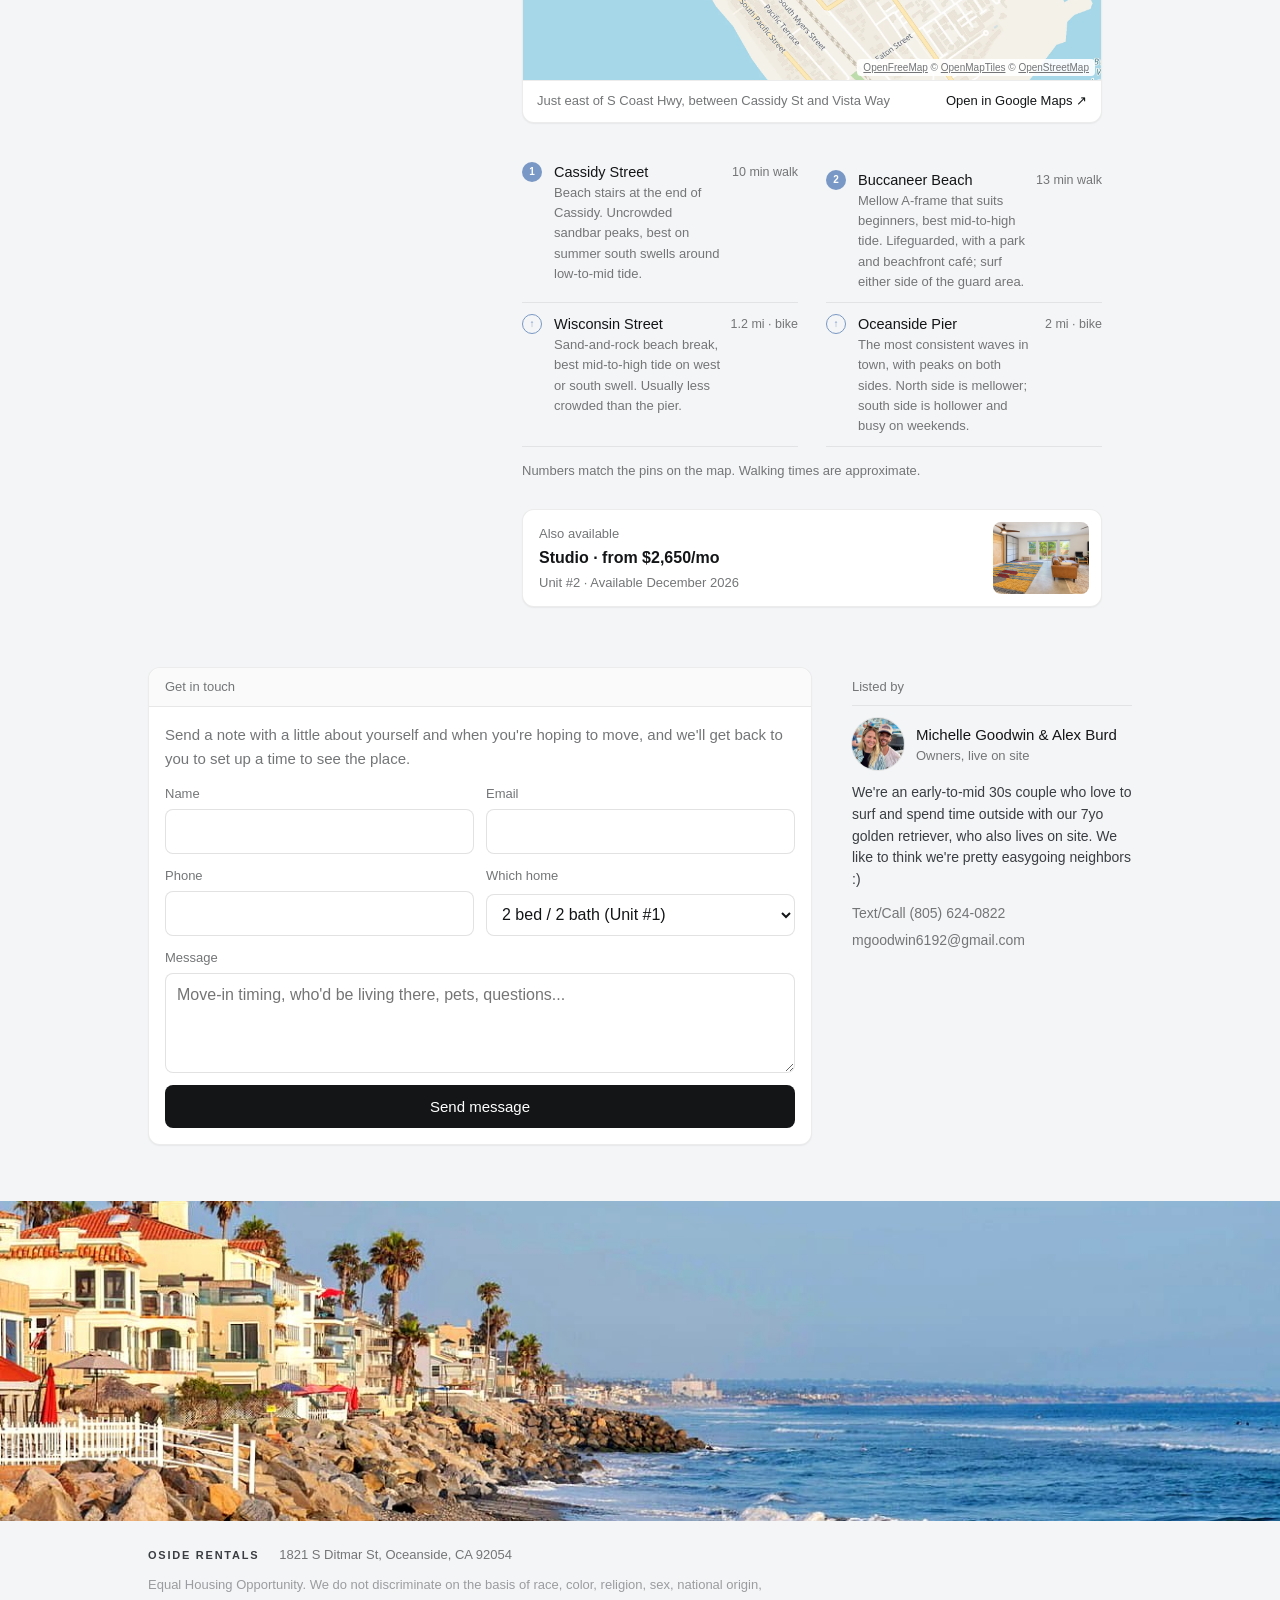
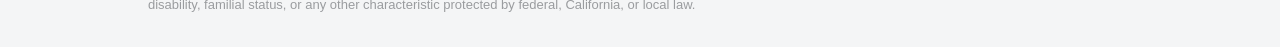
==== commit be563ea2: "Add files via upload" ====
--- a/homes/unit1.html
+++ b/homes/unit1.html
@@ -73,7 +73,7 @@
         </div><div><div class="groups" id="groups"></div>
         <p class="muted small" style="margin-top:14px">Numbers match the pins on the map. Walking times are approximate.</p></div></section>
     <a class="card also" href="/homes/unit2">
-      <div><span class="label">Also available</span><b>Studio · from $2,500/mo</b><span class="muted small">Unit #2 · Available December 2026</span></div>
+      <div><span class="label">Also available</span><b>Studio · from $2,650/mo</b><span class="muted small">Unit #2 · Available December 2026</span></div>
       <img src="/studio/s01.jpg" alt="">
     </a>
   </div>
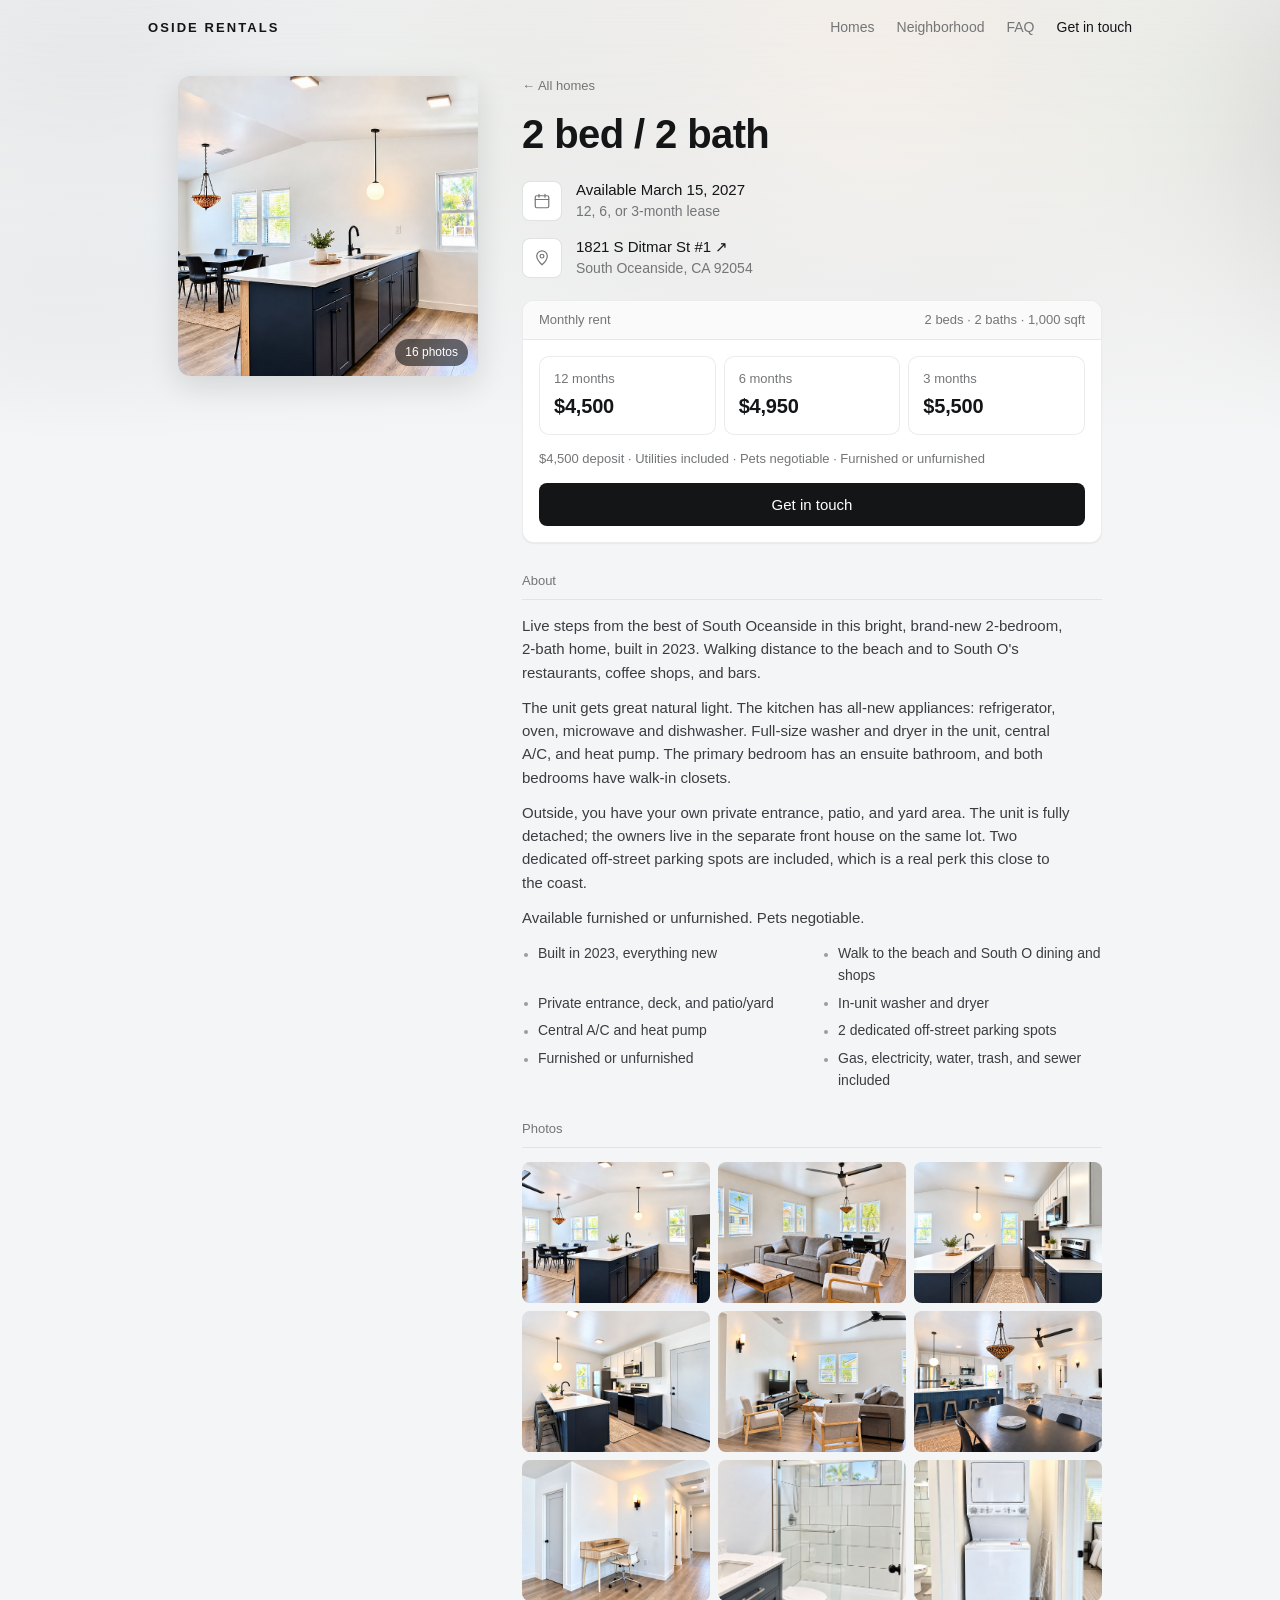
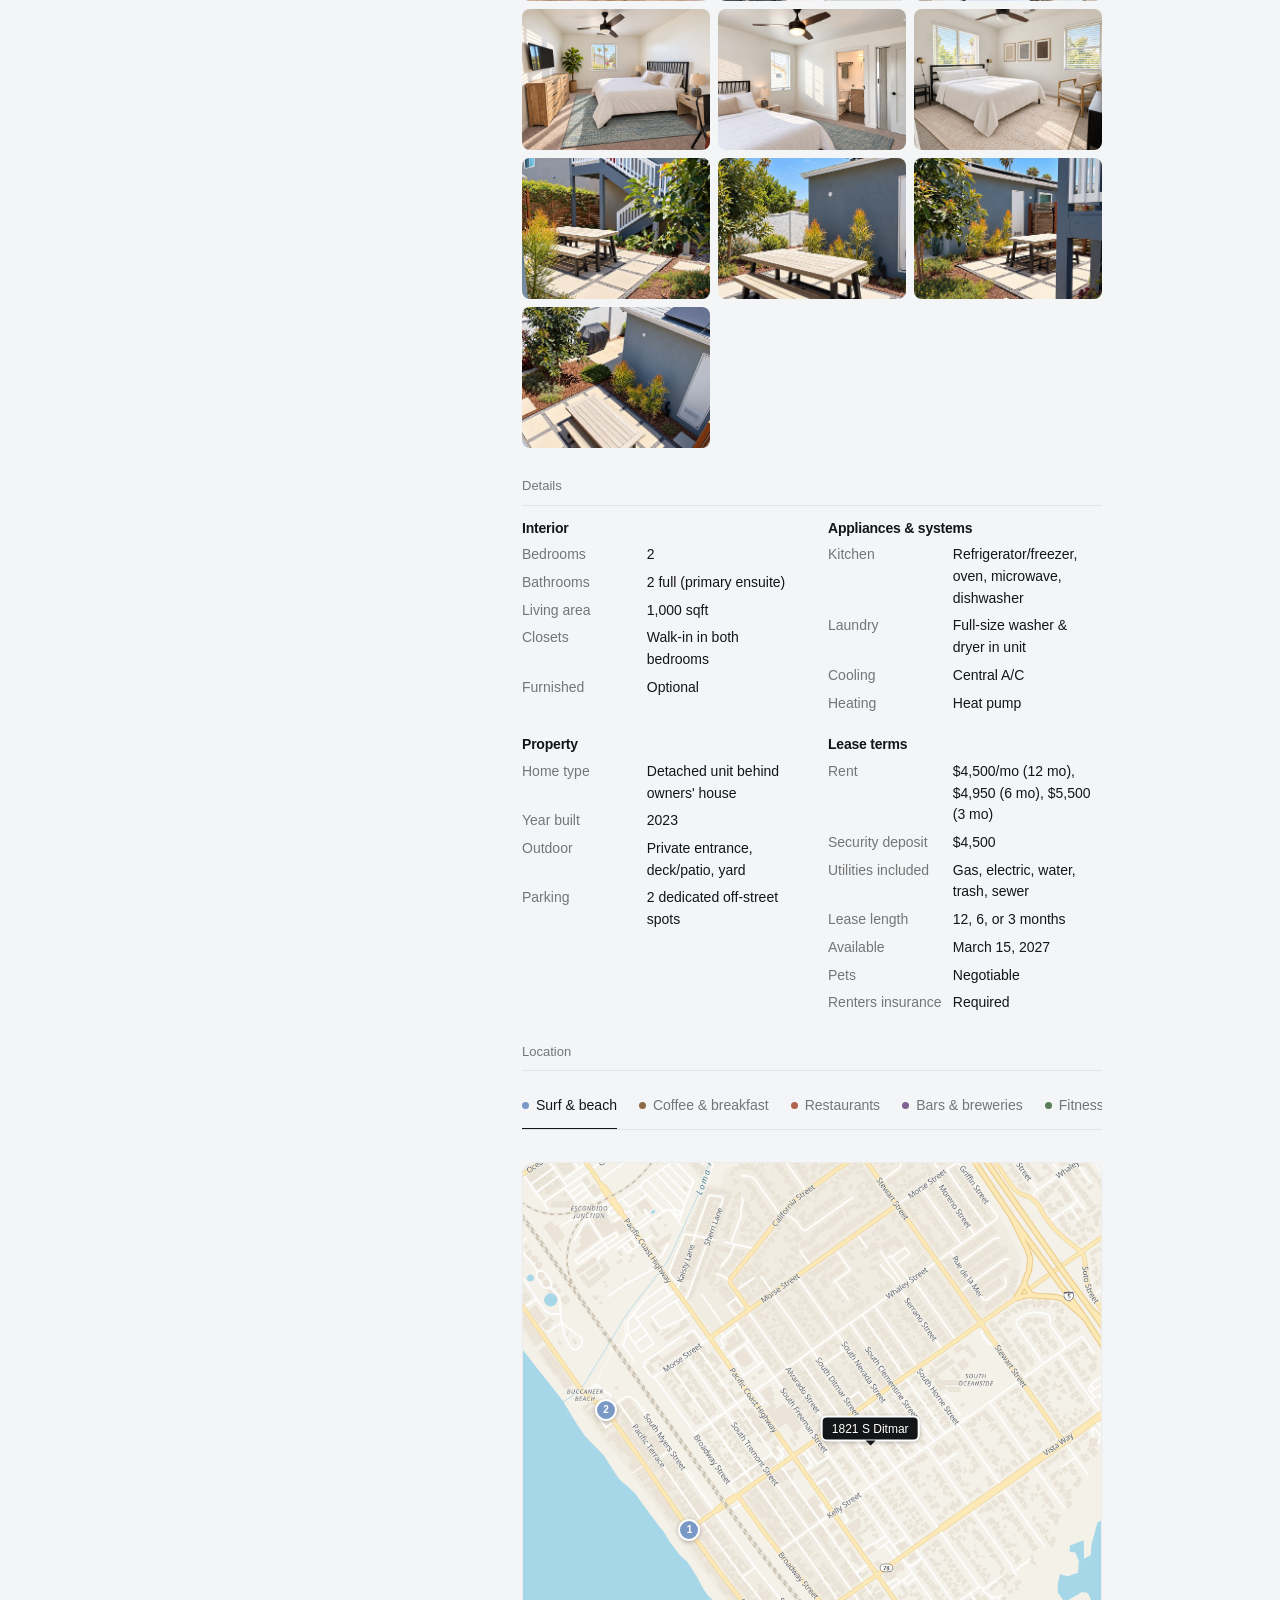
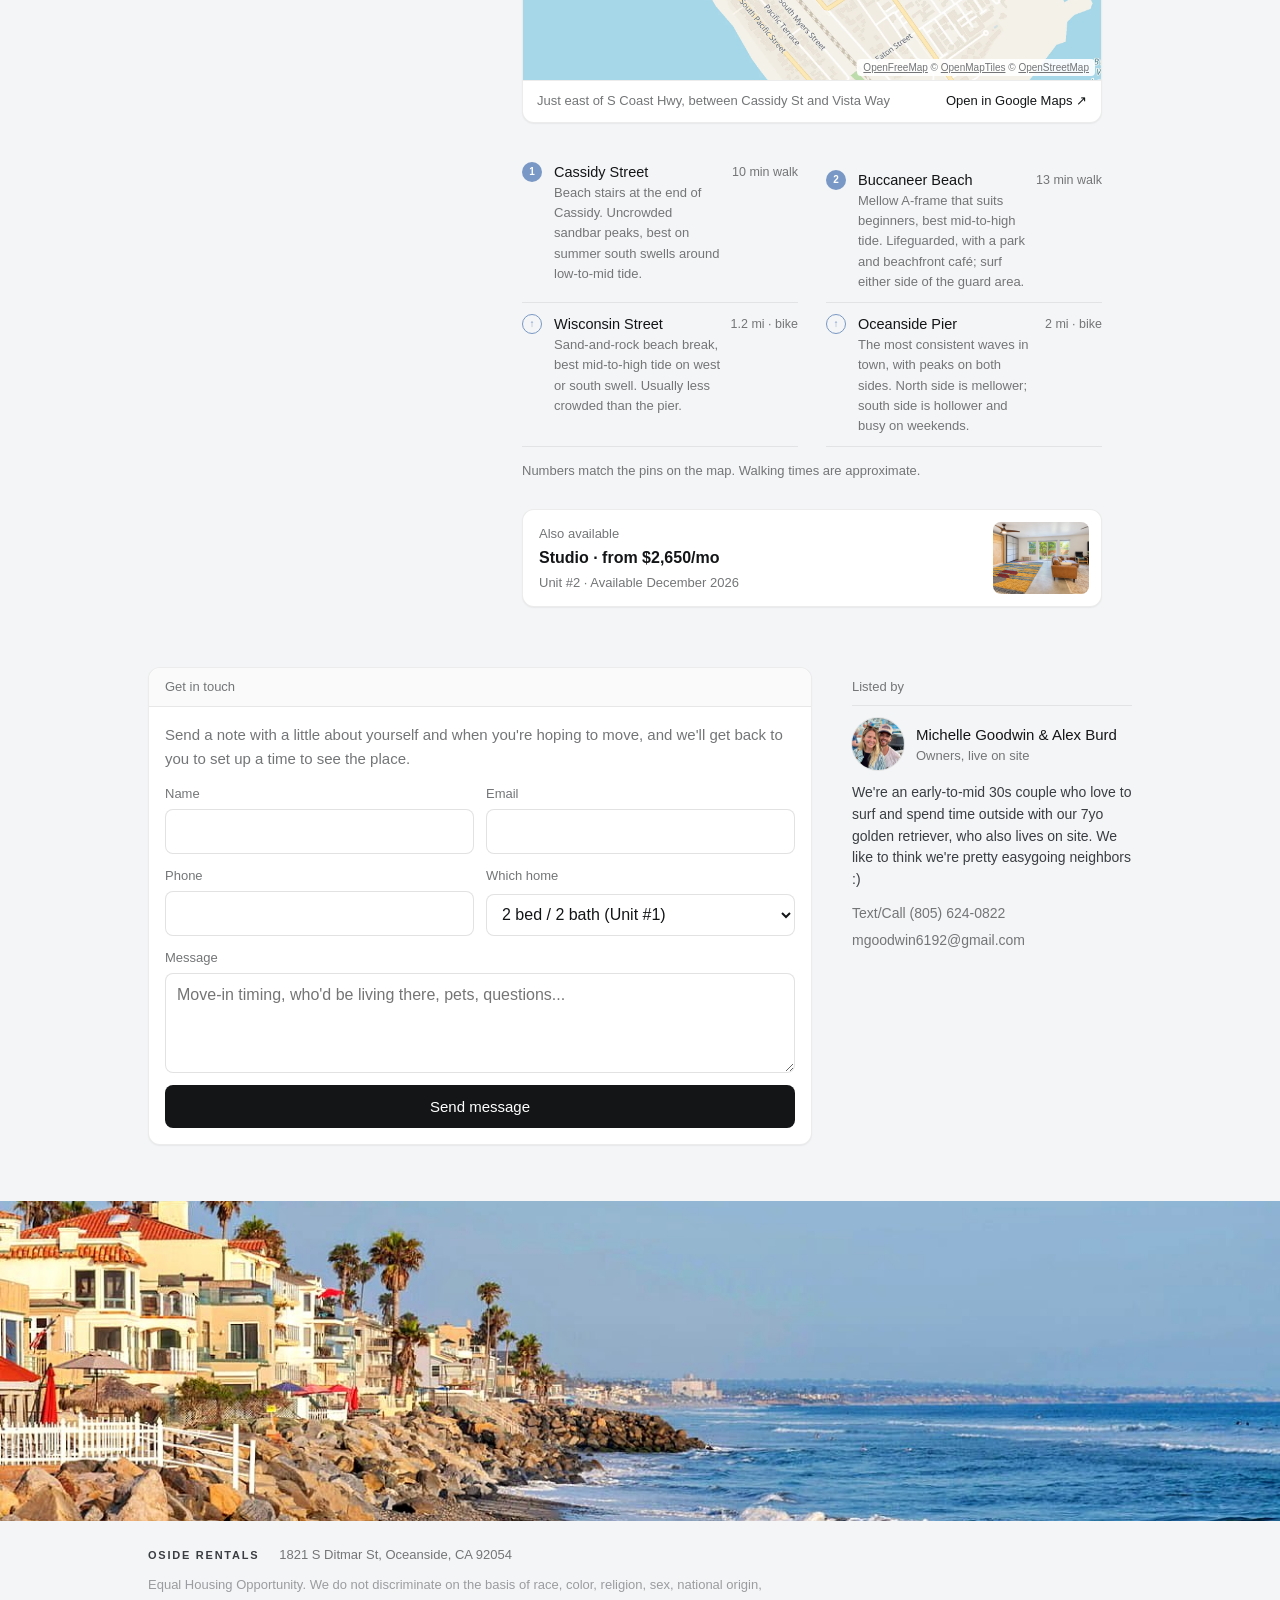
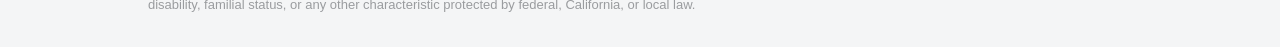
==== commit 42577537: "Add files via upload" ====
--- a/homes/unit1.html
+++ b/homes/unit1.html
@@ -58,7 +58,7 @@
     </div>
 
     <section class="u-sec"><div class="label sec-label">About</div><div class="desc"><p>Live steps from the best of South Oceanside in this bright, brand-new 2-bedroom, 2-bath home, built in 2023. Walking distance to the beach and to South O&#x27;s restaurants, coffee shops, and bars.</p><p>The unit gets great natural light. The kitchen has all-new appliances: refrigerator, oven, microwave and dishwasher. Full-size washer and dryer in the unit, central A/C, and heat pump. The primary bedroom has an ensuite bathroom, and both bedrooms have walk-in closets.</p><p>Outside, you have your own private entrance, patio, and yard area. The unit is fully detached; the owners live in the separate front house on the same lot. Two dedicated off-street parking spots are included, which is a real perk this close to the coast.</p><p>Available furnished or unfurnished. Pets negotiable.</p></div><ul class="bullets"><li>Built in 2023, everything new</li><li>Walk to the beach and South O dining and shops</li><li>Private entrance, deck, and patio/yard</li><li>In-unit washer and dryer</li><li>Central A/C and heat pump</li><li>2 dedicated off-street parking spots</li><li>Furnished or unfurnished</li><li>Gas, electricity, water, trash, and sewer included</li></ul></section>
-    <section class="u-sec"><div class="label sec-label">Photos</div><div class="thumbs" id="thumbs"><button type="button" data-i="0" aria-label="Open photo 1: Kitchen and dining"><img src="/01.jpg" alt="Kitchen and dining" loading="lazy"></button><button type="button" data-i="1" aria-label="Open photo 2: Living room"><img src="/02.jpg" alt="Living room" loading="lazy"></button><button type="button" data-i="2" aria-label="Open photo 3: Kitchen"><img src="/03.jpg" alt="Kitchen" loading="lazy"></button><button type="button" data-i="3" aria-label="Open photo 4: Kitchen and entry"><img src="/04.jpg" alt="Kitchen and entry" loading="lazy"></button><button type="button" data-i="4" aria-label="Open photo 5: Living room"><img src="/05.jpg" alt="Living room" loading="lazy"></button><button type="button" data-i="5" aria-label="Open photo 6: Dining area"><img src="/06.jpg" alt="Dining area" loading="lazy"></button><button type="button" data-i="6" aria-label="Open photo 7: Hallway desk nook + storage closet"><img src="/07.jpg" alt="Hallway desk nook + storage closet" loading="lazy"></button><button type="button" data-i="7" aria-label="Open photo 8: Bathroom"><img src="/08.jpg" alt="Bathroom" loading="lazy"></button><button type="button" data-i="8" aria-label="Open photo 9: Laundry"><img src="/09.jpg" alt="Laundry" loading="lazy"></button><button type="button" data-i="9" aria-label="Open photo 10: Primary bedroom"><img src="/10.jpg" alt="Primary bedroom" loading="lazy"></button><button type="button" data-i="10" aria-label="Open photo 11: Primary bedroom and ensuite"><img src="/11.jpg" alt="Primary bedroom and ensuite" loading="lazy"></button><button type="button" data-i="11" aria-label="Open photo 12: Second bedroom"><img src="/12.jpg" alt="Second bedroom" loading="lazy"></button><button type="button" data-i="12" aria-label="Open photo 13: Patio"><img src="/13.jpg" alt="Patio" loading="lazy"></button><button type="button" data-i="13" aria-label="Open photo 14: Patio and yard"><img src="/14.jpg" alt="Patio and yard" loading="lazy"></button><button type="button" data-i="14" aria-label="Open photo 15: Yard"><img src="/15.jpg" alt="Yard" loading="lazy"></button><button type="button" data-i="15" aria-label="Open photo 16: Patio"><img src="/16.jpg" alt="Patio" loading="lazy"></button></div></section>
+    <section class="u-sec"><div class="label sec-label">Photos</div><div class="thumbs" id="thumbs"><button type="button" data-i="0" aria-label="Open photo 1: Kitchen and dining"><img src="/01.jpg" alt="Kitchen and dining" loading="lazy"></button><button type="button" data-i="1" aria-label="Open photo 2: Living room"><img src="/02.jpg" alt="Living room" loading="lazy"></button><button type="button" data-i="2" aria-label="Open photo 3: Kitchen"><img src="/03.jpg" alt="Kitchen" loading="lazy"></button><button type="button" data-i="3" aria-label="Open photo 4: Kitchen and entry"><img src="/04.jpg" alt="Kitchen and entry" loading="lazy"></button><button type="button" data-i="4" aria-label="Open photo 5: Living room"><img src="/05.jpg" alt="Living room" loading="lazy"></button><button type="button" data-i="5" aria-label="Open photo 6: Dining area"><img src="/06.jpg" alt="Dining area" loading="lazy"></button><button type="button" data-i="6" aria-label="Open photo 7: Hallway desk nook + storage closet"><img src="/07.jpg" alt="Hallway desk nook + storage closet" loading="lazy"></button><button type="button" data-i="7" aria-label="Open photo 8: Bathroom"><img src="/08.jpg" alt="Bathroom" loading="lazy"></button><button type="button" data-i="8" aria-label="Open photo 9: Laundry"><img src="/09.jpg" alt="Laundry" loading="lazy"></button><button type="button" data-i="9" aria-label="Open photo 10: Primary bedroom"><img src="/10.jpg?v=2" alt="Primary bedroom" loading="lazy"></button><button type="button" data-i="10" aria-label="Open photo 11: Primary bedroom and ensuite"><img src="/11.jpg?v=2" alt="Primary bedroom and ensuite" loading="lazy"></button><button type="button" data-i="11" aria-label="Open photo 12: Second bedroom"><img src="/12.jpg?v=2" alt="Second bedroom" loading="lazy"></button><button type="button" data-i="12" aria-label="Open photo 13: Patio"><img src="/13.jpg" alt="Patio" loading="lazy"></button><button type="button" data-i="13" aria-label="Open photo 14: Patio and yard"><img src="/14.jpg" alt="Patio and yard" loading="lazy"></button><button type="button" data-i="14" aria-label="Open photo 15: Yard"><img src="/15.jpg" alt="Yard" loading="lazy"></button><button type="button" data-i="15" aria-label="Open photo 16: Patio"><img src="/16.jpg" alt="Patio" loading="lazy"></button></div></section>
     <section class="u-sec"><div class="label sec-label">Details</div><div class="facts"><div><h3>Interior</h3><dl><div><dt>Bedrooms</dt><dd>2</dd></div><div><dt>Bathrooms</dt><dd>2 full (primary ensuite)</dd></div><div><dt>Living area</dt><dd>1,000 sqft</dd></div><div><dt>Closets</dt><dd>Walk-in in both bedrooms</dd></div><div><dt>Furnished</dt><dd>Optional</dd></div></dl></div><div><h3>Appliances &amp; systems</h3><dl><div><dt>Kitchen</dt><dd>Refrigerator/freezer, oven, microwave, dishwasher</dd></div><div><dt>Laundry</dt><dd>Full-size washer &amp; dryer in unit</dd></div><div><dt>Cooling</dt><dd>Central A/C</dd></div><div><dt>Heating</dt><dd>Heat pump</dd></div></dl></div><div><h3>Property</h3><dl><div><dt>Home type</dt><dd>Detached unit behind owners&#x27; house</dd></div><div><dt>Year built</dt><dd>2023</dd></div><div><dt>Outdoor</dt><dd>Private entrance, deck/patio, yard</dd></div><div><dt>Parking</dt><dd>2 dedicated off-street spots</dd></div></dl></div><div><h3>Lease terms</h3><dl><div><dt>Rent</dt><dd>$4,500/mo (12 mo), $4,950 (6 mo), $5,500 (3 mo)</dd></div><div><dt>Security deposit</dt><dd>$4,500</dd></div><div><dt>Utilities included</dt><dd>Gas, electric, water, trash, sewer</dd></div><div><dt>Lease length</dt><dd>12, 6, or 3 months</dd></div><div><dt>Available</dt><dd>March 15, 2027</dd></div><div><dt>Pets</dt><dd>Negotiable</dd></div><div><dt>Renters insurance</dt><dd>Required</dd></div></dl></div></div></section>
     <section class="u-sec" id="neighborhood"><div class="label sec-label">Location</div><div class="tabs" id="filters" role="tablist" aria-label="Neighborhood categories"></div><div class="card map-card">
           <div class="map" id="mapBox">
@@ -137,7 +137,7 @@
   </div>
   <div class="lb-strip" id="lbStrip"></div>
 </div>
-<script>window.PHOTOS=[["/01.jpg","Kitchen and dining"],["/02.jpg","Living room"],["/03.jpg","Kitchen"],["/04.jpg","Kitchen and entry"],["/05.jpg","Living room"],["/06.jpg","Dining area"],["/07.jpg","Hallway desk nook + storage closet"],["/08.jpg","Bathroom"],["/09.jpg","Laundry"],["/10.jpg","Primary bedroom"],["/11.jpg","Primary bedroom and ensuite"],["/12.jpg","Second bedroom"],["/13.jpg","Patio"],["/14.jpg","Patio and yard"],["/15.jpg","Yard"],["/16.jpg","Patio"]];</script>
+<script>window.PHOTOS=[["/01.jpg","Kitchen and dining"],["/02.jpg","Living room"],["/03.jpg","Kitchen"],["/04.jpg","Kitchen and entry"],["/05.jpg","Living room"],["/06.jpg","Dining area"],["/07.jpg","Hallway desk nook + storage closet"],["/08.jpg","Bathroom"],["/09.jpg","Laundry"],["/10.jpg?v=2","Primary bedroom"],["/11.jpg?v=2","Primary bedroom and ensuite"],["/12.jpg?v=2","Second bedroom"],["/13.jpg","Patio"],["/14.jpg","Patio and yard"],["/15.jpg","Yard"],["/16.jpg","Patio"]];</script>
 <script src="/assets/site.js" defer></script>
 </body>
 </html>
